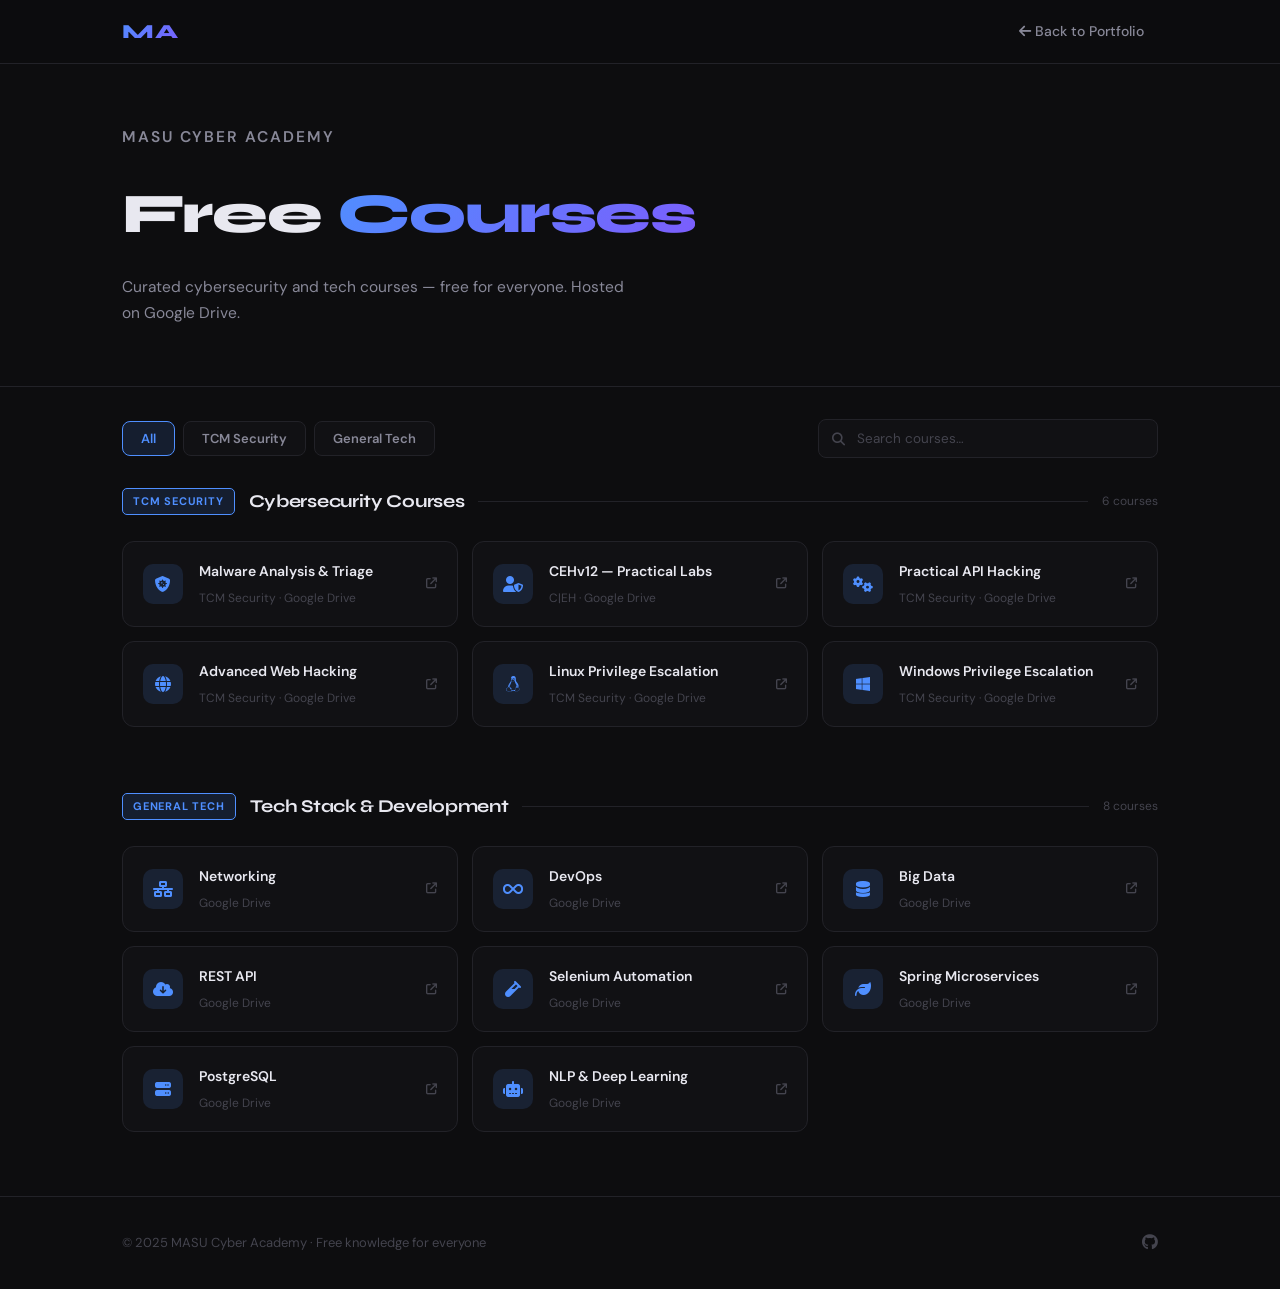
==== courses.html @ e482097e "redesign: professional dark minimal" ====
<!DOCTYPE html>
<html lang="en">

<head>
  <meta charset="UTF-8">
  <meta name="viewport" content="width=device-width, initial-scale=1.0">
  <title>Courses — Matyas Abraham</title>
  <meta name="description" content="Free cybersecurity and tech courses curated by MASU Cyber Academy. Malware analysis, privilege escalation, web hacking, networking, and more.">
  <link href="https://fonts.googleapis.com/css2?family=Syne:wght@400;600;700;800&family=DM+Sans:wght@400;500;600&display=swap" rel="stylesheet">
  <link rel="stylesheet" href="https://cdnjs.cloudflare.com/ajax/libs/font-awesome/6.5.0/css/all.min.css">
  <link rel="stylesheet" href="css/style.css?v=3">
  <style>
    /* ── Courses page extras ── */
    .courses-hero {
      padding: calc(var(--nav-h) + 60px) 0 60px;
      border-bottom: 1px solid var(--border);
    }

    .courses-hero h1 {
      font-family: 'Syne', sans-serif;
      font-size: clamp(32px, 5vw, 56px);
      font-weight: 800;
      letter-spacing: -1.5px;
      color: var(--text);
      margin-bottom: 12px;
    }

    .courses-hero h1 span {
      background: linear-gradient(135deg, var(--accent), var(--accent2));
      -webkit-background-clip: text;
      -webkit-text-fill-color: transparent;
    }

    .courses-hero p {
      font-size: 15.5px;
      color: var(--text-dim);
      max-width: 520px;
    }

    /* ── Filter + Search bar ── */
    .courses-toolbar {
      display: flex;
      align-items: center;
      gap: 16px;
      padding: 32px 0 28px;
      flex-wrap: wrap;
    }

    .filter-tabs {
      display: flex;
      gap: 8px;
    }

    .filter-tabs button {
      font-family: 'DM Sans', sans-serif;
      font-size: 13px;
      font-weight: 600;
      color: var(--text-dim);
      background: var(--bg2);
      border: 1px solid var(--border);
      border-radius: 8px;
      padding: 8px 18px;
      cursor: pointer;
      transition: color 0.2s, border-color 0.2s, background 0.2s;
    }

    .filter-tabs button:hover { color: var(--text); border-color: var(--border2); }
    .filter-tabs button.active {
      color: var(--accent);
      border-color: var(--accent);
      background: var(--accent-dim);
    }

    .search-wrap {
      position: relative;
      flex: 1;
      max-width: 340px;
      margin-left: auto;
    }

    .search-wrap i {
      position: absolute;
      left: 14px;
      top: 50%;
      transform: translateY(-50%);
      color: var(--text-faint);
      font-size: 13px;
    }

    .search-wrap input {
      width: 100%;
      background: var(--bg2);
      border: 1px solid var(--border);
      border-radius: 8px;
      padding: 10px 14px 10px 38px;
      font-size: 13.5px;
      font-family: 'DM Sans', sans-serif;
      color: var(--text);
      transition: border-color 0.2s;
    }

    .search-wrap input::placeholder { color: var(--text-faint); }
    .search-wrap input:focus { outline: none; border-color: var(--accent); }

    .search-count {
      position: absolute;
      right: 12px;
      top: 50%;
      transform: translateY(-50%);
      font-size: 11px;
      color: var(--text-faint);
    }

    /* ── Course section ── */
    .course-section {
      margin-bottom: 64px;
    }

    .course-section-header {
      display: flex;
      align-items: center;
      gap: 14px;
      margin-bottom: 24px;
    }

    .course-section-header .badge {
      font-size: 11px;
      font-weight: 700;
      color: var(--accent);
      background: var(--accent-dim);
      border: 1px solid var(--accent);
      padding: 3px 10px;
      border-radius: 5px;
      text-transform: uppercase;
      letter-spacing: 0.8px;
      flex-shrink: 0;
    }

    .course-section-header h2 {
      font-family: 'Syne', sans-serif;
      font-size: 18px;
      font-weight: 700;
      color: var(--text);
      letter-spacing: -0.3px;
    }

    .course-section-header .divider {
      flex: 1;
      height: 1px;
      background: var(--border);
    }

    .course-section-header .count {
      font-size: 12px;
      color: var(--text-faint);
      flex-shrink: 0;
    }

    /* ── Course grid ── */
    .course-grid {
      display: grid;
      grid-template-columns: repeat(auto-fill, minmax(280px, 1fr));
      gap: 14px;
    }

    .course-card {
      display: flex;
      align-items: center;
      gap: 16px;
      background: var(--bg2);
      border: 1px solid var(--border);
      border-radius: var(--radius);
      padding: 18px 20px;
      transition: border-color 0.2s, transform 0.2s, box-shadow 0.2s;
      cursor: pointer;
    }

    .course-card:hover {
      border-color: var(--border2);
      transform: translateY(-2px);
      box-shadow: 0 12px 28px rgba(0,0,0,0.3);
    }

    .course-card.hidden { display: none; }

    .cc-icon {
      width: 40px;
      height: 40px;
      background: var(--accent-dim);
      border-radius: 10px;
      display: flex;
      align-items: center;
      justify-content: center;
      font-size: 16px;
      color: var(--accent);
      flex-shrink: 0;
    }

    .cc-info {
      flex: 1;
      min-width: 0;
    }

    .cc-info .cc-title {
      display: block;
      font-size: 14px;
      font-weight: 600;
      color: var(--text);
      margin-bottom: 4px;
      white-space: nowrap;
      overflow: hidden;
      text-overflow: ellipsis;
    }

    .cc-info .cc-meta {
      display: block;
      font-size: 12px;
      color: var(--text-faint);
    }

    .cc-arrow {
      font-size: 11px;
      color: var(--text-faint);
      flex-shrink: 0;
      transition: color 0.2s, transform 0.2s;
    }

    .course-card:hover .cc-arrow {
      color: var(--accent);
      transform: translate(2px, -2px);
    }

    /* ── No results ── */
    .no-results {
      text-align: center;
      padding: 80px 0;
      color: var(--text-faint);
    }

    .no-results i { font-size: 32px; margin-bottom: 16px; display: block; }
    .no-results p { font-size: 15px; }

    @media (max-width: 600px) {
      .courses-toolbar { flex-direction: column; align-items: stretch; }
      .search-wrap { max-width: 100%; margin-left: 0; }
      .course-grid { grid-template-columns: 1fr; }
    }
  </style>
</head>

<body>

  <!-- NAV -->
  <nav id="navbar">
    <div class="nav-inner">
      <a href="index.html" class="nav-logo">MA</a>
      <div class="nav-links">
        <a href="index.html"><i class="fas fa-arrow-left"></i> Back to Portfolio</a>
      </div>
      <button class="nav-toggle" id="navToggle" aria-label="Toggle menu">
        <i class="fas fa-bars"></i>
      </button>
    </div>
  </nav>

  <!-- HERO -->
  <div class="courses-hero">
    <div class="container">
      <p class="section-label">MASU Cyber Academy</p>
      <h1>Free <span>Courses</span></h1>
      <p>Curated cybersecurity and tech courses — free for everyone. Hosted on Google Drive.</p>
    </div>
  </div>

  <!-- TOOLBAR -->
  <div class="container">
    <div class="courses-toolbar">
      <div class="filter-tabs">
        <button class="active" data-filter="all">All</button>
        <button data-filter="tcm">TCM Security</button>
        <button data-filter="general">General Tech</button>
      </div>
      <div class="search-wrap">
        <i class="fas fa-search"></i>
        <input type="text" id="courseSearch" placeholder="Search courses…" autocomplete="off">
        <span class="search-count" id="search-count"></span>
      </div>
    </div>
  </div>

  <!-- COURSES -->
  <main class="container" id="courses-main">

    <!-- TCM SECURITY -->
    <section class="course-section" data-section="tcm">
      <div class="course-section-header">
        <span class="badge">TCM Security</span>
        <h2>Cybersecurity Courses</h2>
        <div class="divider"></div>
        <span class="count">6 courses</span>
      </div>
      <div class="course-grid">

        <a href="https://drive.google.com/drive/folders/1D1_nqmhbCg082WvqJL3mKM_rqiOf-T-C"
          class="course-card" data-name="malware analysis triage tcm" target="_blank" rel="noopener">
          <div class="cc-icon"><i class="fas fa-shield-virus"></i></div>
          <div class="cc-info">
            <span class="cc-title">Malware Analysis & Triage</span>
            <span class="cc-meta">TCM Security · Google Drive</span>
          </div>
          <i class="fas fa-arrow-up-right-from-square cc-arrow"></i>
        </a>

        <a href="https://drive.google.com/drive/u/0/mobile/folders/1bpv8NGkD4JyvR2BKHv5yeI5cOG9KAkRH"
          class="course-card" data-name="ceh certified ethical hacker practical labs" target="_blank" rel="noopener">
          <div class="cc-icon"><i class="fas fa-user-shield"></i></div>
          <div class="cc-info">
            <span class="cc-title">CEHv12 — Practical Labs</span>
            <span class="cc-meta">C|EH · Google Drive</span>
          </div>
          <i class="fas fa-arrow-up-right-from-square cc-arrow"></i>
        </a>

        <a href="https://drive.google.com/drive/u/0/mobile/folders/1ghcMWrnp1f9d5K2uFfnX3XYIkwN8nH_Y"
          class="course-card" data-name="api hacking practical tcm" target="_blank" rel="noopener">
          <div class="cc-icon"><i class="fas fa-gears"></i></div>
          <div class="cc-info">
            <span class="cc-title">Practical API Hacking</span>
            <span class="cc-meta">TCM Security · Google Drive</span>
          </div>
          <i class="fas fa-arrow-up-right-from-square cc-arrow"></i>
        </a>

        <a href="https://drive.google.com/drive/u/0/mobile/folders/1WP612lTEeST8OozhD9Wakz9XwCYpezPc"
          class="course-card" data-name="web hacking advanced tcm burp suite" target="_blank" rel="noopener">
          <div class="cc-icon"><i class="fas fa-globe"></i></div>
          <div class="cc-info">
            <span class="cc-title">Advanced Web Hacking</span>
            <span class="cc-meta">TCM Security · Google Drive</span>
          </div>
          <i class="fas fa-arrow-up-right-from-square cc-arrow"></i>
        </a>

        <a href="https://drive.google.com/drive/u/0/mobile/folders/19XoTMjl7rolIwT4QdJ6sUnfs8Mn9Gg6p"
          class="course-card" data-name="linux privilege escalation privesc tcm" target="_blank" rel="noopener">
          <div class="cc-icon"><i class="fab fa-linux"></i></div>
          <div class="cc-info">
            <span class="cc-title">Linux Privilege Escalation</span>
            <span class="cc-meta">TCM Security · Google Drive</span>
          </div>
          <i class="fas fa-arrow-up-right-from-square cc-arrow"></i>
        </a>

        <a href="https://drive.google.com/drive/u/0/mobile/folders/1bB34nOV74dkhDVYvhFgdgKjaHoTa0RPz"
          class="course-card" data-name="windows privilege escalation privesc tcm" target="_blank" rel="noopener">
          <div class="cc-icon"><i class="fab fa-windows"></i></div>
          <div class="cc-info">
            <span class="cc-title">Windows Privilege Escalation</span>
            <span class="cc-meta">TCM Security · Google Drive</span>
          </div>
          <i class="fas fa-arrow-up-right-from-square cc-arrow"></i>
        </a>

      </div>
    </section>

    <!-- GENERAL TECH -->
    <section class="course-section" data-section="general">
      <div class="course-section-header">
        <span class="badge">General Tech</span>
        <h2>Tech Stack & Development</h2>
        <div class="divider"></div>
        <span class="count">8 courses</span>
      </div>
      <div class="course-grid">

        <a href="https://drive.google.com/folderview?id=15JEoEUqzmJ6q06TjJeJr0bgK5UMXD2CG"
          class="course-card" data-name="networking cisco tcp ip" target="_blank" rel="noopener">
          <div class="cc-icon"><i class="fas fa-network-wired"></i></div>
          <div class="cc-info">
            <span class="cc-title">Networking</span>
            <span class="cc-meta">Google Drive</span>
          </div>
          <i class="fas fa-arrow-up-right-from-square cc-arrow"></i>
        </a>

        <a href="https://drive.google.com/folderview?id=1NutVlzffKdfaNxa07evP86xq16z3cJEp"
          class="course-card" data-name="devops docker kubernetes cicd pipeline" target="_blank" rel="noopener">
          <div class="cc-icon"><i class="fas fa-infinity"></i></div>
          <div class="cc-info">
            <span class="cc-title">DevOps</span>
            <span class="cc-meta">Google Drive</span>
          </div>
          <i class="fas fa-arrow-up-right-from-square cc-arrow"></i>
        </a>

        <a href="https://drive.google.com/folderview?id=1q4xdAL9vr1_qDEzEOF52oSBU8Q902ex-"
          class="course-card" data-name="big data hadoop spark analytics" target="_blank" rel="noopener">
          <div class="cc-icon"><i class="fas fa-database"></i></div>
          <div class="cc-info">
            <span class="cc-title">Big Data</span>
            <span class="cc-meta">Google Drive</span>
          </div>
          <i class="fas fa-arrow-up-right-from-square cc-arrow"></i>
        </a>

        <a href="https://drive.google.com/folderview?id=1GSM4Ws9FLrQm5vFIbKoZLSAaqBQ3VGu9"
          class="course-card" data-name="rest api http json backend" target="_blank" rel="noopener">
          <div class="cc-icon"><i class="fas fa-cloud-arrow-down"></i></div>
          <div class="cc-info">
            <span class="cc-title">REST API</span>
            <span class="cc-meta">Google Drive</span>
          </div>
          <i class="fas fa-arrow-up-right-from-square cc-arrow"></i>
        </a>

        <a href="https://drive.google.com/folderview?id=1OAN-zlN0ONEQCgsoKZJYkQsRM6H6MkM_"
          class="course-card" data-name="selenium automation testing browser" target="_blank" rel="noopener">
          <div class="cc-icon"><i class="fas fa-vial"></i></div>
          <div class="cc-info">
            <span class="cc-title">Selenium Automation</span>
            <span class="cc-meta">Google Drive</span>
          </div>
          <i class="fas fa-arrow-up-right-from-square cc-arrow"></i>
        </a>

        <a href="https://drive.google.com/folderview?id=1-Teu-m-2jHdQ2H0ROvCDo0QDC_BLmNY1"
          class="course-card" data-name="spring microservices java backend" target="_blank" rel="noopener">
          <div class="cc-icon"><i class="fas fa-leaf"></i></div>
          <div class="cc-info">
            <span class="cc-title">Spring Microservices</span>
            <span class="cc-meta">Google Drive</span>
          </div>
          <i class="fas fa-arrow-up-right-from-square cc-arrow"></i>
        </a>

        <a href="https://drive.google.com/folderview?id=18VSbzV8mhPMDCCftqZ3Qm29JaAVfqYkC"
          class="course-card" data-name="postgresql database sql" target="_blank" rel="noopener">
          <div class="cc-icon"><i class="fas fa-server"></i></div>
          <div class="cc-info">
            <span class="cc-title">PostgreSQL</span>
            <span class="cc-meta">Google Drive</span>
          </div>
          <i class="fas fa-arrow-up-right-from-square cc-arrow"></i>
        </a>

        <a href="https://drive.google.com/folderview?id=1CfS2BA74wtmBJIIsyUFaNU1X9uMlF-Dk"
          class="course-card" data-name="nlp deep learning ai machine learning" target="_blank" rel="noopener">
          <div class="cc-icon"><i class="fas fa-robot"></i></div>
          <div class="cc-info">
            <span class="cc-title">NLP & Deep Learning</span>
            <span class="cc-meta">Google Drive</span>
          </div>
          <i class="fas fa-arrow-up-right-from-square cc-arrow"></i>
        </a>

      </div>
    </section>

    <div id="no-results" class="no-results" style="display:none;">
      <i class="fas fa-circle-xmark"></i>
      <p>No courses found for "<span id="no-results-term"></span>"</p>
    </div>

  </main>

  <!-- FOOTER -->
  <footer>
    <div class="container footer-inner">
      <p>© 2025 MASU Cyber Academy · Free knowledge for everyone</p>
      <div class="footer-links">
        <a href="https://github.com/Maty156" target="_blank" rel="noopener" aria-label="GitHub"><i class="fab fa-github"></i></a>
      </div>
    </div>
  </footer>

  <script>
    // Navbar scroll shadow
    const navbar = document.getElementById('navbar');
    window.addEventListener('scroll', () => {
      navbar.style.boxShadow = window.scrollY > 20 ? '0 8px 32px rgba(0,0,0,0.4)' : 'none';
    });

    // Mobile nav toggle
    const navToggle = document.getElementById('navToggle');
    const navLinks = document.querySelector('.nav-links');
    if (navToggle) {
      navToggle.addEventListener('click', () => navLinks.classList.toggle('open'));
    }

    // Filter tabs
    const filterBtns = document.querySelectorAll('.filter-tabs button');
    filterBtns.forEach(btn => {
      btn.addEventListener('click', () => {
        filterBtns.forEach(b => b.classList.remove('active'));
        btn.classList.add('active');
        applyFilters();
      });
    });

    // Search
    document.getElementById('courseSearch').addEventListener('input', applyFilters);

    function applyFilters() {
      const query = document.getElementById('courseSearch').value.toLowerCase().trim();
      const activeFilter = document.querySelector('.filter-tabs button.active').dataset.filter;

      const sections = document.querySelectorAll('.course-section');
      let totalVisible = 0;

      sections.forEach(section => {
        const sectionType = section.dataset.section;
        const showSection = activeFilter === 'all' || activeFilter === sectionType;

        if (!showSection) {
          section.style.display = 'none';
          return;
        }

        section.style.display = '';
        const cards = section.querySelectorAll('.course-card');
        let sectionVisible = 0;

        cards.forEach(card => {
          const name = card.dataset.name || '';
          const title = card.querySelector('.cc-title')?.textContent.toLowerCase() || '';
          const matches = !query || name.includes(query) || title.includes(query);
          card.classList.toggle('hidden', !matches);
          if (matches) sectionVisible++;
        });

        section.style.display = sectionVisible === 0 && query ? 'none' : '';
        totalVisible += sectionVisible;
      });

      const countEl = document.getElementById('search-count');
      const noResults = document.getElementById('no-results');
      const noResultsTerm = document.getElementById('no-results-term');

      if (query) {
        countEl.textContent = totalVisible > 0 ? `${totalVisible} found` : '';
        noResults.style.display = totalVisible === 0 ? 'block' : 'none';
        noResultsTerm.textContent = query;
      } else {
        countEl.textContent = '';
        noResults.style.display = 'none';
      }
    }
  </script>

</body>
</html>
---- css/style.css ----
/* =============================================
   MATYAS ABRAHAM — Professional Portfolio
   Dark minimal, INSA-ready
   ============================================= */

*, *::before, *::after { box-sizing: border-box; margin: 0; padding: 0; }

:root {
  --bg:        #0d0d0f;
  --bg2:       #111114;
  --bg3:       #18181c;
  --border:    #222228;
  --border2:   #2e2e38;
  --text:      #e8e8f0;
  --text-dim:  #888898;
  --text-faint:#44444e;
  --accent:    #4f8fff;
  --accent2:   #7c5cfc;
  --accent-dim:#4f8fff22;
  --green:     #3ecf8e;
  --radius:    12px;
  --radius-lg: 20px;
  --nav-h:     64px;
}

html { scroll-behavior: smooth; font-size: 16px; }

body {
  background: var(--bg);
  color: var(--text);
  font-family: 'DM Sans', sans-serif;
  line-height: 1.7;
  overflow-x: hidden;
}

a { color: inherit; text-decoration: none; }

/* =============================================
   SCROLLBAR
   ============================================= */
::-webkit-scrollbar { width: 6px; }
::-webkit-scrollbar-track { background: var(--bg); }
::-webkit-scrollbar-thumb { background: var(--border2); border-radius: 3px; }

/* =============================================
   NAV
   ============================================= */
#navbar {
  position: fixed;
  top: 0; left: 0; right: 0;
  height: var(--nav-h);
  z-index: 100;
  background: rgba(13,13,15,0.85);
  backdrop-filter: blur(16px);
  border-bottom: 1px solid var(--border);
  transition: border-color 0.3s;
}

.nav-inner {
  max-width: 1100px;
  margin: 0 auto;
  height: 100%;
  padding: 0 32px;
  display: flex;
  align-items: center;
  gap: 40px;
}

.nav-logo {
  font-family: 'Syne', sans-serif;
  font-weight: 800;
  font-size: 20px;
  background: linear-gradient(135deg, var(--accent), var(--accent2));
  -webkit-background-clip: text;
  -webkit-text-fill-color: transparent;
  letter-spacing: 1px;
  flex-shrink: 0;
}

.nav-links {
  display: flex;
  align-items: center;
  gap: 8px;
  margin-left: auto;
}

.nav-links a {
  font-size: 14px;
  font-weight: 500;
  color: var(--text-dim);
  padding: 8px 14px;
  border-radius: 8px;
  transition: color 0.2s, background 0.2s;
}

.nav-links a:hover { color: var(--text); background: var(--bg3); }

.nav-links a.nav-cta {
  color: var(--accent);
  border: 1px solid var(--accent);
  padding: 7px 18px;
}

.nav-links a.nav-cta:hover { background: var(--accent-dim); }

.nav-toggle {
  display: none;
  background: none;
  border: none;
  color: var(--text);
  font-size: 18px;
  cursor: pointer;
  margin-left: auto;
}

/* =============================================
   BUTTONS
   ============================================= */
.btn-primary {
  display: inline-flex;
  align-items: center;
  gap: 8px;
  background: linear-gradient(135deg, var(--accent), var(--accent2));
  color: #fff;
  font-size: 15px;
  font-weight: 600;
  padding: 13px 28px;
  border-radius: 10px;
  border: none;
  cursor: pointer;
  transition: opacity 0.2s, transform 0.15s;
}

.btn-primary:hover { opacity: 0.9; transform: translateY(-1px); }

.btn-ghost {
  display: inline-flex;
  align-items: center;
  gap: 8px;
  background: transparent;
  color: var(--text-dim);
  font-size: 15px;
  font-weight: 500;
  padding: 12px 24px;
  border-radius: 10px;
  border: 1px solid var(--border2);
  cursor: pointer;
  transition: color 0.2s, border-color 0.2s, background 0.2s;
}

.btn-ghost:hover { color: var(--text); border-color: var(--text-faint); background: var(--bg3); }

/* =============================================
   HERO
   ============================================= */
#hero {
  min-height: 100vh;
  padding-top: var(--nav-h);
  display: grid;
  grid-template-columns: 1fr 1fr;
  align-items: center;
  gap: 60px;
  max-width: 1100px;
  margin: 0 auto;
  padding-left: 32px;
  padding-right: 32px;
}

.hero-eyebrow {
  display: flex;
  align-items: center;
  gap: 10px;
  font-size: 13px;
  font-weight: 500;
  color: var(--text-dim);
  letter-spacing: 0.5px;
  margin-bottom: 20px;
}

.dot {
  width: 8px; height: 8px;
  background: var(--green);
  border-radius: 50%;
  box-shadow: 0 0 10px var(--green);
  animation: pulse 2s infinite;
}

@keyframes pulse {
  0%, 100% { opacity: 1; }
  50% { opacity: 0.4; }
}

.hero-name {
  font-family: 'Syne', sans-serif;
  font-weight: 800;
  font-size: clamp(48px, 6vw, 80px);
  line-height: 1.05;
  letter-spacing: -2px;
  color: var(--text);
  margin-bottom: 16px;
}

.hero-name span {
  background: linear-gradient(135deg, var(--accent), var(--accent2));
  -webkit-background-clip: text;
  -webkit-text-fill-color: transparent;
}

.hero-tagline {
  font-size: 15px;
  font-weight: 500;
  color: var(--text-dim);
  letter-spacing: 0.3px;
  margin-bottom: 20px;
}

.hero-desc {
  font-size: 16px;
  color: var(--text-dim);
  line-height: 1.8;
  max-width: 480px;
  margin-bottom: 36px;
}

.hero-desc strong { color: var(--text); font-weight: 600; }

.hero-actions {
  display: flex;
  gap: 14px;
  flex-wrap: wrap;
  margin-bottom: 52px;
}

.hero-stats {
  display: flex;
  gap: 40px;
}

.hstat span {
  display: block;
  font-family: 'Syne', sans-serif;
  font-size: 28px;
  font-weight: 800;
  color: var(--text);
  line-height: 1;
  margin-bottom: 4px;
}

.hstat p {
  font-size: 12px;
  font-weight: 500;
  color: var(--text-faint);
  text-transform: uppercase;
  letter-spacing: 0.8px;
}

/* Code Window */
.hero-visual { position: relative; }

.code-window {
  background: var(--bg2);
  border: 1px solid var(--border);
  border-radius: var(--radius-lg);
  overflow: hidden;
  box-shadow: 0 40px 80px rgba(0,0,0,0.5), 0 0 0 1px var(--border);
}

.cw-bar {
  display: flex;
  align-items: center;
  gap: 12px;
  padding: 14px 18px;
  background: var(--bg3);
  border-bottom: 1px solid var(--border);
}

.cw-dots { display: flex; gap: 7px; }

.cw-dots span {
  width: 12px; height: 12px; border-radius: 50%;
}

.cw-dots span:nth-child(1) { background: #ff5f57; }
.cw-dots span:nth-child(2) { background: #ffbd2e; }
.cw-dots span:nth-child(3) { background: #28ca41; }

.cw-title {
  font-family: 'DM Sans', monospace;
  font-size: 12px;
  color: var(--text-faint);
  margin-left: 4px;
}

.cw-body {
  padding: 24px;
  font-family: 'DM Sans', monospace;
  font-size: 13.5px;
  line-height: 2;
  color: var(--text-dim);
  min-height: 240px;
}

.cw-body .cmd { color: var(--accent); }
.cw-body .out { color: var(--green); }
.cw-body .dim { color: var(--text-faint); }
.cw-body .cursor-blink {
  display: inline-block;
  width: 2px; height: 14px;
  background: var(--accent);
  animation: blink 1s infinite;
  vertical-align: middle;
  margin-left: 2px;
}

@keyframes blink { 0%,50%{ opacity:1 } 51%,100%{ opacity:0 } }

/* =============================================
   SECTIONS
   ============================================= */
.section {
  padding: 100px 0;
  border-top: 1px solid var(--border);
}

.container {
  max-width: 1100px;
  margin: 0 auto;
  padding: 0 32px;
}

.section-label {
  font-size: 12px;
  font-weight: 600;
  color: var(--accent);
  text-transform: uppercase;
  letter-spacing: 2px;
  margin-bottom: 16px;
}

.section h2 {
  font-family: 'Syne', sans-serif;
  font-size: clamp(28px, 4vw, 42px);
  font-weight: 800;
  letter-spacing: -1px;
  line-height: 1.15;
  color: var(--text);
  margin-bottom: 48px;
}

/* Reveal animation */
.reveal {
  opacity: 0;
  transform: translateY(32px);
  transition: opacity 0.7s ease, transform 0.7s ease;
}

.reveal.visible {
  opacity: 1;
  transform: translateY(0);
}

/* =============================================
   ABOUT
   ============================================= */
.about-grid {
  display: grid;
  grid-template-columns: 1fr 1fr;
  gap: 60px;
  align-items: start;
}

.about-text h2 { margin-bottom: 24px; }

.about-text p {
  color: var(--text-dim);
  margin-bottom: 18px;
  font-size: 15.5px;
}

.about-text strong { color: var(--text); font-weight: 600; }

.about-cards {
  display: grid;
  grid-template-columns: 1fr 1fr;
  gap: 16px;
}

.acard {
  background: var(--bg2);
  border: 1px solid var(--border);
  border-radius: var(--radius);
  padding: 20px;
  transition: border-color 0.2s, transform 0.2s;
}

.acard:hover { border-color: var(--border2); transform: translateY(-2px); }

.acard i {
  font-size: 20px;
  color: var(--accent);
  margin-bottom: 12px;
  display: block;
}

.acard h4 {
  font-family: 'Syne', sans-serif;
  font-size: 14px;
  font-weight: 700;
  color: var(--text);
  margin-bottom: 8px;
}

.acard p {
  font-size: 13px;
  color: var(--text-dim);
  line-height: 1.6;
}

/* =============================================
   SKILLS
   ============================================= */
.skills-grid {
  display: grid;
  grid-template-columns: repeat(3, 1fr);
  gap: 40px;
  margin-bottom: 40px;
}

.skill-group h4 {
  font-family: 'Syne', sans-serif;
  font-size: 13px;
  font-weight: 700;
  text-transform: uppercase;
  letter-spacing: 1.5px;
  color: var(--text-faint);
  margin-bottom: 24px;
}

.skill-bar {
  display: flex;
  align-items: center;
  gap: 12px;
  margin-bottom: 18px;
}

.skill-bar span {
  font-size: 13.5px;
  color: var(--text-dim);
  width: 150px;
  flex-shrink: 0;
}

.skill-bar .bar {
  flex: 1;
  height: 4px;
  background: var(--bg3);
  border-radius: 2px;
  overflow: hidden;
}

.skill-bar .bar div {
  height: 100%;
  background: linear-gradient(90deg, var(--accent), var(--accent2));
  border-radius: 2px;
  transform: scaleX(0);
  transform-origin: left;
  transition: transform 1s ease 0.3s;
}

.reveal.visible .skill-bar .bar div {
  transform: scaleX(1);
}

.skill-bar em {
  font-style: normal;
  font-size: 12px;
  color: var(--text-faint);
  width: 32px;
  text-align: right;
}

.tools-row {
  display: flex;
  flex-wrap: wrap;
  gap: 10px;
  padding-top: 32px;
  border-top: 1px solid var(--border);
}

.tools-row span {
  font-size: 13px;
  font-weight: 500;
  color: var(--text-dim);
  background: var(--bg2);
  border: 1px solid var(--border);
  padding: 6px 14px;
  border-radius: 6px;
  transition: color 0.2s, border-color 0.2s;
}

.tools-row span:hover { color: var(--text); border-color: var(--border2); }

/* =============================================
   PROJECTS
   ============================================= */
.projects-grid {
  display: grid;
  grid-template-columns: repeat(3, 1fr);
  gap: 20px;
  margin-bottom: 32px;
}

.project-card {
  display: flex;
  flex-direction: column;
  background: var(--bg2);
  border: 1px solid var(--border);
  border-radius: var(--radius-lg);
  padding: 28px;
  transition: border-color 0.25s, transform 0.25s, box-shadow 0.25s;
  cursor: pointer;
}

.project-card:hover {
  border-color: var(--border2);
  transform: translateY(-4px);
  box-shadow: 0 20px 40px rgba(0,0,0,0.4);
}

.project-card.featured {
  border-color: var(--accent-dim);
  position: relative;
  overflow: hidden;
}

.project-card.featured::before {
  content: '';
  position: absolute;
  top: 0; left: 0; right: 0;
  height: 2px;
  background: linear-gradient(90deg, var(--accent), var(--accent2));
}

.pc-top {
  display: flex;
  align-items: center;
  justify-content: space-between;
  margin-bottom: 20px;
}

.pc-icon {
  width: 42px; height: 42px;
  background: var(--accent-dim);
  border-radius: 10px;
  display: flex;
  align-items: center;
  justify-content: center;
  font-size: 18px;
  color: var(--accent);
}

.pc-tag {
  font-size: 11px;
  font-weight: 600;
  color: var(--text-faint);
  text-transform: uppercase;
  letter-spacing: 0.8px;
}

.project-card h3 {
  font-family: 'Syne', sans-serif;
  font-size: 17px;
  font-weight: 700;
  color: var(--text);
  margin-bottom: 10px;
}

.project-card p {
  font-size: 13.5px;
  color: var(--text-dim);
  line-height: 1.7;
  flex: 1;
  margin-bottom: 20px;
}

.pc-tags {
  display: flex;
  flex-wrap: wrap;
  gap: 6px;
  margin-bottom: 20px;
}

.pc-tags span {
  font-size: 11px;
  font-weight: 600;
  color: var(--accent);
  background: var(--accent-dim);
  padding: 4px 10px;
  border-radius: 4px;
}

.pc-footer {
  display: flex;
  align-items: center;
  justify-content: space-between;
  font-size: 12px;
  color: var(--text-faint);
  border-top: 1px solid var(--border);
  padding-top: 16px;
}

.pc-footer i.fa-arrow-up-right-from-square { font-size: 11px; }

.projects-more {
  display: flex;
  justify-content: center;
}

/* =============================================
   CONTACT
   ============================================= */
.contact-grid {
  display: grid;
  grid-template-columns: 1fr 1fr;
  gap: 80px;
  align-items: start;
}

.contact-text h2 { margin-bottom: 16px; }

.contact-text > p {
  font-size: 15.5px;
  color: var(--text-dim);
  margin-bottom: 36px;
  line-height: 1.8;
}

.contact-info {
  display: flex;
  flex-direction: column;
  gap: 16px;
}

.contact-info div {
  display: flex;
  align-items: center;
  gap: 12px;
  font-size: 14px;
  color: var(--text-dim);
}

.contact-info i {
  width: 16px;
  color: var(--accent);
}

.contact-info a {
  color: var(--text-dim);
  transition: color 0.2s;
}

.contact-info a:hover { color: var(--accent); }

/* Form */
.contact-form {
  display: flex;
  flex-direction: column;
  gap: 20px;
}

.field {
  display: flex;
  flex-direction: column;
  gap: 8px;
}

.field label {
  font-size: 13px;
  font-weight: 600;
  color: var(--text-dim);
  text-transform: uppercase;
  letter-spacing: 0.8px;
}

.field input,
.field textarea {
  background: var(--bg2);
  border: 1px solid var(--border);
  border-radius: 8px;
  padding: 13px 16px;
  font-size: 14.5px;
  font-family: 'DM Sans', sans-serif;
  color: var(--text);
  transition: border-color 0.2s;
  resize: vertical;
}

.field input::placeholder,
.field textarea::placeholder { color: var(--text-faint); }

.field input:focus,
.field textarea:focus {
  outline: none;
  border-color: var(--accent);
}

#form-status {
  font-size: 13px;
  color: var(--green);
  min-height: 18px;
}

/* =============================================
   FOOTER
   ============================================= */
footer {
  border-top: 1px solid var(--border);
  padding: 32px 0;
}

.footer-inner {
  display: flex;
  align-items: center;
  justify-content: space-between;
}

footer p {
  font-size: 13px;
  color: var(--text-faint);
}

.footer-links {
  display: flex;
  gap: 20px;
}

.footer-links a {
  font-size: 16px;
  color: var(--text-faint);
  transition: color 0.2s;
}

.footer-links a:hover { color: var(--text); }

/* =============================================
   RESPONSIVE
   ============================================= */
@media (max-width: 900px) {
  #hero {
    grid-template-columns: 1fr;
    padding-top: calc(var(--nav-h) + 40px);
    padding-bottom: 60px;
    gap: 40px;
  }

  .hero-visual { order: -1; }
  .hero-name { font-size: 48px; }

  .about-grid,
  .contact-grid { grid-template-columns: 1fr; gap: 40px; }

  .skills-grid { grid-template-columns: 1fr; gap: 32px; }

  .projects-grid { grid-template-columns: 1fr; }

  .about-cards { grid-template-columns: 1fr 1fr; }
}

@media (max-width: 600px) {
  .nav-links { display: none; }
  .nav-toggle { display: block; }

  .nav-links.open {
    display: flex;
    flex-direction: column;
    position: fixed;
    top: var(--nav-h);
    left: 0; right: 0;
    background: var(--bg2);
    border-bottom: 1px solid var(--border);
    padding: 16px;
    gap: 4px;
  }

  .hero-stats { gap: 24px; }
  .about-cards { grid-template-columns: 1fr; }
  .skill-bar span { width: 120px; font-size: 12px; }
  .footer-inner { flex-direction: column; gap: 16px; text-align: center; }
}
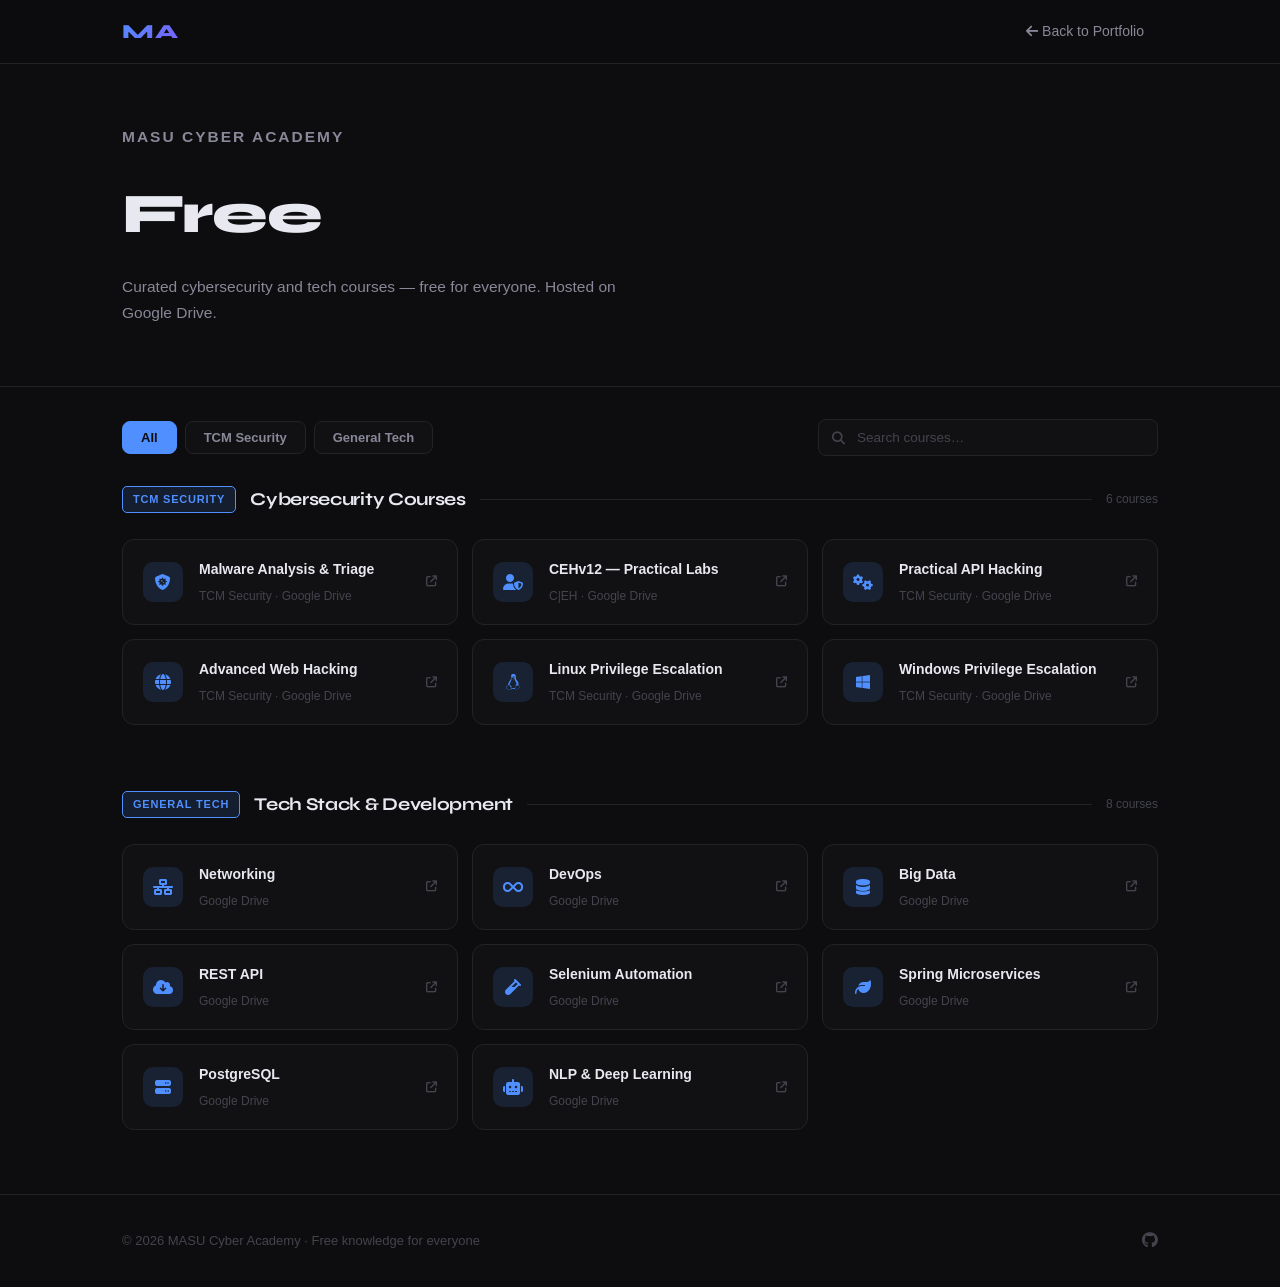
==== commit 06512a83: "new ui for all" ====
--- a/courses.html
+++ b/courses.html
@@ -6,9 +6,11 @@
   <meta name="viewport" content="width=device-width, initial-scale=1.0">
   <title>Courses — Matyas Abraham</title>
   <meta name="description" content="Free cybersecurity and tech courses curated by MASU Cyber Academy. Malware analysis, privilege escalation, web hacking, networking, and more.">
-  <link href="https://fonts.googleapis.com/css2?family=Syne:wght@400;600;700;800&family=DM+Sans:wght@400;500;600&display=swap" rel="stylesheet">
-  <link rel="stylesheet" href="https://cdnjs.cloudflare.com/ajax/libs/font-awesome/6.5.0/css/all.min.css">
-  <link rel="stylesheet" href="css/style.css?v=3">
+  <link rel="preconnect" href="https://fonts.googleapis.com">
+  <link rel="preconnect" href="https://fonts.gstatic.com" crossorigin>
+  <link href="https://fonts.googleapis.com/css2?family=Outfit:wght@300;400;500;600;700&family=Syne:wght@600;700;800&display=swap" rel="stylesheet">
+  <link rel="stylesheet" href="https://cdnjs.cloudflare.com/ajax/libs/font-awesome/6.5.1/css/all.min.css">
+  <link rel="stylesheet" href="css/style.css">
   <style>
     /* ── Courses page extras ── */
     .courses-hero {
@@ -26,8 +28,9 @@
     }
 
     .courses-hero h1 span {
-      background: linear-gradient(135deg, var(--accent), var(--accent2));
+      background: linear-gradient(135deg, var(--accent), var(--accent-2));
       -webkit-background-clip: text;
+      background-clip: text;
       -webkit-text-fill-color: transparent;
     }
 
@@ -66,9 +69,9 @@
 
     .filter-tabs button:hover { color: var(--text); border-color: var(--border2); }
     .filter-tabs button.active {
-      color: var(--accent);
+      color: var(--bg);
       border-color: var(--accent);
-      background: var(--accent-dim);
+      background: var(--accent);
     }
 
     .search-wrap {
@@ -249,6 +252,8 @@
 </head>
 
 <body>
+  <div class="cursor-dot"></div>
+  <div class="cursor-outline"></div>
 
   <!-- NAV -->
   <nav id="navbar">
@@ -467,7 +472,7 @@
   <!-- FOOTER -->
   <footer>
     <div class="container footer-inner">
-      <p>© 2025 MASU Cyber Academy · Free knowledge for everyone</p>
+      <p>© 2026 MASU Cyber Academy · Free knowledge for everyone</p>
       <div class="footer-links">
         <a href="https://github.com/Maty156" target="_blank" rel="noopener" aria-label="GitHub"><i class="fab fa-github"></i></a>
       </div>
@@ -475,17 +480,52 @@
   </footer>
 
   <script>
-    // Navbar scroll shadow
+    // --- CUSTOM CURSOR ---
+    const cursorDot = document.querySelector(".cursor-dot");
+    const cursorOutline = document.querySelector(".cursor-outline");
+
+    window.addEventListener("mousemove", (e) => {
+      const posX = e.clientX;
+      const posY = e.clientY;
+      cursorDot.style.left = `${posX}px`;
+      cursorDot.style.top = `${posY}px`;
+      cursorOutline.animate({
+        left: `${posX}px`,
+        top: `${posY}px`
+      }, { duration: 500, fill: "forwards" });
+    });
+
+    const interactables = document.querySelectorAll("a, button, input");
+    interactables.forEach(el => {
+      el.addEventListener("mouseenter", () => {
+        cursorOutline.style.transform = "translate(-50%, -50%) scale(1.5)";
+        cursorOutline.style.backgroundColor = "rgba(0, 242, 255, 0.1)";
+      });
+      el.addEventListener("mouseleave", () => {
+        cursorOutline.style.transform = "translate(-50%, -50%) scale(1)";
+        cursorOutline.style.backgroundColor = "transparent";
+      });
+    });
+
+    // Navbar scroll
     const navbar = document.getElementById('navbar');
     window.addEventListener('scroll', () => {
-      navbar.style.boxShadow = window.scrollY > 20 ? '0 8px 32px rgba(0,0,0,0.4)' : 'none';
+      if (window.scrollY > 20) {
+        navbar.classList.add('scrolled');
+      } else {
+        navbar.classList.remove('scrolled');
+      }
     });
 
-    // Mobile nav toggle
+    // Mobile nav
     const navToggle = document.getElementById('navToggle');
     const navLinks = document.querySelector('.nav-links');
     if (navToggle) {
-      navToggle.addEventListener('click', () => navLinks.classList.toggle('open'));
+      navToggle.addEventListener('click', () => {
+        navLinks.classList.toggle('open');
+        navToggle.querySelector('i').classList.toggle('fa-bars');
+        navToggle.querySelector('i').classList.toggle('fa-xmark');
+      });
     }
 
     // Filter tabs
@@ -499,7 +539,10 @@
     });
 
     // Search
-    document.getElementById('courseSearch').addEventListener('input', applyFilters);
+    const searchInput = document.getElementById('courseSearch');
+    if (searchInput) {
+      searchInput.addEventListener('input', applyFilters);
+    }
 
     function applyFilters() {
       const query = document.getElementById('courseSearch').value.toLowerCase().trim();
--- a/css/style.css
+++ b/css/style.css
@@ -1,7 +1,7 @@
 /* =============================================
-   MATYAS ABRAHAM — Professional Portfolio
-   Dark minimal, INSA-ready
-   ============================================= */
+ *   MATYAS ABRAHAM — Professional Portfolio
+ *   Dark minimal, INSA-ready
+ *   ============================================= */
 
 *, *::before, *::after { box-sizing: border-box; margin: 0; padding: 0; }
 
@@ -36,24 +36,24 @@
 a { color: inherit; text-decoration: none; }
 
 /* =============================================
-   SCROLLBAR
-   ============================================= */
+ *   SCROLLBAR
+ *   ============================================= */
 ::-webkit-scrollbar { width: 6px; }
 ::-webkit-scrollbar-track { background: var(--bg); }
 ::-webkit-scrollbar-thumb { background: var(--border2); border-radius: 3px; }
 
 /* =============================================
-   NAV
-   ============================================= */
+ *   NAV
+ *   ============================================= */
 #navbar {
-  position: fixed;
-  top: 0; left: 0; right: 0;
-  height: var(--nav-h);
-  z-index: 100;
-  background: rgba(13,13,15,0.85);
-  backdrop-filter: blur(16px);
-  border-bottom: 1px solid var(--border);
-  transition: border-color 0.3s;
+position: fixed;
+top: 0; left: 0; right: 0;
+height: var(--nav-h);
+z-index: 100;
+background: rgba(13,13,15,0.85);
+backdrop-filter: blur(16px);
+border-bottom: 1px solid var(--border);
+transition: border-color 0.3s;
 }
 
 .nav-inner {
@@ -114,8 +114,8 @@
 }
 
 /* =============================================
-   BUTTONS
-   ============================================= */
+ *   BUTTONS
+ *   ============================================= */
 .btn-primary {
   display: inline-flex;
   align-items: center;
@@ -151,19 +151,19 @@
 .btn-ghost:hover { color: var(--text); border-color: var(--text-faint); background: var(--bg3); }
 
 /* =============================================
-   HERO
-   ============================================= */
+ *   HERO
+ *   ============================================= */
 #hero {
-  min-height: 100vh;
-  padding-top: var(--nav-h);
-  display: grid;
-  grid-template-columns: 1fr 1fr;
-  align-items: center;
-  gap: 60px;
-  max-width: 1100px;
-  margin: 0 auto;
-  padding-left: 32px;
-  padding-right: 32px;
+min-height: 100vh;
+padding-top: var(--nav-h);
+display: grid;
+grid-template-columns: 1fr 1fr;
+align-items: center;
+gap: 60px;
+max-width: 1100px;
+margin: 0 auto;
+padding-left: 32px;
+padding-right: 32px;
 }
 
 .hero-eyebrow {
@@ -315,8 +315,8 @@
 @keyframes blink { 0%,50%{ opacity:1 } 51%,100%{ opacity:0 } }
 
 /* =============================================
-   SECTIONS
-   ============================================= */
+ *   SECTIONS
+ *   ============================================= */
 .section {
   padding: 100px 0;
   border-top: 1px solid var(--border);
@@ -360,8 +360,8 @@
 }
 
 /* =============================================
-   ABOUT
-   ============================================= */
+ *   ABOUT
+ *   ============================================= */
 .about-grid {
   display: grid;
   grid-template-columns: 1fr 1fr;
@@ -417,8 +417,8 @@
 }
 
 /* =============================================
-   SKILLS
-   ============================================= */
+ *   SKILLS
+ *   ============================================= */
 .skills-grid {
   display: grid;
   grid-template-columns: repeat(3, 1fr);
@@ -501,8 +501,8 @@
 .tools-row span:hover { color: var(--text); border-color: var(--border2); }
 
 /* =============================================
-   PROJECTS
-   ============================================= */
+ *   PROJECTS
+ *   ============================================= */
 .projects-grid {
   display: grid;
   grid-template-columns: repeat(3, 1fr);
@@ -617,8 +617,8 @@
 }
 
 /* =============================================
-   CONTACT
-   ============================================= */
+ *   CONTACT
+ *   ============================================= */
 .contact-grid {
   display: grid;
   grid-template-columns: 1fr 1fr;
@@ -705,14 +705,14 @@
 }
 
 #form-status {
-  font-size: 13px;
-  color: var(--green);
-  min-height: 18px;
-}
-
-/* =============================================
-   FOOTER
-   ============================================= */
+font-size: 13px;
+color: var(--green);
+min-height: 18px;
+}
+
+/* =============================================
+ *   FOOTER
+ *   ============================================= */
 footer {
   border-top: 1px solid var(--border);
   padding: 32px 0;
@@ -743,14 +743,14 @@
 .footer-links a:hover { color: var(--text); }
 
 /* =============================================
-   RESPONSIVE
-   ============================================= */
+ *   RESPONSIVE
+ *   ============================================= */
 @media (max-width: 900px) {
   #hero {
-    grid-template-columns: 1fr;
-    padding-top: calc(var(--nav-h) + 40px);
-    padding-bottom: 60px;
-    gap: 40px;
+  grid-template-columns: 1fr;
+  padding-top: calc(var(--nav-h) + 40px);
+  padding-bottom: 60px;
+  gap: 40px;
   }
 
   .hero-visual { order: -1; }
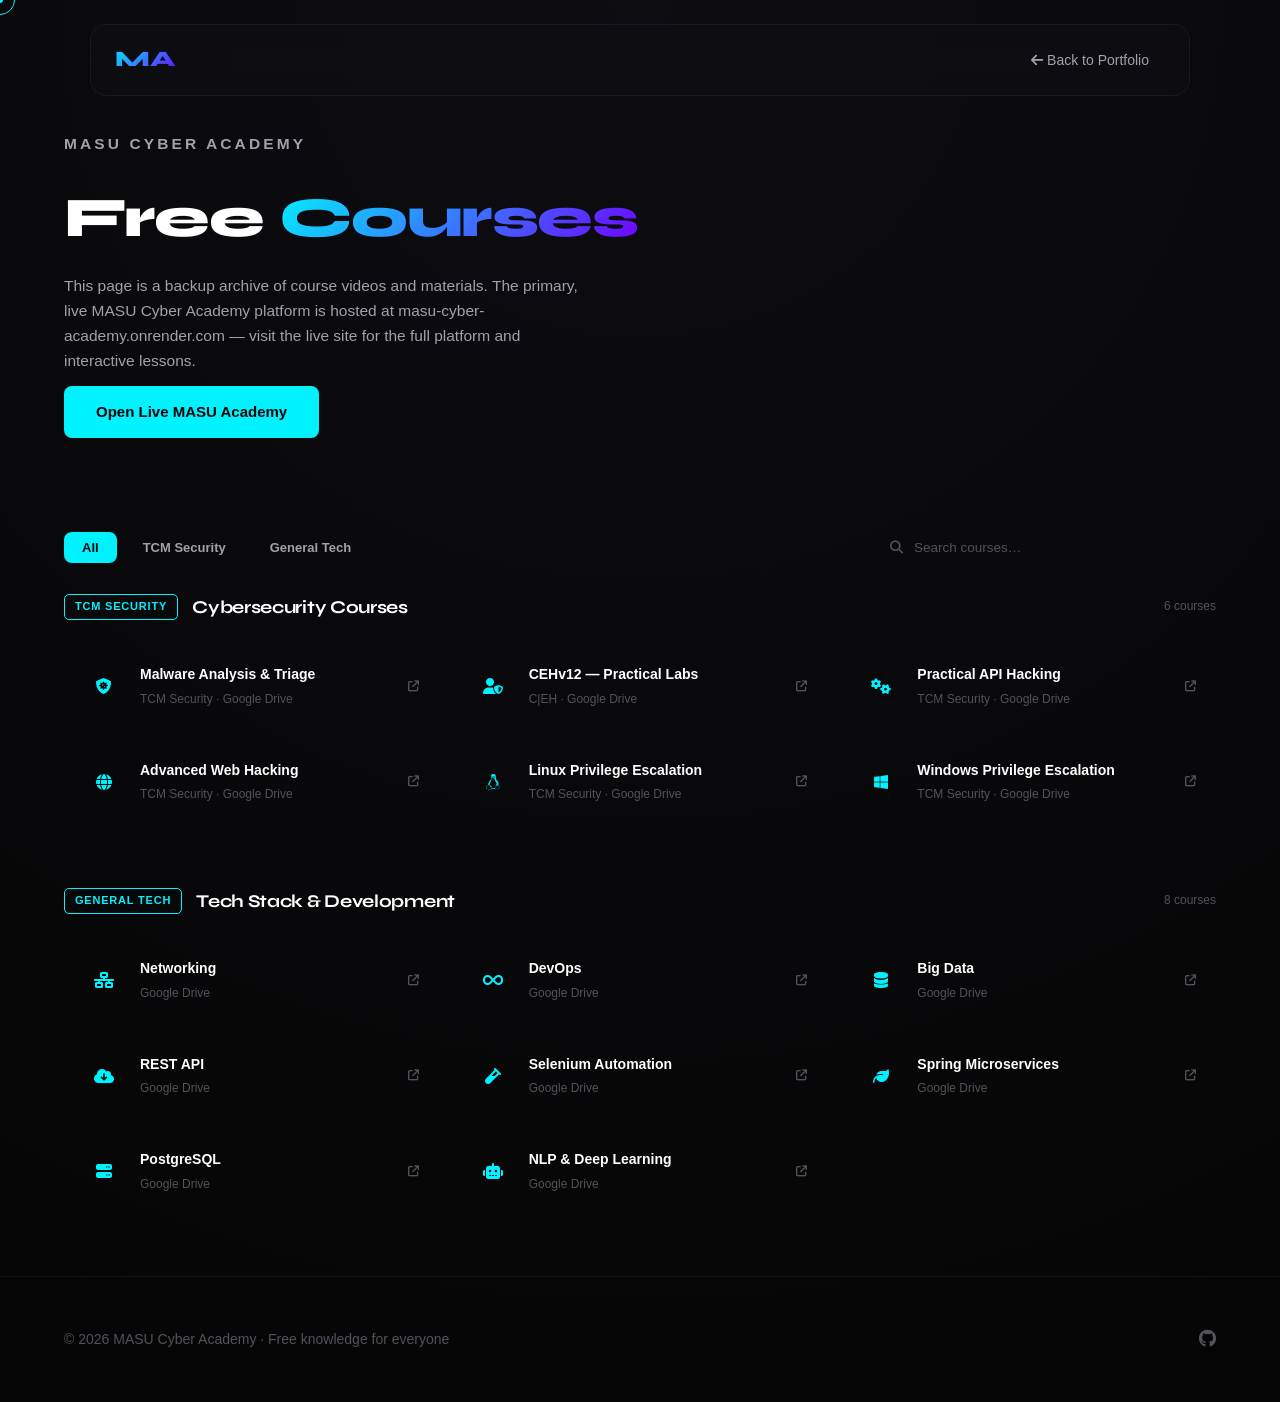
==== commit eb85942a: "docs: link project card and courses hero to live MASU Cyber Academy (onrender) and note this page is" ====
--- a/courses.html
+++ b/courses.html
@@ -273,7 +273,8 @@
     <div class="container">
       <p class="section-label">MASU Cyber Academy</p>
       <h1>Free <span>Courses</span></h1>
-      <p>Curated cybersecurity and tech courses — free for everyone. Hosted on Google Drive.</p>
+      <p>This page is a backup archive of course videos and materials. The primary, live MASU Cyber Academy platform is hosted at <a href="https://masu-cyber-academy.onrender.com/" target="_blank" rel="noopener">masu-cyber-academy.onrender.com</a> — visit the live site for the full platform and interactive lessons.</p>
+      <p style="margin-top:12px;"><a href="https://masu-cyber-academy.onrender.com/" class="btn-primary" target="_blank" rel="noopener">Open Live MASU Academy</a></p>
     </div>
   </div>
 
--- a/css/style.css
+++ b/css/style.css
@@ -3,114 +3,245 @@
  *   Dark minimal, INSA-ready
  *   ============================================= */
 
+:root {
+  --bg:          #050505;
+  --bg-gradient: radial-gradient(circle at 50% 0%, #0d0d12 0%, #050505 100%);
+  --surface:     rgba(15, 15, 20, 0.6);
+  --surface-br:  rgba(255, 255, 255, 0.05);
+  --surface-hover: rgba(255, 255, 255, 0.08);
+  
+  --accent:      #00f2ff;
+  --accent-2:    #7000ff;
+  --accent-glow: rgba(0, 242, 255, 0.3);
+  
+  --text:        #ffffff;
+  --text-dim:    #a1a1aa;
+  --text-faint:  #52525b;
+  
+  --radius-sm:   8px;
+  --radius-md:   16px;
+  --radius-lg:   24px;
+  
+  --nav-h:       72px;
+  --transition:  cubic-bezier(0.4, 0, 0.2, 1);
+}
+
 *, *::before, *::after { box-sizing: border-box; margin: 0; padding: 0; }
 
-:root {
-  --bg:        #0d0d0f;
-  --bg2:       #111114;
-  --bg3:       #18181c;
-  --border:    #222228;
-  --border2:   #2e2e38;
-  --text:      #e8e8f0;
-  --text-dim:  #888898;
-  --text-faint:#44444e;
-  --accent:    #4f8fff;
-  --accent2:   #7c5cfc;
-  --accent-dim:#4f8fff22;
-  --green:     #3ecf8e;
-  --radius:    12px;
-  --radius-lg: 20px;
-  --nav-h:     64px;
-}
-
-html { scroll-behavior: smooth; font-size: 16px; }
+html { scroll-behavior: smooth; font-size: 16px; background: var(--bg); }
 
 body {
   background: var(--bg);
-  color: var(--text);
-  font-family: 'DM Sans', sans-serif;
-  line-height: 1.7;
+  background-image: var(--bg-gradient);
+  color: var(--text);
+  font-family: 'Outfit', sans-serif;
+  line-height: 1.6;
   overflow-x: hidden;
+  -webkit-font-smoothing: antialiased;
+}
+
+/* Custom Cursor */
+.cursor-dot, .cursor-outline {
+  pointer-events: none;
+  position: fixed;
+  top: 0; left: 0;
+  transform: translate(-50%, -50%);
+  border-radius: 50%;
+  z-index: 9999;
+  transition: opacity 0.3s ease;
+}
+
+.cursor-dot {
+  width: 6px; height: 6px;
+  background-color: var(--accent);
+}
+
+.cursor-outline {
+  width: 30px; height: 30px;
+  border: 1px solid var(--accent);
+  transition: all 0.2s var(--transition);
 }
 
 a { color: inherit; text-decoration: none; }
 
-/* =============================================
- *   SCROLLBAR
- *   ============================================= */
-::-webkit-scrollbar { width: 6px; }
+/* Scrollbar */
+::-webkit-scrollbar { width: 4px; }
 ::-webkit-scrollbar-track { background: var(--bg); }
-::-webkit-scrollbar-thumb { background: var(--border2); border-radius: 3px; }
+::-webkit-scrollbar-thumb { 
+  background: linear-gradient(var(--accent), var(--accent-2)); 
+  border-radius: 10px; 
+}
 
 /* =============================================
  *   NAV
  *   ============================================= */
 #navbar {
-position: fixed;
-top: 0; left: 0; right: 0;
-height: var(--nav-h);
-z-index: 100;
-background: rgba(13,13,15,0.85);
-backdrop-filter: blur(16px);
-border-bottom: 1px solid var(--border);
-transition: border-color 0.3s;
+  position: fixed;
+  top: 24px; left: 50%;
+  transform: translateX(-50%);
+  width: calc(100% - 48px);
+  max-width: 1100px;
+  height: var(--nav-h);
+  z-index: 1000;
+  background: var(--surface);
+  backdrop-filter: blur(12px);
+  -webkit-backdrop-filter: blur(12px);
+  border: 1px solid var(--surface-br);
+  border-radius: var(--radius-md);
+  transition: all 0.4s var(--transition);
+}
+
+#navbar.scrolled {
+  top: 12px;
+  width: calc(100% - 24px);
+  background: rgba(10, 10, 15, 0.8);
 }
 
 .nav-inner {
-  max-width: 1100px;
-  margin: 0 auto;
+  display: flex;
+  align-items: center;
+  justify-content: space-between;
   height: 100%;
-  padding: 0 32px;
-  display: flex;
-  align-items: center;
-  gap: 40px;
+  padding: 0 24px;
 }
 
 .nav-logo {
   font-family: 'Syne', sans-serif;
   font-weight: 800;
-  font-size: 20px;
-  background: linear-gradient(135deg, var(--accent), var(--accent2));
+  font-size: 22px;
+  background: linear-gradient(135deg, var(--accent), var(--accent-2));
   -webkit-background-clip: text;
+  background-clip: text; /* Fixed compatibility lint */
   -webkit-text-fill-color: transparent;
-  letter-spacing: 1px;
-  flex-shrink: 0;
+  letter-spacing: -0.5px;
 }
 
 .nav-links {
   display: flex;
   align-items: center;
   gap: 8px;
-  margin-left: auto;
 }
 
 .nav-links a {
   font-size: 14px;
   font-weight: 500;
   color: var(--text-dim);
-  padding: 8px 14px;
-  border-radius: 8px;
-  transition: color 0.2s, background 0.2s;
-}
-
-.nav-links a:hover { color: var(--text); background: var(--bg3); }
+  padding: 8px 16px;
+  border-radius: var(--radius-sm);
+  transition: all 0.3s var(--transition);
+}
+
+.nav-links a:hover, .nav-links a.active {
+  color: var(--text);
+  background: var(--surface-hover);
+}
 
 .nav-links a.nav-cta {
-  color: var(--accent);
-  border: 1px solid var(--accent);
-  padding: 7px 18px;
-}
-
-.nav-links a.nav-cta:hover { background: var(--accent-dim); }
+  background: var(--accent);
+  color: var(--bg);
+  font-weight: 600;
+  margin-left: 8px;
+}
+
+.nav-links a.nav-cta:hover {
+  background: #00d8e6;
+  box-shadow: 0 0 20px var(--accent-glow);
+}
 
 .nav-toggle {
   display: none;
   background: none;
   border: none;
   color: var(--text);
-  font-size: 18px;
+  font-size: 20px;
   cursor: pointer;
-  margin-left: auto;
+}
+
+/* Smooth mobile nav transitions */
+.nav-links {
+  transition: transform 260ms var(--transition), opacity 200ms ease;
+  transform-origin: top right;
+}
+
+/* Mobile navigation and touch-device tweaks */
+@media (hover: none) and (pointer: coarse) {
+  .cursor-dot,
+  .cursor-outline { display: none; }
+}
+
+/* Responsive rules (mobile-first adjustments) */
+@media (max-width: 900px) {
+  #navbar {
+    left: 0;
+    transform: none;
+    width: 100%;
+    max-width: none;
+    border-radius: 0;
+    top: 0;
+    margin: 0;
+    padding: 0 12px;
+  }
+
+  .nav-inner { padding: 0 12px; }
+
+  .nav-toggle { display: block; }
+
+  .nav-links {
+    display: none;
+    position: absolute;
+    top: calc(var(--nav-h) + 12px);
+    right: 16px;
+    flex-direction: column;
+    background: var(--surface);
+    border-radius: 12px;
+    padding: 8px;
+    gap: 0;
+    min-width: 200px;
+    border: 1px solid var(--surface-br);
+    box-shadow: 0 12px 30px rgba(0,0,0,0.5);
+    z-index: 1100;
+  }
+
+  .nav-links.open { display: flex; }
+
+  .nav-links a { padding: 10px 14px; display: block; }
+
+  /* Hero layout stacks on smaller screens */
+  #hero {
+    padding-top: calc(var(--nav-h) + 30px);
+    grid-template-columns: 1fr;
+    gap: 24px;
+    min-height: auto;
+    padding-bottom: 48px;
+  }
+
+  .hero-actions { flex-direction: column; align-items: stretch; }
+  .hero-stats { gap: 16px; flex-wrap: wrap; }
+  .hero-desc { max-width: 100%; }
+  .code-window { max-width: 100%; }
+
+  /* Grids to fewer columns */
+  .projects-grid { grid-template-columns: repeat(2, 1fr); }
+  .about-grid { grid-template-columns: 1fr; gap: 32px; }
+  .about-cards { grid-template-columns: 1fr 1fr; }
+  .skills-grid { grid-template-columns: 1fr; gap: 32px; }
+  .contact-grid { grid-template-columns: 1fr; gap: 28px; }
+
+  .projects-grid .project-card { padding: 20px; }
+  .container { padding: 0 16px; }
+}
+
+@media (max-width: 600px) {
+  .projects-grid { grid-template-columns: 1fr; }
+  .about-cards { grid-template-columns: 1fr; }
+  .hero-name { font-size: clamp(40px, 10vw, 72px); }
+  .nav-links { right: 12px; left: 12px; top: calc(var(--nav-h) + 8px); }
+  .nav-links a { padding: 10px 12px; }
+  .btn-primary { padding: 12px 18px; }
+  .btn-ghost { padding: 10px 14px; }
+  .cw-body { padding: 16px; min-height: 180px; font-size: 12px; }
+  .section { padding: 60px 0; }
+  .section h2 { margin-bottom: 32px; }
 }
 
 /* =============================================
@@ -119,239 +250,304 @@
 .btn-primary {
   display: inline-flex;
   align-items: center;
-  gap: 8px;
-  background: linear-gradient(135deg, var(--accent), var(--accent2));
-  color: #fff;
+  gap: 10px;
+  background: var(--accent);
+  color: var(--bg);
   font-size: 15px;
   font-weight: 600;
-  padding: 13px 28px;
-  border-radius: 10px;
+  padding: 14px 32px;
+  border-radius: var(--radius-sm);
   border: none;
   cursor: pointer;
-  transition: opacity 0.2s, transform 0.15s;
-}
-
-.btn-primary:hover { opacity: 0.9; transform: translateY(-1px); }
+  transition: all 0.3s var(--transition);
+}
+
+.btn-primary:hover {
+  background: #00d8e6;
+  transform: translateY(-2px);
+  box-shadow: 0 8px 24px var(--accent-glow);
+}
 
 .btn-ghost {
   display: inline-flex;
   align-items: center;
-  gap: 8px;
+  gap: 10px;
   background: transparent;
-  color: var(--text-dim);
+  color: var(--text);
   font-size: 15px;
   font-weight: 500;
-  padding: 12px 24px;
-  border-radius: 10px;
-  border: 1px solid var(--border2);
+  padding: 13px 28px;
+  border-radius: var(--radius-sm);
+  border: 1px solid var(--surface-br);
   cursor: pointer;
-  transition: color 0.2s, border-color 0.2s, background 0.2s;
-}
-
-.btn-ghost:hover { color: var(--text); border-color: var(--text-faint); background: var(--bg3); }
+  transition: all 0.3s var(--transition);
+}
+
+.btn-ghost:hover {
+  background: var(--surface-hover);
+  border-color: var(--text-faint);
+}
+
+/* Ripple effect base styles */
+.ripple {
+  position: absolute;
+  border-radius: 50%;
+  transform: scale(0);
+  pointer-events: none;
+  animation: ripple 600ms ease-out;
+  background: rgba(0,242,255,0.12);
+}
+
+@keyframes ripple {
+  to { transform: scale(4); opacity: 0; }
+}
+
+/* Ensure clickable elements are positioned for ripple */
+.btn-primary, .btn-ghost, .nav-toggle, .copy-btn {
+  position: relative; overflow: hidden;
+}
 
 /* =============================================
  *   HERO
  *   ============================================= */
 #hero {
-min-height: 100vh;
-padding-top: var(--nav-h);
-display: grid;
-grid-template-columns: 1fr 1fr;
-align-items: center;
-gap: 60px;
-max-width: 1100px;
-margin: 0 auto;
-padding-left: 32px;
-padding-right: 32px;
+  min-height: 100vh;
+  padding-top: calc(var(--nav-h) + 60px);
+  padding-bottom: 80px;
+  display: grid;
+  grid-template-columns: 1.2fr 1fr;
+  align-items: center;
+  gap: 40px;
+  max-width: 1200px;
+  margin: 0 auto;
+  padding-left: 24px;
+  padding-right: 24px;
 }
 
 .hero-eyebrow {
-  display: flex;
+  display: inline-flex;
   align-items: center;
   gap: 10px;
-  font-size: 13px;
+  padding: 6px 16px;
+  background: var(--surface);
+  border: 1px solid var(--surface-br);
+  border-radius: 100px;
+  font-size: 12px;
   font-weight: 500;
-  color: var(--text-dim);
-  letter-spacing: 0.5px;
-  margin-bottom: 20px;
+  color: var(--accent);
+  letter-spacing: 0.1em;
+  text-transform: uppercase;
+  margin-bottom: 24px;
 }
 
 .dot {
-  width: 8px; height: 8px;
-  background: var(--green);
+  width: 6px; height: 6px;
+  background: var(--accent);
   border-radius: 50%;
-  box-shadow: 0 0 10px var(--green);
+  box-shadow: 0 0 10px var(--accent);
   animation: pulse 2s infinite;
 }
 
 @keyframes pulse {
-  0%, 100% { opacity: 1; }
-  50% { opacity: 0.4; }
+  0%, 100% { opacity: 1; transform: scale(1); }
+  50% { opacity: 0.5; transform: scale(1.2); }
 }
 
 .hero-name {
   font-family: 'Syne', sans-serif;
   font-weight: 800;
-  font-size: clamp(48px, 6vw, 80px);
-  line-height: 1.05;
-  letter-spacing: -2px;
-  color: var(--text);
-  margin-bottom: 16px;
+  font-size: clamp(56px, 8vw, 92px);
+  line-height: 0.9;
+  letter-spacing: -0.04em;
+  color: var(--text);
+  margin-bottom: 24px;
 }
 
 .hero-name span {
-  background: linear-gradient(135deg, var(--accent), var(--accent2));
+  display: block;
+  background: linear-gradient(135deg, var(--accent), var(--accent-2));
   -webkit-background-clip: text;
+  background-clip: text; /* Fixed compatibility lint */
   -webkit-text-fill-color: transparent;
 }
 
+/* Animated neon gradient for hero name */
+.hero-name span {
+  background-size: 200% 200%;
+  animation: hero-gradient 6s ease-in-out infinite;
+  text-shadow: 0 6px 20px rgba(0,242,255,0.06), 0 2px 6px rgba(112,0,255,0.04);
+}
+
+@keyframes hero-gradient {
+  0% { background-position: 0% 50%; filter: drop-shadow(0 0 6px rgba(0,242,255,0.06)); }
+  50% { background-position: 100% 50%; filter: drop-shadow(0 0 12px rgba(112,0,255,0.08)); }
+  100% { background-position: 0% 50%; }
+}
+
 .hero-tagline {
-  font-size: 15px;
+  font-size: 18px;
   font-weight: 500;
   color: var(--text-dim);
-  letter-spacing: 0.3px;
-  margin-bottom: 20px;
+  margin-bottom: 24px;
 }
 
 .hero-desc {
-  font-size: 16px;
-  color: var(--text-dim);
-  line-height: 1.8;
-  max-width: 480px;
-  margin-bottom: 36px;
+  font-size: 17px;
+  color: var(--text-dim);
+  line-height: 1.7;
+  max-width: 520px;
+  margin-bottom: 40px;
 }
 
 .hero-desc strong { color: var(--text); font-weight: 600; }
 
 .hero-actions {
   display: flex;
-  gap: 14px;
-  flex-wrap: wrap;
-  margin-bottom: 52px;
+  gap: 16px;
+  margin-bottom: 64px;
 }
 
 .hero-stats {
   display: flex;
-  gap: 40px;
+  gap: 48px;
 }
 
 .hstat span {
   display: block;
   font-family: 'Syne', sans-serif;
-  font-size: 28px;
+  font-size: 32px;
   font-weight: 800;
   color: var(--text);
   line-height: 1;
-  margin-bottom: 4px;
+  margin-bottom: 8px;
 }
 
 .hstat p {
-  font-size: 12px;
+  font-size: 11px;
+  font-weight: 600;
+  color: var(--text-faint);
+  text-transform: uppercase;
+  letter-spacing: 0.1em;
+}
+
+/* Code Window */
+.hero-visual {
+  position: relative;
+  display: flex;
+  justify-content: center;
+}
+
+.code-window {
+  width: 100%;
+  max-width: 500px;
+  background: #0a0a0f;
+  border: 1px solid var(--surface-br);
+  border-radius: var(--radius-md);
+  overflow: hidden;
+  box-shadow: 0 40px 80px rgba(0,0,0,0.6), 0 0 0 1px var(--surface-br);
+}
+
+.cw-bar {
+  display: flex;
+  align-items: center;
+  gap: 12px;
+  padding: 12px 16px;
+  background: var(--surface);
+  border-bottom: 1px solid var(--surface-br);
+}
+
+.cw-dots { display: flex; gap: 6px; }
+.cw-dots span { width: 10px; height: 10px; border-radius: 50%; opacity: 0.8; }
+.cw-dots span:nth-child(1) { background: #ff5f57; }
+.cw-dots span:nth-child(2) { background: #ffbd2e; }
+.cw-dots span:nth-child(3) { background: #28ca41; }
+
+.cw-title {
+  font-family: 'Outfit', sans-serif;
+  font-size: 11px;
   font-weight: 500;
   color: var(--text-faint);
   text-transform: uppercase;
-  letter-spacing: 0.8px;
-}
-
-/* Code Window */
-.hero-visual { position: relative; }
-
-.code-window {
-  background: var(--bg2);
-  border: 1px solid var(--border);
-  border-radius: var(--radius-lg);
-  overflow: hidden;
-  box-shadow: 0 40px 80px rgba(0,0,0,0.5), 0 0 0 1px var(--border);
-}
-
-.cw-bar {
-  display: flex;
-  align-items: center;
-  gap: 12px;
-  padding: 14px 18px;
-  background: var(--bg3);
-  border-bottom: 1px solid var(--border);
-}
-
-.cw-dots { display: flex; gap: 7px; }
-
-.cw-dots span {
-  width: 12px; height: 12px; border-radius: 50%;
-}
-
-.cw-dots span:nth-child(1) { background: #ff5f57; }
-.cw-dots span:nth-child(2) { background: #ffbd2e; }
-.cw-dots span:nth-child(3) { background: #28ca41; }
-
-.cw-title {
-  font-family: 'DM Sans', monospace;
-  font-size: 12px;
-  color: var(--text-faint);
+  letter-spacing: 0.05em;
   margin-left: 4px;
 }
 
 .cw-body {
   padding: 24px;
-  font-family: 'DM Sans', monospace;
-  font-size: 13.5px;
-  line-height: 2;
-  color: var(--text-dim);
-  min-height: 240px;
-}
+  font-family: 'Monaco', 'Consolas', 'Liberation Mono', monospace;
+  font-size: 13px;
+  line-height: 1.8;
+  color: var(--text-dim);
+  min-height: 260px;
+}
+
+/* Copy button for terminal */
+.cw-bar .copy-btn {
+  margin-left: auto;
+  background: transparent;
+  color: var(--text-dim);
+  border: 1px solid var(--surface-br);
+  padding: 6px 10px;
+  border-radius: 8px;
+  font-size: 13px;
+  cursor: pointer;
+}
+
+.cw-bar .copy-btn:hover { background: var(--surface-hover); color: var(--text); }
 
 .cw-body .cmd { color: var(--accent); }
-.cw-body .out { color: var(--green); }
+.cw-body .out { color: #a582ff; }
 .cw-body .dim { color: var(--text-faint); }
 .cw-body .cursor-blink {
   display: inline-block;
-  width: 2px; height: 14px;
+  width: 6px; height: 14px;
   background: var(--accent);
   animation: blink 1s infinite;
   vertical-align: middle;
-  margin-left: 2px;
-}
-
-@keyframes blink { 0%,50%{ opacity:1 } 51%,100%{ opacity:0 } }
+  margin-left: 4px;
+}
+
+@keyframes blink { 0%, 100% { opacity: 1; } 50% { opacity: 0; } }
 
 /* =============================================
  *   SECTIONS
  *   ============================================= */
 .section {
-  padding: 100px 0;
-  border-top: 1px solid var(--border);
+  padding: 120px 0;
+  border-top: 1px solid var(--surface-br);
 }
 
 .container {
-  max-width: 1100px;
+  max-width: 1200px;
   margin: 0 auto;
-  padding: 0 32px;
+  padding: 0 24px;
 }
 
 .section-label {
-  font-size: 12px;
+  font-size: 11px;
   font-weight: 600;
   color: var(--accent);
   text-transform: uppercase;
-  letter-spacing: 2px;
+  letter-spacing: 0.2em;
   margin-bottom: 16px;
+  display: block;
 }
 
 .section h2 {
   font-family: 'Syne', sans-serif;
-  font-size: clamp(28px, 4vw, 42px);
+  font-size: clamp(32px, 5vw, 52px);
   font-weight: 800;
-  letter-spacing: -1px;
-  line-height: 1.15;
-  color: var(--text);
-  margin-bottom: 48px;
+  letter-spacing: -0.02em;
+  line-height: 1.1;
+  color: var(--text);
+  margin-bottom: 64px;
 }
 
 /* Reveal animation */
 .reveal {
   opacity: 0;
-  transform: translateY(32px);
-  transition: opacity 0.7s ease, transform 0.7s ease;
+  transform: translateY(40px);
+  transition: all 0.8s var(--transition);
 }
 
 .reveal.visible {
@@ -365,16 +561,16 @@
 .about-grid {
   display: grid;
   grid-template-columns: 1fr 1fr;
-  gap: 60px;
+  gap: 80px;
   align-items: start;
 }
 
-.about-text h2 { margin-bottom: 24px; }
+.about-text h2 { margin-bottom: 32px; }
 
 .about-text p {
   color: var(--text-dim);
-  margin-bottom: 18px;
-  font-size: 15.5px;
+  margin-bottom: 24px;
+  font-size: 17px;
 }
 
 .about-text strong { color: var(--text); font-weight: 600; }
@@ -382,123 +578,268 @@
 .about-cards {
   display: grid;
   grid-template-columns: 1fr 1fr;
-  gap: 16px;
+  gap: 20px;
 }
 
 .acard {
-  background: var(--bg2);
-  border: 1px solid var(--border);
-  border-radius: var(--radius);
-  padding: 20px;
-  transition: border-color 0.2s, transform 0.2s;
-}
-
-.acard:hover { border-color: var(--border2); transform: translateY(-2px); }
+  background: var(--surface);
+  border: 1px solid var(--surface-br);
+  border-radius: var(--radius-md);
+  padding: 32px;
+  transition: all 0.4s var(--transition);
+}
+
+.acard:hover { 
+  border-color: var(--accent); 
+  transform: translateY(-8px);
+  box-shadow: 0 20px 40px rgba(0,0,0,0.4);
+}
 
 .acard i {
-  font-size: 20px;
+  font-size: 24px;
   color: var(--accent);
-  margin-bottom: 12px;
+  margin-bottom: 16px;
   display: block;
 }
 
 .acard h4 {
   font-family: 'Syne', sans-serif;
+  font-size: 16px;
+  font-weight: 700;
+  color: var(--text);
+  margin-bottom: 12px;
+}
+
+.acard p {
   font-size: 14px;
-  font-weight: 700;
-  color: var(--text);
-  margin-bottom: 8px;
-}
-
-.acard p {
-  font-size: 13px;
   color: var(--text-dim);
   line-height: 1.6;
 }
 
 /* =============================================
- *   SKILLS
- *   ============================================= */
-.skills-grid {
+ *   SKILLS — Pill Grid
+ *   ============================================= */
+.skills-pills-grid {
   display: grid;
   grid-template-columns: repeat(3, 1fr);
-  gap: 40px;
-  margin-bottom: 40px;
-}
-
-.skill-group h4 {
+  gap: 32px;
+}
+
+.spill-group {
+  background: var(--surface);
+  border: 1px solid var(--surface-br);
+  border-radius: var(--radius-lg);
+  padding: 32px;
+  transition: border-color 0.3s var(--transition);
+}
+
+.spill-group:hover { border-color: rgba(0, 242, 255, 0.25); }
+
+.spill-group-header {
+  display: flex;
+  align-items: center;
+  gap: 14px;
+  margin-bottom: 24px;
+}
+
+.spill-group-header i {
+  width: 40px; height: 40px;
+  background: rgba(0, 242, 255, 0.08);
+  border: 1px solid rgba(0, 242, 255, 0.15);
+  border-radius: 10px;
+  display: flex;
+  align-items: center;
+  justify-content: center;
+  font-size: 17px;
+  color: var(--accent);
+  flex-shrink: 0;
+}
+
+.spill-group-header h4 {
   font-family: 'Syne', sans-serif;
+  font-size: 15px;
+  font-weight: 700;
+  color: var(--text);
+}
+
+.spill-tags {
+  display: flex;
+  flex-wrap: wrap;
+  gap: 8px;
+}
+
+.spill-tags span {
+  font-size: 12px;
+  font-weight: 500;
+  color: var(--text-dim);
+  background: var(--surface-hover);
+  border: 1px solid var(--surface-br);
+  padding: 6px 14px;
+  border-radius: 100px;
+  transition: all 0.25s var(--transition);
+  cursor: default;
+}
+
+.spill-tags span:hover {
+  color: var(--accent);
+  border-color: var(--accent);
+  background: rgba(0, 242, 255, 0.06);
+}
+
+/* =============================================
+ *   JOURNEY / TIMELINE
+ *   ============================================= */
+.timeline {
+  position: relative;
+  padding-left: 32px;
+  margin-top: 64px;
+}
+
+.timeline::before {
+  content: '';
+  position: absolute;
+  left: 0;
+  top: 8px;
+  bottom: 0;
+  width: 1px;
+  background: linear-gradient(to bottom, var(--accent), var(--accent-2), transparent);
+}
+
+.tl-item {
+  position: relative;
+  padding-bottom: 56px;
+  padding-left: 32px;
+}
+
+.tl-item:last-child { padding-bottom: 0; }
+
+.tl-marker {
+  position: absolute;
+  left: -6px;
+  top: 6px;
+  width: 13px; height: 13px;
+  background: var(--bg);
+  border: 2px solid var(--accent);
+  border-radius: 50%;
+  box-shadow: 0 0 12px var(--accent-glow);
+  transition: all 0.3s var(--transition);
+}
+
+.tl-item:hover .tl-marker {
+  background: var(--accent);
+  transform: scale(1.3);
+}
+
+.tl-date {
+  font-size: 11px;
+  font-weight: 700;
+  color: var(--accent);
+  text-transform: uppercase;
+  letter-spacing: 0.12em;
+  display: block;
+  margin-bottom: 10px;
+}
+
+.tl-content h4 {
+  font-family: 'Syne', sans-serif;
+  font-size: 20px;
+  font-weight: 700;
+  color: var(--text);
+  margin-bottom: 12px;
+}
+
+.tl-content p {
+  font-size: 15px;
+  color: var(--text-dim);
+  line-height: 1.7;
+  max-width: 680px;
+}
+
+.tl-badge {
+  display: inline-flex;
+  align-items: center;
+  gap: 6px;
+  font-size: 10px;
+  font-weight: 700;
+  color: var(--accent);
+  background: rgba(0, 242, 255, 0.08);
+  border: 1px solid rgba(0, 242, 255, 0.25);
+  padding: 4px 12px;
+  border-radius: 100px;
+  text-transform: uppercase;
+  letter-spacing: 0.1em;
+  margin-top: 14px;
+}
+
+.tl-badge::before {
+  content: '';
+  width: 5px; height: 5px;
+  background: var(--accent);
+  border-radius: 50%;
+  animation: pulse 2s infinite;
+}
+
+/* =============================================
+ *   EASTER EGG — KONAMI
+ *   ============================================= */
+#easter-egg {
+  display: none;
+  position: fixed;
+  inset: 0;
+  background: rgba(0,0,0,0.92);
+  z-index: 9998;
+  align-items: center;
+  justify-content: center;
+  backdrop-filter: blur(8px);
+}
+
+#easter-egg.active { display: flex; }
+
+.egg-box {
+  background: #0a0a0f;
+  border: 1px solid var(--accent);
+  border-radius: var(--radius-lg);
+  padding: 40px 48px;
+  max-width: 540px;
+  width: 90%;
+  box-shadow: 0 0 60px var(--accent-glow);
+  text-align: center;
+}
+
+.egg-box pre {
+  font-family: 'Monaco', 'Consolas', monospace;
+  font-size: 11px;
+  color: var(--accent);
+  line-height: 1.5;
+  margin-bottom: 24px;
+  white-space: pre;
+}
+
+.egg-box h3 {
+  font-family: 'Syne', sans-serif;
+  font-size: 22px;
+  color: var(--text);
+  margin-bottom: 12px;
+}
+
+.egg-box p {
+  font-size: 14px;
+  color: var(--text-dim);
+  margin-bottom: 28px;
+  line-height: 1.6;
+}
+
+.egg-close {
+  background: var(--accent);
+  color: var(--bg);
+  border: none;
+  padding: 10px 28px;
+  border-radius: var(--radius-sm);
   font-size: 13px;
-  font-weight: 700;
-  text-transform: uppercase;
-  letter-spacing: 1.5px;
-  color: var(--text-faint);
-  margin-bottom: 24px;
-}
-
-.skill-bar {
-  display: flex;
-  align-items: center;
-  gap: 12px;
-  margin-bottom: 18px;
-}
-
-.skill-bar span {
-  font-size: 13.5px;
-  color: var(--text-dim);
-  width: 150px;
-  flex-shrink: 0;
-}
-
-.skill-bar .bar {
-  flex: 1;
-  height: 4px;
-  background: var(--bg3);
-  border-radius: 2px;
-  overflow: hidden;
-}
-
-.skill-bar .bar div {
-  height: 100%;
-  background: linear-gradient(90deg, var(--accent), var(--accent2));
-  border-radius: 2px;
-  transform: scaleX(0);
-  transform-origin: left;
-  transition: transform 1s ease 0.3s;
-}
-
-.reveal.visible .skill-bar .bar div {
-  transform: scaleX(1);
-}
-
-.skill-bar em {
-  font-style: normal;
-  font-size: 12px;
-  color: var(--text-faint);
-  width: 32px;
-  text-align: right;
-}
-
-.tools-row {
-  display: flex;
-  flex-wrap: wrap;
-  gap: 10px;
-  padding-top: 32px;
-  border-top: 1px solid var(--border);
-}
-
-.tools-row span {
-  font-size: 13px;
-  font-weight: 500;
-  color: var(--text-dim);
-  background: var(--bg2);
-  border: 1px solid var(--border);
-  padding: 6px 14px;
-  border-radius: 6px;
-  transition: color 0.2s, border-color 0.2s;
-}
-
-.tools-row span:hover { color: var(--text); border-color: var(--border2); }
+  font-weight: 600;
+  cursor: pointer;
+  font-family: 'Outfit', sans-serif;
+}
 
 /* =============================================
  *   PROJECTS
@@ -506,31 +847,27 @@
 .projects-grid {
   display: grid;
   grid-template-columns: repeat(3, 1fr);
-  gap: 20px;
-  margin-bottom: 32px;
+  gap: 24px;
+  margin-bottom: 48px;
 }
 
 .project-card {
   display: flex;
   flex-direction: column;
-  background: var(--bg2);
-  border: 1px solid var(--border);
+  background: var(--surface);
+  border: 1px solid var(--surface-br);
   border-radius: var(--radius-lg);
-  padding: 28px;
-  transition: border-color 0.25s, transform 0.25s, box-shadow 0.25s;
+  padding: 32px;
+  transition: all 0.4s var(--transition);
   cursor: pointer;
-}
-
-.project-card:hover {
-  border-color: var(--border2);
-  transform: translateY(-4px);
-  box-shadow: 0 20px 40px rgba(0,0,0,0.4);
-}
-
-.project-card.featured {
-  border-color: var(--accent-dim);
   position: relative;
   overflow: hidden;
+}
+
+.project-card:hover {
+  border-color: var(--accent);
+  transform: translateY(-10px);
+  box-shadow: 0 30px 60px rgba(0,0,0,0.5);
 }
 
 .project-card.featured::before {
@@ -538,65 +875,66 @@
   position: absolute;
   top: 0; left: 0; right: 0;
   height: 2px;
-  background: linear-gradient(90deg, var(--accent), var(--accent2));
+  background: linear-gradient(90deg, var(--accent), var(--accent-2));
 }
 
 .pc-top {
   display: flex;
   align-items: center;
   justify-content: space-between;
-  margin-bottom: 20px;
+  margin-bottom: 24px;
 }
 
 .pc-icon {
-  width: 42px; height: 42px;
-  background: var(--accent-dim);
-  border-radius: 10px;
+  width: 48px; height: 48px;
+  background: var(--surface-hover);
+  border-radius: 12px;
   display: flex;
   align-items: center;
   justify-content: center;
-  font-size: 18px;
+  font-size: 20px;
   color: var(--accent);
+  border: 1px solid var(--surface-br);
 }
 
 .pc-tag {
-  font-size: 11px;
-  font-weight: 600;
+  font-size: 10px;
+  font-weight: 700;
   color: var(--text-faint);
   text-transform: uppercase;
-  letter-spacing: 0.8px;
+  letter-spacing: 0.1em;
 }
 
 .project-card h3 {
   font-family: 'Syne', sans-serif;
-  font-size: 17px;
+  font-size: 20px;
   font-weight: 700;
   color: var(--text);
-  margin-bottom: 10px;
+  margin-bottom: 12px;
 }
 
 .project-card p {
-  font-size: 13.5px;
-  color: var(--text-dim);
-  line-height: 1.7;
+  font-size: 14px;
+  color: var(--text-dim);
+  line-height: 1.6;
   flex: 1;
-  margin-bottom: 20px;
+  margin-bottom: 24px;
 }
 
 .pc-tags {
   display: flex;
   flex-wrap: wrap;
-  gap: 6px;
-  margin-bottom: 20px;
+  gap: 8px;
+  margin-bottom: 32px;
 }
 
 .pc-tags span {
   font-size: 11px;
   font-weight: 600;
   color: var(--accent);
-  background: var(--accent-dim);
-  padding: 4px 10px;
-  border-radius: 4px;
+  background: rgba(0, 242, 255, 0.1);
+  padding: 4px 12px;
+  border-radius: 100px;
 }
 
 .pc-footer {
@@ -605,16 +943,11 @@
   justify-content: space-between;
   font-size: 12px;
   color: var(--text-faint);
-  border-top: 1px solid var(--border);
-  padding-top: 16px;
-}
-
-.pc-footer i.fa-arrow-up-right-from-square { font-size: 11px; }
-
-.projects-more {
-  display: flex;
-  justify-content: center;
-}
+  border-top: 1px solid var(--surface-br);
+  padding-top: 24px;
+}
+
+.pc-footer i.fa-arrow-up-right-from-square { font-size: 11px; color: var(--accent); }
 
 /* =============================================
  *   CONTACT
@@ -622,41 +955,42 @@
 .contact-grid {
   display: grid;
   grid-template-columns: 1fr 1fr;
-  gap: 80px;
+  gap: 100px;
   align-items: start;
 }
 
-.contact-text h2 { margin-bottom: 16px; }
+.contact-text h2 { margin-bottom: 24px; }
 
 .contact-text > p {
-  font-size: 15.5px;
-  color: var(--text-dim);
-  margin-bottom: 36px;
-  line-height: 1.8;
+  font-size: 17px;
+  color: var(--text-dim);
+  margin-bottom: 48px;
+  line-height: 1.7;
 }
 
 .contact-info {
   display: flex;
   flex-direction: column;
+  gap: 20px;
+}
+
+.contact-info div {
+  display: flex;
+  align-items: center;
   gap: 16px;
-}
-
-.contact-info div {
-  display: flex;
-  align-items: center;
-  gap: 12px;
-  font-size: 14px;
+  font-size: 15px;
   color: var(--text-dim);
 }
 
 .contact-info i {
-  width: 16px;
+  width: 20px;
   color: var(--accent);
+  font-size: 18px;
 }
 
 .contact-info a {
   color: var(--text-dim);
-  transition: color 0.2s;
+  transition: all 0.3s var(--transition);
 }
 
 .contact-info a:hover { color: var(--accent); }
@@ -665,33 +999,37 @@
 .contact-form {
   display: flex;
   flex-direction: column;
-  gap: 20px;
+  gap: 24px;
+  background: var(--surface);
+  padding: 40px;
+  border-radius: var(--radius-lg);
+  border: 1px solid var(--surface-br);
 }
 
 .field {
   display: flex;
   flex-direction: column;
-  gap: 8px;
+  gap: 10px;
 }
 
 .field label {
-  font-size: 13px;
+  font-size: 12px;
   font-weight: 600;
   color: var(--text-dim);
   text-transform: uppercase;
-  letter-spacing: 0.8px;
+  letter-spacing: 0.1em;
 }
 
 .field input,
 .field textarea {
-  background: var(--bg2);
-  border: 1px solid var(--border);
-  border-radius: 8px;
-  padding: 13px 16px;
-  font-size: 14.5px;
-  font-family: 'DM Sans', sans-serif;
-  color: var(--text);
-  transition: border-color 0.2s;
+  background: var(--surface-hover);
+  border: 1px solid var(--surface-br);
+  border-radius: var(--radius-sm);
+  padding: 14px 20px;
+  font-size: 15px;
+  font-family: 'Outfit', sans-serif;
+  color: var(--text);
+  transition: all 0.3s var(--transition);
   resize: vertical;
 }
 
@@ -702,20 +1040,22 @@
 .field textarea:focus {
   outline: none;
   border-color: var(--accent);
+  background: var(--surface);
+  box-shadow: 0 0 15px rgba(0, 242, 255, 0.1);
 }
 
 #form-status {
-font-size: 13px;
-color: var(--green);
-min-height: 18px;
+  font-size: 14px;
+  color: #00ffaa;
+  min-height: 20px;
 }
 
 /* =============================================
  *   FOOTER
  *   ============================================= */
 footer {
-  border-top: 1px solid var(--border);
-  padding: 32px 0;
+  border-top: 1px solid var(--surface-br);
+  padding: 48px 0;
 }
 
 .footer-inner {
@@ -725,48 +1065,52 @@
 }
 
 footer p {
-  font-size: 13px;
+  font-size: 14px;
   color: var(--text-faint);
 }
 
 .footer-links {
   display: flex;
-  gap: 20px;
+  gap: 24px;
 }
 
 .footer-links a {
-  font-size: 16px;
+  font-size: 18px;
   color: var(--text-faint);
-  transition: color 0.2s;
-}
-
-.footer-links a:hover { color: var(--text); }
+  transition: all 0.3s var(--transition);
+}
+
+.footer-links a:hover { color: var(--accent); transform: translateY(-2px); }
 
 /* =============================================
  *   RESPONSIVE
  *   ============================================= */
-@media (max-width: 900px) {
+@media (max-width: 1024px) {
   #hero {
-  grid-template-columns: 1fr;
-  padding-top: calc(var(--nav-h) + 40px);
-  padding-bottom: 60px;
-  gap: 40px;
+    grid-template-columns: 1fr;
+    text-align: center;
+    padding-top: calc(var(--nav-h) + 80px);
+    gap: 60px;
   }
-
+  
   .hero-visual { order: -1; }
-  .hero-name { font-size: 48px; }
-
-  .about-grid,
-  .contact-grid { grid-template-columns: 1fr; gap: 40px; }
-
-  .skills-grid { grid-template-columns: 1fr; gap: 32px; }
-
-  .projects-grid { grid-template-columns: 1fr; }
-
-  .about-cards { grid-template-columns: 1fr 1fr; }
-}
-
-@media (max-width: 600px) {
+  .hero-desc { margin-left: auto; margin-right: auto; }
+  .hero-actions { justify-content: center; }
+  .hero-stats { justify-content: center; }
+  
+  .about-grid, .contact-grid { grid-template-columns: 1fr; gap: 60px; }
+  .projects-grid { grid-template-columns: 1fr 1fr; }
+  .skills-pills-grid { grid-template-columns: 1fr; gap: 20px; }
+}
+
+@media (max-width: 768px) {
+  #navbar {
+    top: 0;
+    width: 100%;
+    border-radius: 0;
+    border-left: none; border-right: none; border-top: none;
+  }
+  
   .nav-links { display: none; }
   .nav-toggle { display: block; }
 
@@ -776,14 +1120,60 @@
     position: fixed;
     top: var(--nav-h);
     left: 0; right: 0;
-    background: var(--bg2);
-    border-bottom: 1px solid var(--border);
-    padding: 16px;
-    gap: 4px;
+    background: #0a0a0f;
+    border-bottom: 1px solid var(--surface-br);
+    padding: 24px;
+    gap: 12px;
+    z-index: 1001;
   }
-
-  .hero-stats { gap: 24px; }
+  
+  .projects-grid { grid-template-columns: 1fr; }
   .about-cards { grid-template-columns: 1fr; }
-  .skill-bar span { width: 120px; font-size: 12px; }
-  .footer-inner { flex-direction: column; gap: 16px; text-align: center; }
-}
+  .skills-pills-grid { grid-template-columns: 1fr; gap: 16px; }
+  .timeline { padding-left: 20px; }
+  .tl-item { padding-left: 24px; }
+  
+  .contact-form { padding: 24px; }
+  .footer-inner { flex-direction: column; gap: 24px; text-align: center; }
+}
+
+/* Phone-specific: hide terminal and show nav links in a row */
+@media (max-width: 600px) {
+  /* Remove the terminal/code window on small phones and small tablets */
+  .hero-visual, .code-window { display: none; }
+
+  /* Nav: keep hamburger for most small screens, but when there isn't space allow the
+     nav links to scroll horizontally instead of overflowing or wrapping awkwardly. */
+  .nav-links {
+    display: flex !important;
+    position: static !important;
+    top: auto !important;
+    left: auto !important;
+    right: auto !important;
+    background: transparent !important;
+    border: none !important;
+    box-shadow: none !important;
+    padding: 6px 8px !important;
+    gap: 12px !important;
+    justify-content: center;
+    align-items: center;
+    width: 100%;
+    white-space: nowrap;
+    overflow-x: auto;
+    -webkit-overflow-scrolling: touch;
+  }
+
+  /* If the mobile menu is explicitly opened, force row layout */
+  .nav-links.open { display: flex !important; flex-direction: row !important; }
+
+  .nav-links a { display: inline-block; padding: 8px 10px; }
+
+  /* Hide hamburger only on the very smallest devices where horizontal nav fits better */
+  @media (max-width: 420px) {
+    .nav-toggle { display: none !important; }
+  }
+
+  /* Make tag groups wrap more nicely */
+  .spill-tags, .pc-tags { display: flex; flex-wrap: wrap; gap: 8px; }
+  .spill-tags span, .pc-tags span { white-space: normal; }
+}
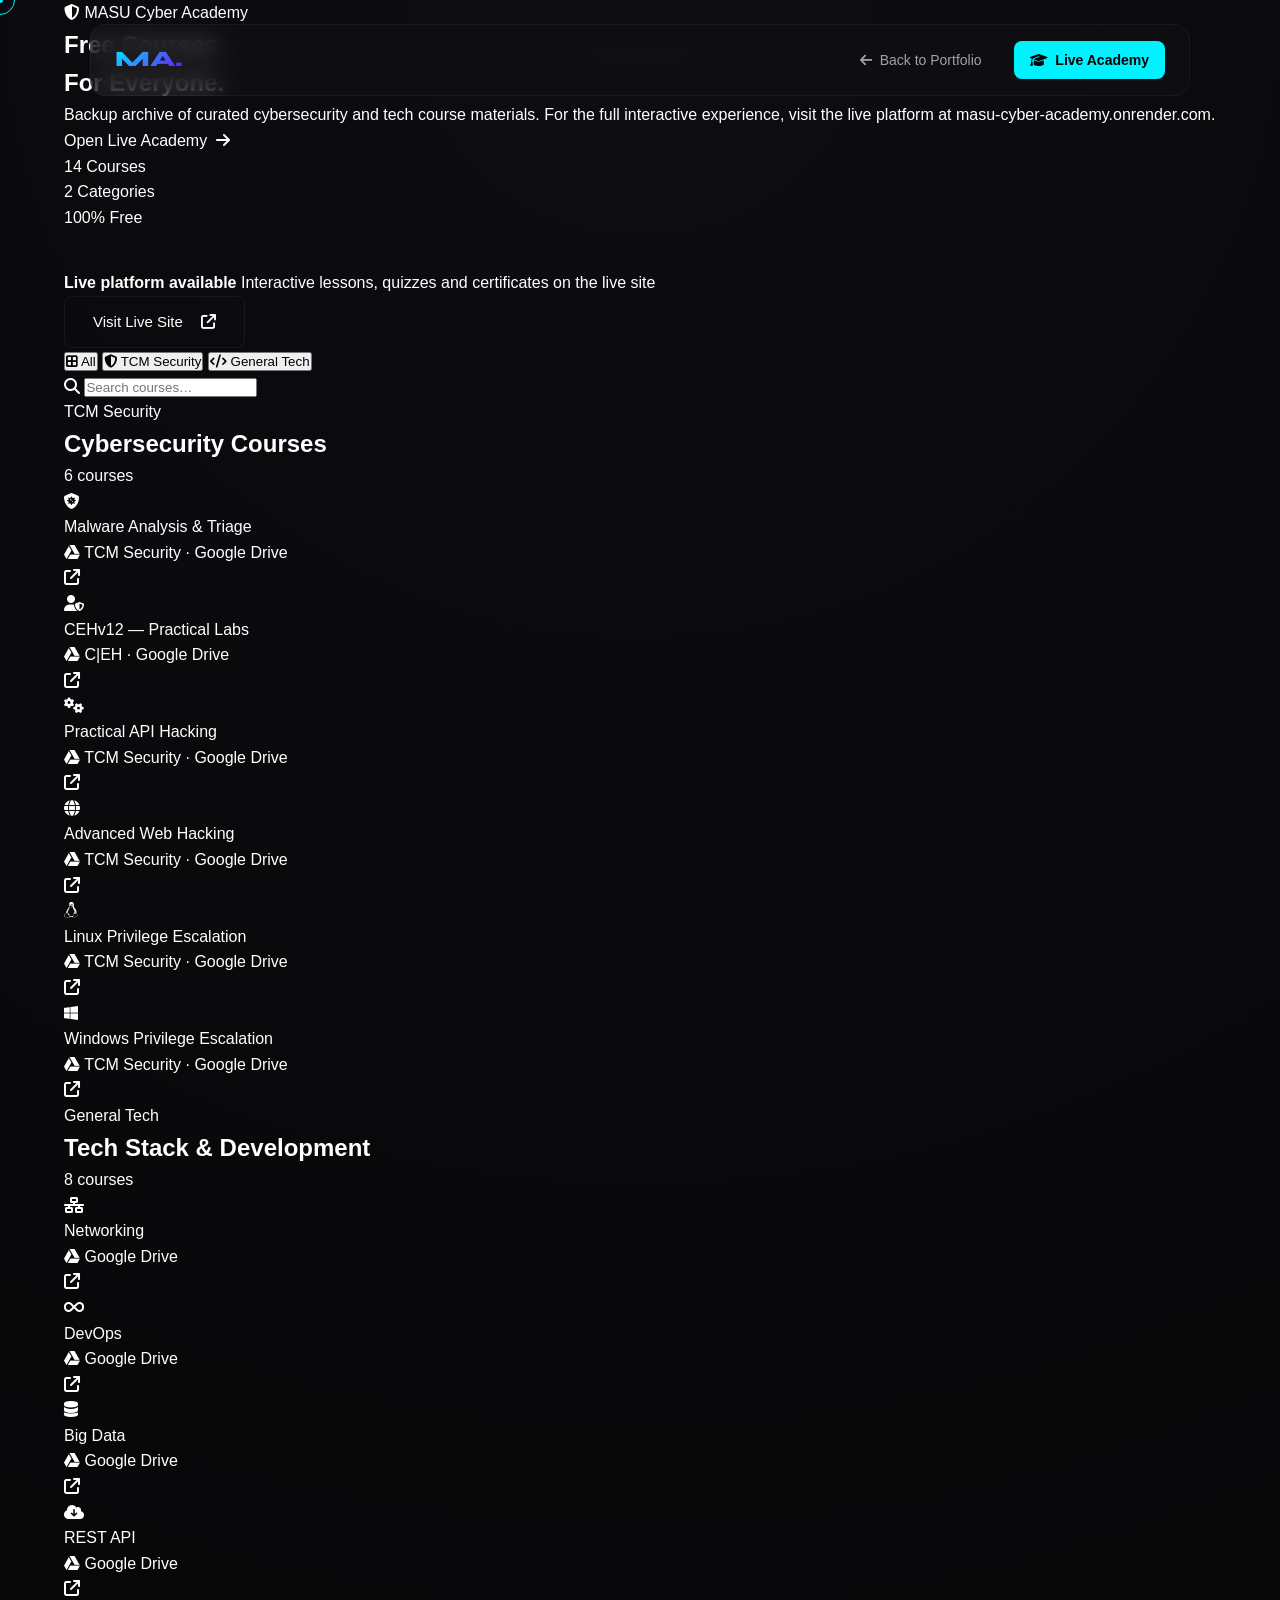
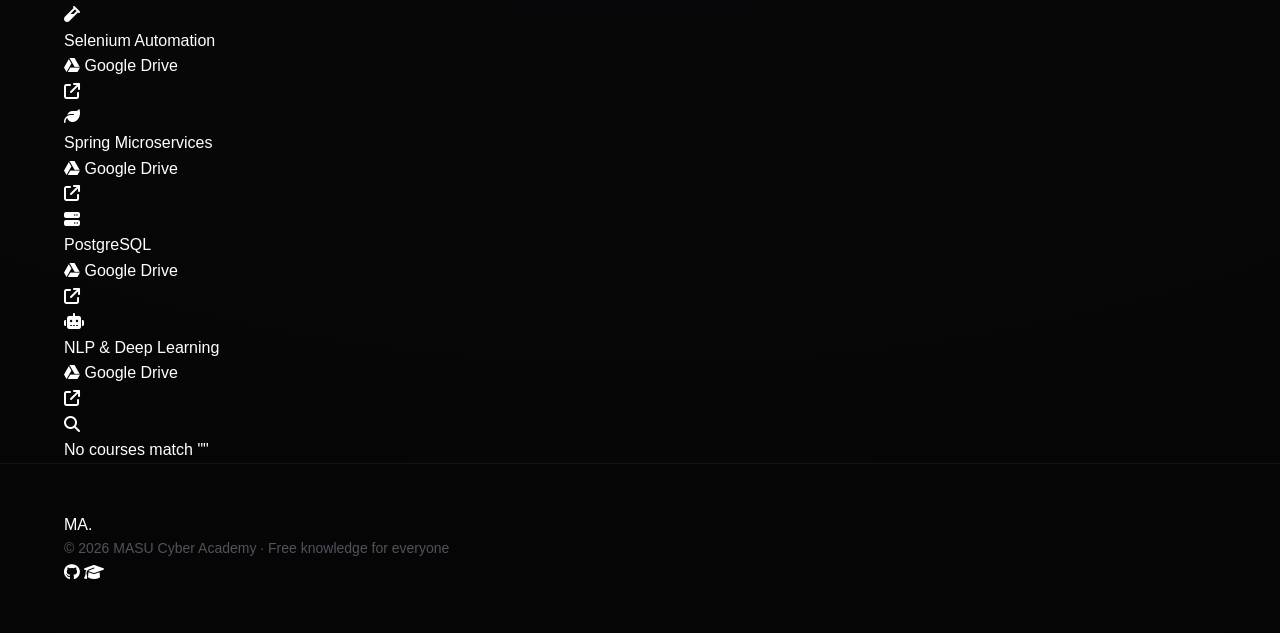
==== commit 92b14571: "updated course.html that connected to css/style.css" ====
--- a/courses.html
+++ b/courses.html
@@ -1,536 +1,362 @@
 <!DOCTYPE html>
 <html lang="en">
-
 <head>
   <meta charset="UTF-8">
   <meta name="viewport" content="width=device-width, initial-scale=1.0">
-  <title>Courses — Matyas Abraham</title>
+  <title>Courses — MASU Cyber Academy</title>
   <meta name="description" content="Free cybersecurity and tech courses curated by MASU Cyber Academy. Malware analysis, privilege escalation, web hacking, networking, and more.">
+
+  <!-- Open Graph / Facebook -->
+  <meta property="og:type" content="website">
+  <meta property="og:url" content="https://maty156.github.io/courses.html">
+  <meta property="og:title" content="Courses — MASU Cyber Academy">
+  <meta property="og:description" content="Free cybersecurity and tech courses. Malware analysis, privilege escalation, web hacking, and more.">
+  <meta property="og:image" content="https://maty156.github.io/meta-image.png">
+
+  <!-- Twitter -->
+  <meta property="twitter:card" content="summary_large_image">
+  <meta property="twitter:url" content="https://maty156.github.io/courses.html">
+  <meta property="twitter:title" content="Courses — MASU Cyber Academy">
+  <meta property="twitter:description" content="Free cybersecurity and tech courses. Malware analysis, privilege escalation, web hacking, and more.">
+  <meta property="twitter:image" content="https://maty156.github.io/meta-image.png">
+
   <link rel="preconnect" href="https://fonts.googleapis.com">
   <link rel="preconnect" href="https://fonts.gstatic.com" crossorigin>
-  <link href="https://fonts.googleapis.com/css2?family=Outfit:wght@300;400;500;600;700&family=Syne:wght@600;700;800&display=swap" rel="stylesheet">
+  <link href="https://fonts.googleapis.com/css2?family=Inter:wght@300;400;500;600;700&family=Syne:wght@700;800&family=JetBrains+Mono:wght@400;500;700&display=swap" rel="stylesheet">
   <link rel="stylesheet" href="https://cdnjs.cloudflare.com/ajax/libs/font-awesome/6.5.1/css/all.min.css">
   <link rel="stylesheet" href="css/style.css">
-  <style>
-    /* ── Courses page extras ── */
-    .courses-hero {
-      padding: calc(var(--nav-h) + 60px) 0 60px;
-      border-bottom: 1px solid var(--border);
-    }
-
-    .courses-hero h1 {
-      font-family: 'Syne', sans-serif;
-      font-size: clamp(32px, 5vw, 56px);
-      font-weight: 800;
-      letter-spacing: -1.5px;
-      color: var(--text);
-      margin-bottom: 12px;
-    }
-
-    .courses-hero h1 span {
-      background: linear-gradient(135deg, var(--accent), var(--accent-2));
-      -webkit-background-clip: text;
-      background-clip: text;
-      -webkit-text-fill-color: transparent;
-    }
-
-    .courses-hero p {
-      font-size: 15.5px;
-      color: var(--text-dim);
-      max-width: 520px;
-    }
-
-    /* ── Filter + Search bar ── */
-    .courses-toolbar {
-      display: flex;
-      align-items: center;
-      gap: 16px;
-      padding: 32px 0 28px;
-      flex-wrap: wrap;
-    }
-
-    .filter-tabs {
-      display: flex;
-      gap: 8px;
-    }
-
-    .filter-tabs button {
-      font-family: 'DM Sans', sans-serif;
-      font-size: 13px;
-      font-weight: 600;
-      color: var(--text-dim);
-      background: var(--bg2);
-      border: 1px solid var(--border);
-      border-radius: 8px;
-      padding: 8px 18px;
-      cursor: pointer;
-      transition: color 0.2s, border-color 0.2s, background 0.2s;
-    }
-
-    .filter-tabs button:hover { color: var(--text); border-color: var(--border2); }
-    .filter-tabs button.active {
-      color: var(--bg);
-      border-color: var(--accent);
-      background: var(--accent);
-    }
-
-    .search-wrap {
-      position: relative;
-      flex: 1;
-      max-width: 340px;
-      margin-left: auto;
-    }
-
-    .search-wrap i {
-      position: absolute;
-      left: 14px;
-      top: 50%;
-      transform: translateY(-50%);
-      color: var(--text-faint);
-      font-size: 13px;
-    }
-
-    .search-wrap input {
-      width: 100%;
-      background: var(--bg2);
-      border: 1px solid var(--border);
-      border-radius: 8px;
-      padding: 10px 14px 10px 38px;
-      font-size: 13.5px;
-      font-family: 'DM Sans', sans-serif;
-      color: var(--text);
-      transition: border-color 0.2s;
-    }
-
-    .search-wrap input::placeholder { color: var(--text-faint); }
-    .search-wrap input:focus { outline: none; border-color: var(--accent); }
-
-    .search-count {
-      position: absolute;
-      right: 12px;
-      top: 50%;
-      transform: translateY(-50%);
-      font-size: 11px;
-      color: var(--text-faint);
-    }
-
-    /* ── Course section ── */
-    .course-section {
-      margin-bottom: 64px;
-    }
-
-    .course-section-header {
-      display: flex;
-      align-items: center;
-      gap: 14px;
-      margin-bottom: 24px;
-    }
-
-    .course-section-header .badge {
-      font-size: 11px;
-      font-weight: 700;
-      color: var(--accent);
-      background: var(--accent-dim);
-      border: 1px solid var(--accent);
-      padding: 3px 10px;
-      border-radius: 5px;
-      text-transform: uppercase;
-      letter-spacing: 0.8px;
-      flex-shrink: 0;
-    }
-
-    .course-section-header h2 {
-      font-family: 'Syne', sans-serif;
-      font-size: 18px;
-      font-weight: 700;
-      color: var(--text);
-      letter-spacing: -0.3px;
-    }
-
-    .course-section-header .divider {
-      flex: 1;
-      height: 1px;
-      background: var(--border);
-    }
-
-    .course-section-header .count {
-      font-size: 12px;
-      color: var(--text-faint);
-      flex-shrink: 0;
-    }
-
-    /* ── Course grid ── */
-    .course-grid {
-      display: grid;
-      grid-template-columns: repeat(auto-fill, minmax(280px, 1fr));
-      gap: 14px;
-    }
-
-    .course-card {
-      display: flex;
-      align-items: center;
-      gap: 16px;
-      background: var(--bg2);
-      border: 1px solid var(--border);
-      border-radius: var(--radius);
-      padding: 18px 20px;
-      transition: border-color 0.2s, transform 0.2s, box-shadow 0.2s;
-      cursor: pointer;
-    }
-
-    .course-card:hover {
-      border-color: var(--border2);
-      transform: translateY(-2px);
-      box-shadow: 0 12px 28px rgba(0,0,0,0.3);
-    }
-
-    .course-card.hidden { display: none; }
-
-    .cc-icon {
-      width: 40px;
-      height: 40px;
-      background: var(--accent-dim);
-      border-radius: 10px;
-      display: flex;
-      align-items: center;
-      justify-content: center;
-      font-size: 16px;
-      color: var(--accent);
-      flex-shrink: 0;
-    }
-
-    .cc-info {
-      flex: 1;
-      min-width: 0;
-    }
-
-    .cc-info .cc-title {
-      display: block;
-      font-size: 14px;
-      font-weight: 600;
-      color: var(--text);
-      margin-bottom: 4px;
-      white-space: nowrap;
-      overflow: hidden;
-      text-overflow: ellipsis;
-    }
-
-    .cc-info .cc-meta {
-      display: block;
-      font-size: 12px;
-      color: var(--text-faint);
-    }
-
-    .cc-arrow {
-      font-size: 11px;
-      color: var(--text-faint);
-      flex-shrink: 0;
-      transition: color 0.2s, transform 0.2s;
-    }
-
-    .course-card:hover .cc-arrow {
-      color: var(--accent);
-      transform: translate(2px, -2px);
-    }
-
-    /* ── No results ── */
-    .no-results {
-      text-align: center;
-      padding: 80px 0;
-      color: var(--text-faint);
-    }
-
-    .no-results i { font-size: 32px; margin-bottom: 16px; display: block; }
-    .no-results p { font-size: 15px; }
-
-    @media (max-width: 600px) {
-      .courses-toolbar { flex-direction: column; align-items: stretch; }
-      .search-wrap { max-width: 100%; margin-left: 0; }
-      .course-grid { grid-template-columns: 1fr; }
-    }
-  </style>
+  <link rel="stylesheet" href="css/courses.css">
 </head>
-
 <body>
+
+  <!-- CURSOR -->
   <div class="cursor-dot"></div>
   <div class="cursor-outline"></div>
 
   <!-- NAV -->
   <nav id="navbar">
     <div class="nav-inner">
-      <a href="index.html" class="nav-logo">MA</a>
+      <a href="index.html" class="nav-logo">MA<span class="nav-logo-dot">.</span></a>
       <div class="nav-links">
-        <a href="index.html"><i class="fas fa-arrow-left"></i> Back to Portfolio</a>
-      </div>
-      <button class="nav-toggle" id="navToggle" aria-label="Toggle menu">
-        <i class="fas fa-bars"></i>
-      </button>
+        <a href="index.html"><i class="fas fa-arrow-left"></i> &nbsp;Back to Portfolio</a>
+        <a href="https://masu-cyber-academy.onrender.com/" target="_blank" rel="noopener" class="nav-cta">
+          <i class="fas fa-graduation-cap"></i> &nbsp;Live Academy
+        </a>
+      </div>
+      <button class="nav-toggle" id="navToggle" aria-label="Toggle navigation menu"><i class="fas fa-bars"></i></button>
     </div>
   </nav>
 
   <!-- HERO -->
-  <div class="courses-hero">
+  <section class="ch-hero">
+    <div class="ch-hero-bg">
+      <div class="ch-orb ch-orb-1"></div>
+      <div class="ch-orb ch-orb-2"></div>
+      <div class="ch-grid"></div>
+    </div>
+    <div class="container ch-hero-inner">
+      <div>
+        <div class="ch-eyebrow"><i class="fas fa-shield-halved"></i> MASU Cyber Academy</div>
+        <h1>Free <span>Courses</span><br>For Everyone.</h1>
+        <p>
+          Backup archive of curated cybersecurity and tech course materials.
+          For the full interactive experience, visit the live platform at
+          <a href="https://masu-cyber-academy.onrender.com/" target="_blank" rel="noopener">masu-cyber-academy.onrender.com</a>.
+        </p>
+        <div class="ch-hero-cta">
+          <a href="https://masu-cyber-academy.onrender.com/" target="_blank" rel="noopener" class="btn-grad">
+            Open Live Academy &nbsp;<i class="fas fa-arrow-right"></i>
+          </a>
+        </div>
+      </div>
+      <div class="ch-stats">
+        <div class="ch-stat">
+          <span class="ch-stat-num">14</span>
+          <span class="ch-stat-label">Courses</span>
+        </div>
+        <div class="ch-stat">
+          <span class="ch-stat-num">2</span>
+          <span class="ch-stat-label">Categories</span>
+        </div>
+        <div class="ch-stat">
+          <span class="ch-stat-num">100%</span>
+          <span class="ch-stat-label">Free</span>
+        </div>
+      </div>
+    </div>
+  </section>
+
+  <!-- MAIN -->
+  <main>
     <div class="container">
-      <p class="section-label">MASU Cyber Academy</p>
-      <h1>Free <span>Courses</span></h1>
-      <p>This page is a backup archive of course videos and materials. The primary, live MASU Cyber Academy platform is hosted at <a href="https://masu-cyber-academy.onrender.com/" target="_blank" rel="noopener">masu-cyber-academy.onrender.com</a> — visit the live site for the full platform and interactive lessons.</p>
-      <p style="margin-top:12px;"><a href="https://masu-cyber-academy.onrender.com/" class="btn-primary" target="_blank" rel="noopener">Open Live MASU Academy</a></p>
-    </div>
-  </div>
-
-  <!-- TOOLBAR -->
-  <div class="container">
-    <div class="courses-toolbar">
-      <div class="filter-tabs">
-        <button class="active" data-filter="all">All</button>
-        <button data-filter="tcm">TCM Security</button>
-        <button data-filter="general">General Tech</button>
-      </div>
-      <div class="search-wrap">
-        <i class="fas fa-search"></i>
-        <input type="text" id="courseSearch" placeholder="Search courses…" autocomplete="off">
-        <span class="search-count" id="search-count"></span>
-      </div>
-    </div>
-  </div>
-
-  <!-- COURSES -->
-  <main class="container" id="courses-main">
-
-    <!-- TCM SECURITY -->
-    <section class="course-section" data-section="tcm">
-      <div class="course-section-header">
-        <span class="badge">TCM Security</span>
-        <h2>Cybersecurity Courses</h2>
-        <div class="divider"></div>
-        <span class="count">6 courses</span>
-      </div>
-      <div class="course-grid">
-
-        <a href="https://drive.google.com/drive/folders/1D1_nqmhbCg082WvqJL3mKM_rqiOf-T-C"
-          class="course-card" data-name="malware analysis triage tcm" target="_blank" rel="noopener">
-          <div class="cc-icon"><i class="fas fa-shield-virus"></i></div>
-          <div class="cc-info">
-            <span class="cc-title">Malware Analysis & Triage</span>
-            <span class="cc-meta">TCM Security · Google Drive</span>
+
+      <!-- LIVE BANNER -->
+      <div class="ch-live-banner" style="margin-top:40px;">
+        <div class="ch-live-left">
+          <div class="ch-live-dot"></div>
+          <div class="ch-live-text">
+            <strong>Live platform available</strong>
+            <span>Interactive lessons, quizzes and certificates on the live site</span>
           </div>
-          <i class="fas fa-arrow-up-right-from-square cc-arrow"></i>
+        </div>
+        <a href="https://masu-cyber-academy.onrender.com/" target="_blank" rel="noopener" class="btn-ghost" style="flex-shrink:0;">
+          Visit Live Site &nbsp;<i class="fas fa-arrow-up-right-from-square"></i>
         </a>
-
-        <a href="https://drive.google.com/drive/u/0/mobile/folders/1bpv8NGkD4JyvR2BKHv5yeI5cOG9KAkRH"
-          class="course-card" data-name="ceh certified ethical hacker practical labs" target="_blank" rel="noopener">
-          <div class="cc-icon"><i class="fas fa-user-shield"></i></div>
-          <div class="cc-info">
-            <span class="cc-title">CEHv12 — Practical Labs</span>
-            <span class="cc-meta">C|EH · Google Drive</span>
-          </div>
-          <i class="fas fa-arrow-up-right-from-square cc-arrow"></i>
-        </a>
-
-        <a href="https://drive.google.com/drive/u/0/mobile/folders/1ghcMWrnp1f9d5K2uFfnX3XYIkwN8nH_Y"
-          class="course-card" data-name="api hacking practical tcm" target="_blank" rel="noopener">
-          <div class="cc-icon"><i class="fas fa-gears"></i></div>
-          <div class="cc-info">
-            <span class="cc-title">Practical API Hacking</span>
-            <span class="cc-meta">TCM Security · Google Drive</span>
-          </div>
-          <i class="fas fa-arrow-up-right-from-square cc-arrow"></i>
-        </a>
-
-        <a href="https://drive.google.com/drive/u/0/mobile/folders/1WP612lTEeST8OozhD9Wakz9XwCYpezPc"
-          class="course-card" data-name="web hacking advanced tcm burp suite" target="_blank" rel="noopener">
-          <div class="cc-icon"><i class="fas fa-globe"></i></div>
-          <div class="cc-info">
-            <span class="cc-title">Advanced Web Hacking</span>
-            <span class="cc-meta">TCM Security · Google Drive</span>
-          </div>
-          <i class="fas fa-arrow-up-right-from-square cc-arrow"></i>
-        </a>
-
-        <a href="https://drive.google.com/drive/u/0/mobile/folders/19XoTMjl7rolIwT4QdJ6sUnfs8Mn9Gg6p"
-          class="course-card" data-name="linux privilege escalation privesc tcm" target="_blank" rel="noopener">
-          <div class="cc-icon"><i class="fab fa-linux"></i></div>
-          <div class="cc-info">
-            <span class="cc-title">Linux Privilege Escalation</span>
-            <span class="cc-meta">TCM Security · Google Drive</span>
-          </div>
-          <i class="fas fa-arrow-up-right-from-square cc-arrow"></i>
-        </a>
-
-        <a href="https://drive.google.com/drive/u/0/mobile/folders/1bB34nOV74dkhDVYvhFgdgKjaHoTa0RPz"
-          class="course-card" data-name="windows privilege escalation privesc tcm" target="_blank" rel="noopener">
-          <div class="cc-icon"><i class="fab fa-windows"></i></div>
-          <div class="cc-info">
-            <span class="cc-title">Windows Privilege Escalation</span>
-            <span class="cc-meta">TCM Security · Google Drive</span>
-          </div>
-          <i class="fas fa-arrow-up-right-from-square cc-arrow"></i>
-        </a>
-
-      </div>
-    </section>
-
-    <!-- GENERAL TECH -->
-    <section class="course-section" data-section="general">
-      <div class="course-section-header">
-        <span class="badge">General Tech</span>
-        <h2>Tech Stack & Development</h2>
-        <div class="divider"></div>
-        <span class="count">8 courses</span>
-      </div>
-      <div class="course-grid">
-
-        <a href="https://drive.google.com/folderview?id=15JEoEUqzmJ6q06TjJeJr0bgK5UMXD2CG"
-          class="course-card" data-name="networking cisco tcp ip" target="_blank" rel="noopener">
-          <div class="cc-icon"><i class="fas fa-network-wired"></i></div>
-          <div class="cc-info">
-            <span class="cc-title">Networking</span>
-            <span class="cc-meta">Google Drive</span>
-          </div>
-          <i class="fas fa-arrow-up-right-from-square cc-arrow"></i>
-        </a>
-
-        <a href="https://drive.google.com/folderview?id=1NutVlzffKdfaNxa07evP86xq16z3cJEp"
-          class="course-card" data-name="devops docker kubernetes cicd pipeline" target="_blank" rel="noopener">
-          <div class="cc-icon"><i class="fas fa-infinity"></i></div>
-          <div class="cc-info">
-            <span class="cc-title">DevOps</span>
-            <span class="cc-meta">Google Drive</span>
-          </div>
-          <i class="fas fa-arrow-up-right-from-square cc-arrow"></i>
-        </a>
-
-        <a href="https://drive.google.com/folderview?id=1q4xdAL9vr1_qDEzEOF52oSBU8Q902ex-"
-          class="course-card" data-name="big data hadoop spark analytics" target="_blank" rel="noopener">
-          <div class="cc-icon"><i class="fas fa-database"></i></div>
-          <div class="cc-info">
-            <span class="cc-title">Big Data</span>
-            <span class="cc-meta">Google Drive</span>
-          </div>
-          <i class="fas fa-arrow-up-right-from-square cc-arrow"></i>
-        </a>
-
-        <a href="https://drive.google.com/folderview?id=1GSM4Ws9FLrQm5vFIbKoZLSAaqBQ3VGu9"
-          class="course-card" data-name="rest api http json backend" target="_blank" rel="noopener">
-          <div class="cc-icon"><i class="fas fa-cloud-arrow-down"></i></div>
-          <div class="cc-info">
-            <span class="cc-title">REST API</span>
-            <span class="cc-meta">Google Drive</span>
-          </div>
-          <i class="fas fa-arrow-up-right-from-square cc-arrow"></i>
-        </a>
-
-        <a href="https://drive.google.com/folderview?id=1OAN-zlN0ONEQCgsoKZJYkQsRM6H6MkM_"
-          class="course-card" data-name="selenium automation testing browser" target="_blank" rel="noopener">
-          <div class="cc-icon"><i class="fas fa-vial"></i></div>
-          <div class="cc-info">
-            <span class="cc-title">Selenium Automation</span>
-            <span class="cc-meta">Google Drive</span>
-          </div>
-          <i class="fas fa-arrow-up-right-from-square cc-arrow"></i>
-        </a>
-
-        <a href="https://drive.google.com/folderview?id=1-Teu-m-2jHdQ2H0ROvCDo0QDC_BLmNY1"
-          class="course-card" data-name="spring microservices java backend" target="_blank" rel="noopener">
-          <div class="cc-icon"><i class="fas fa-leaf"></i></div>
-          <div class="cc-info">
-            <span class="cc-title">Spring Microservices</span>
-            <span class="cc-meta">Google Drive</span>
-          </div>
-          <i class="fas fa-arrow-up-right-from-square cc-arrow"></i>
-        </a>
-
-        <a href="https://drive.google.com/folderview?id=18VSbzV8mhPMDCCftqZ3Qm29JaAVfqYkC"
-          class="course-card" data-name="postgresql database sql" target="_blank" rel="noopener">
-          <div class="cc-icon"><i class="fas fa-server"></i></div>
-          <div class="cc-info">
-            <span class="cc-title">PostgreSQL</span>
-            <span class="cc-meta">Google Drive</span>
-          </div>
-          <i class="fas fa-arrow-up-right-from-square cc-arrow"></i>
-        </a>
-
-        <a href="https://drive.google.com/folderview?id=1CfS2BA74wtmBJIIsyUFaNU1X9uMlF-Dk"
-          class="course-card" data-name="nlp deep learning ai machine learning" target="_blank" rel="noopener">
-          <div class="cc-icon"><i class="fas fa-robot"></i></div>
-          <div class="cc-info">
-            <span class="cc-title">NLP & Deep Learning</span>
-            <span class="cc-meta">Google Drive</span>
-          </div>
-          <i class="fas fa-arrow-up-right-from-square cc-arrow"></i>
-        </a>
-
-      </div>
-    </section>
-
-    <div id="no-results" class="no-results" style="display:none;">
-      <i class="fas fa-circle-xmark"></i>
-      <p>No courses found for "<span id="no-results-term"></span>"</p>
-    </div>
-
+      </div>
+
+      <!-- TOOLBAR -->
+      <div class="ch-toolbar">
+        <div class="ch-filters">
+          <button class="ch-filter-btn active" data-filter="all">
+            <i class="fas fa-border-all"></i> All
+          </button>
+          <button class="ch-filter-btn" data-filter="tcm">
+            <i class="fas fa-shield-halved"></i> TCM Security
+          </button>
+          <button class="ch-filter-btn" data-filter="gen">
+            <i class="fas fa-code"></i> General Tech
+          </button>
+        </div>
+        <div class="ch-search">
+          <i class="fas fa-search"></i>
+          <input type="text" id="courseSearch" placeholder="Search courses…" autocomplete="off" spellcheck="false">
+          <span class="ch-search-count" id="searchCount"></span>
+        </div>
+      </div>
+
+      <!-- TCM SECURITY -->
+      <section class="ch-section" id="sec-tcm">
+        <div class="ch-section-head">
+          <span class="ch-section-badge tcm">TCM Security</span>
+          <h2>Cybersecurity Courses</h2>
+          <div class="ch-section-div"></div>
+          <span class="ch-section-count">6 courses</span>
+        </div>
+        <div class="ch-grid-cards">
+
+          <a href="https://drive.google.com/drive/folders/1D1_nqmhbCg082WvqJL3mKM_rqiOf-T-C"
+             class="cc" data-cat="tcm" data-name="malware analysis triage tcm" target="_blank" rel="noopener">
+            <div class="cc-icon tcm"><i class="fas fa-shield-virus"></i></div>
+            <div class="cc-body">
+              <span class="cc-title">Malware Analysis &amp; Triage</span>
+              <div class="cc-meta"><i class="fab fa-google-drive"></i> TCM Security · Google Drive</div>
+            </div>
+            <i class="fas fa-arrow-up-right-from-square cc-arrow"></i>
+          </a>
+
+          <a href="https://drive.google.com/drive/u/0/mobile/folders/1bpv8NGkD4JyvR2BKHv5yeI5cOG9KAkRH"
+             class="cc" data-cat="tcm" data-name="ceh certified ethical hacker practical labs" target="_blank" rel="noopener">
+            <div class="cc-icon tcm"><i class="fas fa-user-shield"></i></div>
+            <div class="cc-body">
+              <span class="cc-title">CEHv12 — Practical Labs</span>
+              <div class="cc-meta"><i class="fab fa-google-drive"></i> C|EH · Google Drive</div>
+            </div>
+            <i class="fas fa-arrow-up-right-from-square cc-arrow"></i>
+          </a>
+
+          <a href="https://drive.google.com/drive/u/0/mobile/folders/1ghcMWrnp1f9d5K2uFfnX3XYIkwN8nH_Y"
+             class="cc" data-cat="tcm" data-name="api hacking practical tcm" target="_blank" rel="noopener">
+            <div class="cc-icon tcm"><i class="fas fa-gears"></i></div>
+            <div class="cc-body">
+              <span class="cc-title">Practical API Hacking</span>
+              <div class="cc-meta"><i class="fab fa-google-drive"></i> TCM Security · Google Drive</div>
+            </div>
+            <i class="fas fa-arrow-up-right-from-square cc-arrow"></i>
+          </a>
+
+          <a href="https://drive.google.com/drive/u/0/mobile/folders/1WP612lTEeST8OozhD9Wakz9XwCYpezPc"
+             class="cc" data-cat="tcm" data-name="web hacking advanced tcm burp suite" target="_blank" rel="noopener">
+            <div class="cc-icon tcm"><i class="fas fa-globe"></i></div>
+            <div class="cc-body">
+              <span class="cc-title">Advanced Web Hacking</span>
+              <div class="cc-meta"><i class="fab fa-google-drive"></i> TCM Security · Google Drive</div>
+            </div>
+            <i class="fas fa-arrow-up-right-from-square cc-arrow"></i>
+          </a>
+
+          <a href="https://drive.google.com/drive/u/0/mobile/folders/19XoTMjl7rolIwT4QdJ6sUnfs8Mn9Gg6p"
+             class="cc" data-cat="tcm" data-name="linux privilege escalation privesc tcm" target="_blank" rel="noopener">
+            <div class="cc-icon tcm"><i class="fab fa-linux"></i></div>
+            <div class="cc-body">
+              <span class="cc-title">Linux Privilege Escalation</span>
+              <div class="cc-meta"><i class="fab fa-google-drive"></i> TCM Security · Google Drive</div>
+            </div>
+            <i class="fas fa-arrow-up-right-from-square cc-arrow"></i>
+          </a>
+
+          <a href="https://drive.google.com/drive/u/0/mobile/folders/1bB34nOV74dkhDVYvhFgdgKjaHoTa0RPz"
+             class="cc" data-cat="tcm" data-name="windows privilege escalation privesc tcm" target="_blank" rel="noopener">
+            <div class="cc-icon tcm"><i class="fab fa-windows"></i></div>
+            <div class="cc-body">
+              <span class="cc-title">Windows Privilege Escalation</span>
+              <div class="cc-meta"><i class="fab fa-google-drive"></i> TCM Security · Google Drive</div>
+            </div>
+            <i class="fas fa-arrow-up-right-from-square cc-arrow"></i>
+          </a>
+
+        </div>
+      </section>
+
+      <!-- GENERAL TECH -->
+      <section class="ch-section" id="sec-gen">
+        <div class="ch-section-head">
+          <span class="ch-section-badge gen">General Tech</span>
+          <h2>Tech Stack &amp; Development</h2>
+          <div class="ch-section-div"></div>
+          <span class="ch-section-count">8 courses</span>
+        </div>
+        <div class="ch-grid-cards">
+
+          <a href="https://drive.google.com/folderview?id=15JEoEUqzmJ6q06TjJeJr0bgK5UMXD2CG"
+             class="cc" data-cat="gen" data-name="networking cisco tcp ip" target="_blank" rel="noopener">
+            <div class="cc-icon gen"><i class="fas fa-network-wired"></i></div>
+            <div class="cc-body">
+              <span class="cc-title">Networking</span>
+              <div class="cc-meta"><i class="fab fa-google-drive"></i> Google Drive</div>
+            </div>
+            <i class="fas fa-arrow-up-right-from-square cc-arrow"></i>
+          </a>
+
+          <a href="https://drive.google.com/folderview?id=1NutVlzffKdfaNxa07evP86xq16z3cJEp"
+             class="cc" data-cat="gen" data-name="devops docker kubernetes cicd pipeline" target="_blank" rel="noopener">
+            <div class="cc-icon gen"><i class="fas fa-infinity"></i></div>
+            <div class="cc-body">
+              <span class="cc-title">DevOps</span>
+              <div class="cc-meta"><i class="fab fa-google-drive"></i> Google Drive</div>
+            </div>
+            <i class="fas fa-arrow-up-right-from-square cc-arrow"></i>
+          </a>
+
+          <a href="https://drive.google.com/folderview?id=1q4xdAL9vr1_qDEzEOF52oSBU8Q902ex-"
+             class="cc" data-cat="gen" data-name="big data hadoop spark analytics" target="_blank" rel="noopener">
+            <div class="cc-icon gen"><i class="fas fa-database"></i></div>
+            <div class="cc-body">
+              <span class="cc-title">Big Data</span>
+              <div class="cc-meta"><i class="fab fa-google-drive"></i> Google Drive</div>
+            </div>
+            <i class="fas fa-arrow-up-right-from-square cc-arrow"></i>
+          </a>
+
+          <a href="https://drive.google.com/folderview?id=1GSM4Ws9FLrQm5vFIbKoZLSAaqBQ3VGu9"
+             class="cc" data-cat="gen" data-name="rest api http json backend" target="_blank" rel="noopener">
+            <div class="cc-icon gen"><i class="fas fa-cloud-arrow-down"></i></div>
+            <div class="cc-body">
+              <span class="cc-title">REST API</span>
+              <div class="cc-meta"><i class="fab fa-google-drive"></i> Google Drive</div>
+            </div>
+            <i class="fas fa-arrow-up-right-from-square cc-arrow"></i>
+          </a>
+
+          <a href="https://drive.google.com/folderview?id=1OAN-zlN0ONEQCgsoKZJYkQsRM6H6MkM_"
+             class="cc" data-cat="gen" data-name="selenium automation testing browser" target="_blank" rel="noopener">
+            <div class="cc-icon gen"><i class="fas fa-vial"></i></div>
+            <div class="cc-body">
+              <span class="cc-title">Selenium Automation</span>
+              <div class="cc-meta"><i class="fab fa-google-drive"></i> Google Drive</div>
+            </div>
+            <i class="fas fa-arrow-up-right-from-square cc-arrow"></i>
+          </a>
+
+          <a href="https://drive.google.com/folderview?id=1-Teu-m-2jHdQ2H0ROvCDo0QDC_BLmNY1"
+             class="cc" data-cat="gen" data-name="spring microservices java backend" target="_blank" rel="noopener">
+            <div class="cc-icon gen"><i class="fas fa-leaf"></i></div>
+            <div class="cc-body">
+              <span class="cc-title">Spring Microservices</span>
+              <div class="cc-meta"><i class="fab fa-google-drive"></i> Google Drive</div>
+            </div>
+            <i class="fas fa-arrow-up-right-from-square cc-arrow"></i>
+          </a>
+
+          <a href="https://drive.google.com/folderview?id=18VSbzV8mhPMDCCftqZ3Qm29JaAVfqYkC"
+             class="cc" data-cat="gen" data-name="postgresql database sql" target="_blank" rel="noopener">
+            <div class="cc-icon gen"><i class="fas fa-server"></i></div>
+            <div class="cc-body">
+              <span class="cc-title">PostgreSQL</span>
+              <div class="cc-meta"><i class="fab fa-google-drive"></i> Google Drive</div>
+            </div>
+            <i class="fas fa-arrow-up-right-from-square cc-arrow"></i>
+          </a>
+
+          <a href="https://drive.google.com/folderview?id=1CfS2BA74wtmBJIIsyUFaNU1X9uMlF-Dk"
+             class="cc" data-cat="gen" data-name="nlp deep learning ai machine learning" target="_blank" rel="noopener">
+            <div class="cc-icon gen"><i class="fas fa-robot"></i></div>
+            <div class="cc-body">
+              <span class="cc-title">NLP &amp; Deep Learning</span>
+              <div class="cc-meta"><i class="fab fa-google-drive"></i> Google Drive</div>
+            </div>
+            <i class="fas fa-arrow-up-right-from-square cc-arrow"></i>
+          </a>
+
+        </div>
+      </section>
+
+      <!-- NO RESULTS -->
+      <div class="ch-no-results" id="noResults">
+        <i class="fas fa-magnifying-glass"></i>
+        <p>No courses match "<span id="noResultsTerm"></span>"</p>
+      </div>
+
+    </div>
   </main>
 
   <!-- FOOTER -->
   <footer>
-    <div class="container footer-inner">
-      <p>© 2026 MASU Cyber Academy · Free knowledge for everyone</p>
-      <div class="footer-links">
-        <a href="https://github.com/Maty156" target="_blank" rel="noopener" aria-label="GitHub"><i class="fab fa-github"></i></a>
+    <div class="container foot-inner">
+      <div class="foot-logo">MA<span>.</span></div>
+      <p class="foot-copy">© 2026 MASU Cyber Academy · Free knowledge for everyone</p>
+      <div class="foot-socials">
+        <a href="https://github.com/Maty156" target="_blank" aria-label="GitHub"><i class="fab fa-github"></i></a>
+        <a href="https://masu-cyber-academy.onrender.com/" target="_blank" aria-label="Academy"><i class="fas fa-graduation-cap"></i></a>
       </div>
     </div>
   </footer>
 
+  <script src="js/script.js"></script>
   <script>
-    // --- CUSTOM CURSOR ---
-    const cursorDot = document.querySelector(".cursor-dot");
-    const cursorOutline = document.querySelector(".cursor-outline");
-
-    window.addEventListener("mousemove", (e) => {
-      const posX = e.clientX;
-      const posY = e.clientY;
-      cursorDot.style.left = `${posX}px`;
-      cursorDot.style.top = `${posY}px`;
-      cursorOutline.animate({
-        left: `${posX}px`,
-        top: `${posY}px`
-      }, { duration: 500, fill: "forwards" });
-    });
-
-    const interactables = document.querySelectorAll("a, button, input");
-    interactables.forEach(el => {
-      el.addEventListener("mouseenter", () => {
-        cursorOutline.style.transform = "translate(-50%, -50%) scale(1.5)";
-        cursorOutline.style.backgroundColor = "rgba(0, 242, 255, 0.1)";
+    /* ── Filter + Search ── */
+    const filterBtns  = document.querySelectorAll('.ch-filter-btn');
+    const searchInput = document.getElementById('courseSearch');
+    const searchCount = document.getElementById('searchCount');
+    const noResults   = document.getElementById('noResults');
+    const noResultsTerm = document.getElementById('noResultsTerm');
+
+    function applyFilters() {
+      const q      = searchInput.value.trim().toLowerCase();
+      const active = document.querySelector('.ch-filter-btn.active').dataset.filter;
+      const cards  = document.querySelectorAll('.cc');
+      const secs   = { tcm: document.getElementById('sec-tcm'), gen: document.getElementById('sec-gen') };
+
+      let total = 0;
+
+      cards.forEach(card => {
+        const cat    = card.dataset.cat;
+        const name   = (card.dataset.name + ' ' + card.querySelector('.cc-title').textContent).toLowerCase();
+        const catOk  = active === 'all' || active === cat;
+        const searchOk = !q || name.includes(q);
+        const show   = catOk && searchOk;
+        card.classList.toggle('hidden', !show);
+        if (show) total++;
       });
-      el.addEventListener("mouseleave", () => {
-        cursorOutline.style.transform = "translate(-50%, -50%) scale(1)";
-        cursorOutline.style.backgroundColor = "transparent";
+
+      // Show/hide sections based on visible cards
+      Object.entries(secs).forEach(([key, sec]) => {
+        if (!sec) return;
+        const visible = active === 'all' || active === key;
+        const hasCards = sec.querySelectorAll('.cc:not(.hidden)').length > 0;
+        sec.style.display = (visible && hasCards) ? '' : 'none';
       });
-    });
-
-    // Navbar scroll
-    const navbar = document.getElementById('navbar');
-    window.addEventListener('scroll', () => {
-      if (window.scrollY > 20) {
-        navbar.classList.add('scrolled');
+
+      // Count + no results
+      if (q) {
+        searchCount.textContent = total > 0 ? `${total} found` : '';
+        noResults.style.display = total === 0 ? 'block' : 'none';
+        noResultsTerm.textContent = q;
       } else {
-        navbar.classList.remove('scrolled');
+        searchCount.textContent = '';
+        noResults.style.display = 'none';
       }
-    });
-
-    // Mobile nav
-    const navToggle = document.getElementById('navToggle');
-    const navLinks = document.querySelector('.nav-links');
-    if (navToggle) {
-      navToggle.addEventListener('click', () => {
-        navLinks.classList.toggle('open');
-        navToggle.querySelector('i').classList.toggle('fa-bars');
-        navToggle.querySelector('i').classList.toggle('fa-xmark');
-      });
     }
 
-    // Filter tabs
-    const filterBtns = document.querySelectorAll('.filter-tabs button');
     filterBtns.forEach(btn => {
       btn.addEventListener('click', () => {
         filterBtns.forEach(b => b.classList.remove('active'));
@@ -539,58 +365,8 @@
       });
     });
 
-    // Search
-    const searchInput = document.getElementById('courseSearch');
-    if (searchInput) {
-      searchInput.addEventListener('input', applyFilters);
-    }
-
-    function applyFilters() {
-      const query = document.getElementById('courseSearch').value.toLowerCase().trim();
-      const activeFilter = document.querySelector('.filter-tabs button.active').dataset.filter;
-
-      const sections = document.querySelectorAll('.course-section');
-      let totalVisible = 0;
-
-      sections.forEach(section => {
-        const sectionType = section.dataset.section;
-        const showSection = activeFilter === 'all' || activeFilter === sectionType;
-
-        if (!showSection) {
-          section.style.display = 'none';
-          return;
-        }
-
-        section.style.display = '';
-        const cards = section.querySelectorAll('.course-card');
-        let sectionVisible = 0;
-
-        cards.forEach(card => {
-          const name = card.dataset.name || '';
-          const title = card.querySelector('.cc-title')?.textContent.toLowerCase() || '';
-          const matches = !query || name.includes(query) || title.includes(query);
-          card.classList.toggle('hidden', !matches);
-          if (matches) sectionVisible++;
-        });
-
-        section.style.display = sectionVisible === 0 && query ? 'none' : '';
-        totalVisible += sectionVisible;
-      });
-
-      const countEl = document.getElementById('search-count');
-      const noResults = document.getElementById('no-results');
-      const noResultsTerm = document.getElementById('no-results-term');
-
-      if (query) {
-        countEl.textContent = totalVisible > 0 ? `${totalVisible} found` : '';
-        noResults.style.display = totalVisible === 0 ? 'block' : 'none';
-        noResultsTerm.textContent = query;
-      } else {
-        countEl.textContent = '';
-        noResults.style.display = 'none';
-      }
-    }
+    searchInput.addEventListener('input', applyFilters);
   </script>
-
+  <script defer src="https://cloud.umami.is/script.js" data-website-id="2507e87b-8f45-49d3-807f-f985c57cd6ad"></script>
 </body>
 </html>
--- a/css/style.css
+++ b/css/style.css
@@ -843,111 +843,191 @@
 
 /* =============================================
  *   PROJECTS
- *   ============================================= */
+ * ============================================= */
+
 .projects-grid {
   display: grid;
-  grid-template-columns: repeat(3, 1fr);
-  gap: 24px;
+  grid-template-columns: repeat(2, 1fr);
+  gap: 20px;
   margin-bottom: 48px;
-}
-
+  align-items: start;
+}
+
+/* Featured spans full width */
+.project-card.featured {
+  grid-column: 1 / -1;
+}
+
+/* ── Every card is a simple column ── */
 .project-card {
   display: flex;
   flex-direction: column;
-  background: var(--surface);
-  border: 1px solid var(--surface-br);
-  border-radius: var(--radius-lg);
-  padding: 32px;
-  transition: all 0.4s var(--transition);
-  cursor: pointer;
+  background: #0f1117;
+  border: 1px solid rgba(255,255,255,0.08);
+  border-radius: 16px;
+  padding: 28px;
+  text-decoration: none;
+  color: inherit;
+  transition: border-color 0.25s ease, transform 0.25s ease, box-shadow 0.25s ease;
   position: relative;
   overflow: hidden;
 }
 
 .project-card:hover {
-  border-color: var(--accent);
-  transform: translateY(-10px);
-  box-shadow: 0 30px 60px rgba(0,0,0,0.5);
-}
-
+  border-color: rgba(0, 242, 255, 0.5);
+  transform: translateY(-4px);
+  box-shadow: 0 20px 40px rgba(0,0,0,0.5);
+}
+
+/* Featured accent bar */
 .project-card.featured::before {
   content: '';
   position: absolute;
   top: 0; left: 0; right: 0;
   height: 2px;
-  background: linear-gradient(90deg, var(--accent), var(--accent-2));
-}
-
+  background: linear-gradient(90deg, #00f2ff, #7000ff);
+}
+
+/* Archive card muted */
+.project-card.archive {
+  opacity: 0.6;
+}
+
+/* ── Card top row: icon + badge ── */
 .pc-top {
   display: flex;
   align-items: center;
   justify-content: space-between;
-  margin-bottom: 24px;
-}
-
-.pc-icon {
-  width: 48px; height: 48px;
-  background: var(--surface-hover);
+  margin-bottom: 16px;
+}
+
+.pc-icon,
+.pc-icon-large {
+  display: flex;
+  align-items: center;
+  justify-content: center;
   border-radius: 12px;
-  display: flex;
-  align-items: center;
-  justify-content: center;
-  font-size: 20px;
-  color: var(--accent);
-  border: 1px solid var(--surface-br);
-}
+  background: rgba(255,255,255,0.05);
+  border: 1px solid rgba(255,255,255,0.08);
+  color: #00f2ff;
+  flex-shrink: 0;
+}
+.pc-icon       { width: 42px; height: 42px; font-size: 17px; }
+.pc-icon-large { width: 48px; height: 48px; font-size: 20px; }
 
 .pc-tag {
   font-size: 10px;
   font-weight: 700;
-  color: var(--text-faint);
+  letter-spacing: 0.1em;
   text-transform: uppercase;
-  letter-spacing: 0.1em;
-}
-
+  color: rgba(255,255,255,0.35);
+}
+
+/* Live badge */
+.pc-ribbon {
+  display: inline-flex;
+  align-items: center;
+  gap: 6px;
+  background: linear-gradient(90deg, #00f2ff, #7000ff);
+  color: #000;
+  font-size: 10px;
+  font-weight: 800;
+  padding: 3px 10px;
+  border-radius: 999px;
+  text-transform: uppercase;
+  letter-spacing: 0.05em;
+}
+.pc-ribbon::before {
+  content: '';
+  width: 5px; height: 5px;
+  background: #000;
+  border-radius: 50%;
+  animation: pulse 1.8s infinite;
+}
+
+/* ── Title ── */
 .project-card h3 {
   font-family: 'Syne', sans-serif;
-  font-size: 20px;
+  font-size: 18px;
   font-weight: 700;
-  color: var(--text);
-  margin-bottom: 12px;
-}
-
-.project-card p {
+  color: #fff;
+  margin: 0 0 10px;
+  line-height: 1.3;
+}
+.project-card.featured h3 { font-size: 21px; }
+
+/* ── Description ── */
+.project-card > p {
   font-size: 14px;
-  color: var(--text-dim);
-  line-height: 1.6;
+  color: rgba(255,255,255,0.55);
+  line-height: 1.65;
+  margin: 0 0 16px;
   flex: 1;
-  margin-bottom: 24px;
-}
-
+}
+
+/* ── Tech tags ── */
 .pc-tags {
   display: flex;
   flex-wrap: wrap;
-  gap: 8px;
-  margin-bottom: 32px;
-}
-
+  gap: 6px;
+  margin-bottom: 16px;
+}
 .pc-tags span {
   font-size: 11px;
   font-weight: 600;
-  color: var(--accent);
-  background: rgba(0, 242, 255, 0.1);
-  padding: 4px 12px;
-  border-radius: 100px;
-}
-
+  color: #00f2ff;
+  background: rgba(0,242,255,0.08);
+  border: 1px solid rgba(0,242,255,0.2);
+  padding: 3px 10px;
+  border-radius: 999px;
+  white-space: nowrap;
+}
+
+/* ── CTA button ── */
+.pc-actions {
+  margin-bottom: 0;
+}
+.pc-cta {
+  display: inline-block;
+  background: linear-gradient(90deg, #00f2ff, #7000ff);
+  color: #000;
+  font-weight: 700;
+  font-size: 13px;
+  padding: 9px 20px;
+  border-radius: 10px;
+  text-decoration: none;
+  white-space: nowrap;
+  transition: opacity 0.2s ease;
+}
+.pc-cta:hover { opacity: 0.85; }
+
+/* ── Footer ── */
 .pc-footer {
   display: flex;
   align-items: center;
   justify-content: space-between;
-  font-size: 12px;
-  color: var(--text-faint);
-  border-top: 1px solid var(--surface-br);
-  padding-top: 24px;
-}
-
-.pc-footer i.fa-arrow-up-right-from-square { font-size: 11px; color: var(--accent); }
+  gap: 10px;
+  margin-top: 20px;
+  padding-top: 14px;
+  border-top: 1px solid rgba(255,255,255,0.07);
+  font-size: 11px;
+  color: rgba(255,255,255,0.3);
+}
+.pc-footer i.fa-arrow-up-right-from-square {
+  font-size: 11px;
+  color: #00f2ff;
+  flex-shrink: 0;
+}
+
+/* ── Responsive ── */
+@media (max-width: 700px) {
+  .projects-grid {
+    grid-template-columns: 1fr;
+  }
+  .project-card.featured {
+    grid-column: auto;
+  }
+}
 
 /* =============================================
  *   CONTACT
@@ -1100,6 +1180,7 @@
   
   .about-grid, .contact-grid { grid-template-columns: 1fr; gap: 60px; }
   .projects-grid { grid-template-columns: 1fr 1fr; }
+  .projects-grid .project-card.featured { grid-column: 1 / -1; }
   .skills-pills-grid { grid-template-columns: 1fr; gap: 20px; }
 }
 
@@ -1138,8 +1219,8 @@
 }
 
 /* Phone-specific: hide terminal and show nav links in a row */
-@media (max-width: 600px) {
-  /* Remove the terminal/code window on small phones and small tablets */
+@media (max-width: 768px) {
+  /* Remove the terminal/code window on small phones and smaller tablets */
   .hero-visual, .code-window { display: none; }
 
   /* Nav: keep hamburger for most small screens, but when there isn't space allow the
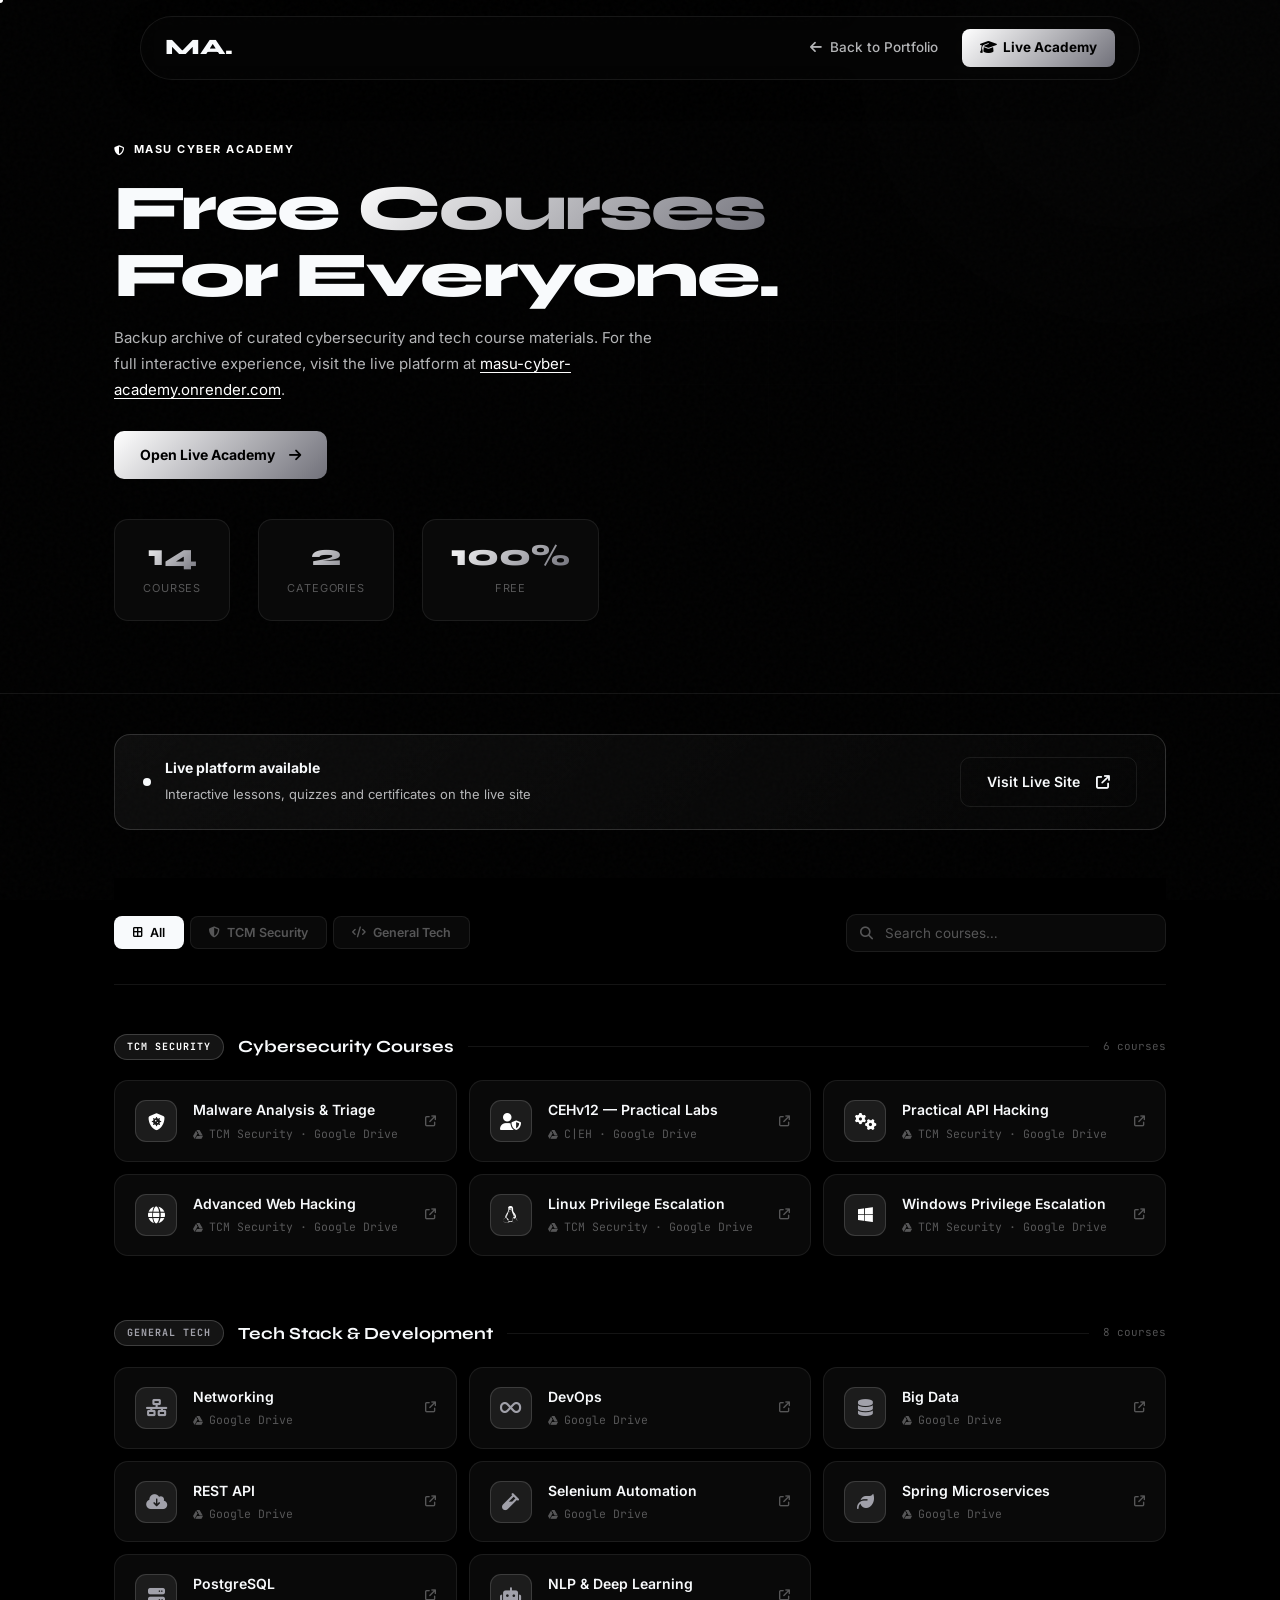
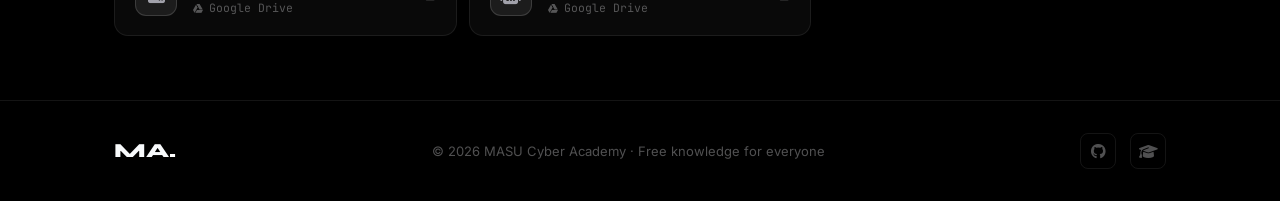
==== commit c59a839b: "add icon for the web page" ====
--- a/courses.html
+++ b/courses.html
@@ -5,6 +5,15 @@
   <meta name="viewport" content="width=device-width, initial-scale=1.0">
   <title>Courses — MASU Cyber Academy</title>
   <meta name="description" content="Free cybersecurity and tech courses curated by MASU Cyber Academy. Malware analysis, privilege escalation, web hacking, networking, and more.">
+
+  <!-- Favicon / App Icons -->
+  <link rel="icon" type="image/x-icon" href="favicon.ico">
+  <link rel="icon" type="image/png" sizes="16x16" href="img/icons/favicon-16x16.png">
+  <link rel="icon" type="image/png" sizes="32x32" href="img/icons/favicon-32x32.png">
+  <link rel="icon" type="image/png" sizes="48x48" href="img/icons/favicon-48x48.png">
+  <link rel="apple-touch-icon" sizes="180x180" href="img/icons/apple-touch-icon.png">
+  <link rel="manifest" href="site.webmanifest">
+  <meta name="theme-color" content="#000000">
 
   <!-- Open Graph / Facebook -->
   <meta property="og:type" content="website">
--- a/css/style.css
+++ b/css/style.css
@@ -1,1260 +1,1906 @@
-/* =============================================
- *   MATYAS ABRAHAM — Professional Portfolio
- *   Dark minimal, INSA-ready
- *   ============================================= */
+/* ================================================
+   MATYAS ABRAHAM — Portfolio v2 (Full Redesign)
+   ================================================ */
+
+*,
+*::before,
+*::after {
+  box-sizing: border-box;
+  margin: 0;
+  padding: 0;
+}
 
 :root {
-  --bg:          #050505;
-  --bg-gradient: radial-gradient(circle at 50% 0%, #0d0d12 0%, #050505 100%);
-  --surface:     rgba(15, 15, 20, 0.6);
-  --surface-br:  rgba(255, 255, 255, 0.05);
-  --surface-hover: rgba(255, 255, 255, 0.08);
-  
-  --accent:      #00f2ff;
-  --accent-2:    #7000ff;
-  --accent-glow: rgba(0, 242, 255, 0.3);
-  
-  --text:        #ffffff;
-  --text-dim:    #a1a1aa;
-  --text-faint:  #52525b;
-  
-  --radius-sm:   8px;
-  --radius-md:   16px;
-  --radius-lg:   24px;
-  
-  --nav-h:       72px;
-  --transition:  cubic-bezier(0.4, 0, 0.2, 1);
-}
-
-*, *::before, *::after { box-sizing: border-box; margin: 0; padding: 0; }
-
-html { scroll-behavior: smooth; font-size: 16px; background: var(--bg); }
+  --bg: #000000;
+  --s1: #090909;
+  --s2: #111111;
+  --s3: #1a1a1a;
+  --border: rgba(255, 255, 255, 0.08);
+  --border-h: rgba(255, 255, 255, 0.45);
+  --cyan: #ffffff;
+  --purple: #a1a1aa;
+  --green: #f8fafc;
+  --text: #f8fafc;
+  --dim: rgba(248, 250, 252, 0.72);
+  --faint: rgba(248, 250, 252, 0.32);
+  --grad: linear-gradient(135deg, #ffffff, #71717a);
+  --grad-90: linear-gradient(90deg, #ffffff, #71717a);
+  --radius: 16px;
+  --nav-h: 64px;
+}
+
+html {
+  scroll-behavior: smooth;
+}
 
 body {
+  font-family: 'Inter', sans-serif;
   background: var(--bg);
-  background-image: var(--bg-gradient);
   color: var(--text);
-  font-family: 'Outfit', sans-serif;
   line-height: 1.6;
   overflow-x: hidden;
   -webkit-font-smoothing: antialiased;
 }
 
-/* Custom Cursor */
-.cursor-dot, .cursor-outline {
+a {
+  color: inherit;
+  text-decoration: none;
+}
+
+strong {
+  color: var(--text);
+  font-weight: 600;
+}
+
+.container {
+  max-width: 1100px;
+  margin: 0 auto;
+  padding: 0 24px;
+}
+
+/* Noise texture overlay */
+body::before {
+  content: '';
+  position: fixed;
+  inset: 0;
+  background-image: url("data:image/svg+xml,%3Csvg viewBox='0 0 256 256' xmlns='http://www.w3.org/2000/svg'%3E%3Cfilter id='noise'%3E%3CfeTurbulence type='fractalNoise' baseFrequency='0.9' numOctaves='4' stitchTiles='stitch'/%3E%3C/filter%3E%3Crect width='100%25' height='100%25' filter='url(%23noise)' opacity='1'/%3E%3C/svg%3E");
+  opacity: 0.022;
   pointer-events: none;
+  z-index: 0;
+}
+
+/* ── Scroll Reveal ── */
+.reveal {
+  opacity: 0;
+  transform: translateY(32px);
+  transition: opacity 0.65s ease, transform 0.65s ease;
+}
+
+.reveal.visible {
+  opacity: 1;
+  transform: none;
+}
+
+.stagger {
+  opacity: 0;
+  transform: translateY(22px);
+  transition: opacity 0.5s ease, transform 0.5s ease;
+}
+
+.stagger.visible {
+  opacity: 1;
+  transform: none;
+}
+
+/* ── Custom Cursor ── */
+.cursor-dot {
+  width: 6px;
+  height: 6px;
+  background: var(--cyan);
+  border-radius: 50%;
   position: fixed;
-  top: 0; left: 0;
+  pointer-events: none;
+  z-index: 9999;
   transform: translate(-50%, -50%);
+  transition: transform 0.1s ease;
+}
+
+.cursor-outline {
+  width: 32px;
+  height: 32px;
+  border: 1.5px solid rgba(255, 255, 255, 0.5);
   border-radius: 50%;
-  z-index: 9999;
-  transition: opacity 0.3s ease;
-}
-
-.cursor-dot {
-  width: 6px; height: 6px;
-  background-color: var(--accent);
-}
-
-.cursor-outline {
-  width: 30px; height: 30px;
-  border: 1px solid var(--accent);
-  transition: all 0.2s var(--transition);
-}
-
-a { color: inherit; text-decoration: none; }
-
-/* Scrollbar */
-::-webkit-scrollbar { width: 4px; }
-::-webkit-scrollbar-track { background: var(--bg); }
-::-webkit-scrollbar-thumb { 
-  background: linear-gradient(var(--accent), var(--accent-2)); 
-  border-radius: 10px; 
-}
-
-/* =============================================
- *   NAV
- *   ============================================= */
+  position: fixed;
+  pointer-events: none;
+  z-index: 9998;
+  transform: translate(-50%, -50%);
+  transition: all 0.15s ease;
+}
+
+/* ==============================================
+   NAVBAR
+   ============================================== */
 #navbar {
   position: fixed;
-  top: 24px; left: 50%;
-  transform: translateX(-50%);
-  width: calc(100% - 48px);
-  max-width: 1100px;
+  inset-block-start: 16px;
+  left: 0;
+  right: 0;
   height: var(--nav-h);
-  z-index: 1000;
-  background: var(--surface);
-  backdrop-filter: blur(12px);
-  -webkit-backdrop-filter: blur(12px);
-  border: 1px solid var(--surface-br);
-  border-radius: var(--radius-md);
-  transition: all 0.4s var(--transition);
-}
-
-#navbar.scrolled {
-  top: 12px;
-  width: calc(100% - 24px);
-  background: rgba(10, 10, 15, 0.8);
+  z-index: 100;
+  padding: 0 24px;
+  pointer-events: none;
 }
 
 .nav-inner {
+  max-width: 1000px;
+  margin: 0 auto;
+  padding: 0 24px;
+  height: 100%;
   display: flex;
   align-items: center;
   justify-content: space-between;
-  height: 100%;
-  padding: 0 24px;
+  background: rgba(6, 6, 6, 0.5);
+  backdrop-filter: blur(20px) saturate(160%);
+  -webkit-backdrop-filter: blur(20px) saturate(160%);
+  border: 1px solid rgba(255, 255, 255, 0.08);
+  border-radius: 999px;
+  pointer-events: auto;
+  transition: all 0.4s cubic-bezier(0.16, 1, 0.3, 1);
+  box-shadow: 0 10px 30px rgba(0, 0, 0, 0.3);
+}
+
+#navbar.scrolled .nav-inner {
+  background: rgba(6, 6, 6, 0.8);
+  border-color: rgba(255, 255, 255, 0.15);
+  transform: scale(0.98);
 }
 
 .nav-logo {
   font-family: 'Syne', sans-serif;
+  font-size: 22px;
   font-weight: 800;
-  font-size: 22px;
-  background: linear-gradient(135deg, var(--accent), var(--accent-2));
+  color: var(--text);
+  letter-spacing: -0.02em;
+}
+
+.nav-logo-dot {
+  color: var(--cyan);
+}
+
+.nav-links {
+  display: flex;
+  align-items: center;
+  gap: 4px;
+}
+
+.nav-links a {
+  font-size: 13.5px;
+  font-weight: 500;
+  color: var(--dim);
+  padding: 7px 14px;
+  border-radius: 8px;
+  transition: color 0.2s, background 0.2s;
+}
+
+.nav-links a:hover,
+.nav-links a.active {
+  color: var(--text);
+  background: rgba(255, 255, 255, 0.055);
+}
+
+.nav-links a.nav-cta {
+  background: var(--grad);
+  color: #000;
+  font-weight: 700;
+  padding: 8px 18px;
+  margin-left: 6px;
+}
+
+.nav-links a.nav-cta:hover {
+  opacity: 0.85;
+  background: var(--grad);
+}
+
+.nav-toggle {
+  display: none;
+  background: transparent;
+  border: 1px solid var(--border);
+  color: var(--text);
+  width: 38px;
+  height: 38px;
+  border-radius: 8px;
+  cursor: pointer;
+  font-size: 15px;
+  align-items: center;
+  justify-content: center;
+}
+
+/* ==============================================
+   HERO
+   ============================================== */
+#hero {
+  min-height: 100vh;
+  display: flex;
+  flex-direction: column;
+  align-items: stretch;
+  padding-top: var(--nav-h);
+  position: relative;
+  overflow: hidden;
+}
+
+.hero-bg {
+  position: absolute;
+  inset: 0;
+  pointer-events: none;
+  z-index: 0;
+}
+
+.orb {
+  position: absolute;
+  border-radius: 50%;
+  filter: blur(100px);
+}
+
+.orb-1 {
+  width: 700px;
+  height: 700px;
+  background: radial-gradient(circle, rgba(255, 255, 255, 0.1), transparent 65%);
+  top: -200px;
+  right: -200px;
+  animation: orbFloat 12s ease-in-out infinite;
+}
+
+.orb-2 {
+  width: 500px;
+  height: 500px;
+  background: radial-gradient(circle, rgba(255, 255, 255, 0.08), transparent 65%);
+  bottom: 0;
+  left: -150px;
+  animation: orbFloat 16s ease-in-out infinite reverse;
+}
+
+.orb-3 {
+  width: 300px;
+  height: 300px;
+  background: radial-gradient(circle, rgba(255, 255, 255, 0.05), transparent 65%);
+  top: 40%;
+  left: 40%;
+  animation: orbFloat 10s ease-in-out infinite 4s;
+}
+
+@keyframes orbFloat {
+
+  0%,
+  100% {
+    transform: translate(0, 0) scale(1);
+  }
+
+  33% {
+    transform: translate(30px, -40px) scale(1.05);
+  }
+
+  66% {
+    transform: translate(-20px, 20px) scale(0.97);
+  }
+}
+
+.grid-overlay {
+  position: absolute;
+  inset: 0;
+  background-image:
+    linear-gradient(rgba(255, 255, 255, 0.018) 1px, transparent 1px),
+    linear-gradient(90deg, rgba(255, 255, 255, 0.018) 1px, transparent 1px);
+  background-size: 64px 64px;
+  mask-image: radial-gradient(ellipse at center, rgba(0, 0, 0, 0.6) 0%, transparent 75%);
+}
+
+.hero-inner {
+  flex: 1;
+  display: grid;
+  grid-template-columns: 1fr 1fr;
+  gap: 64px;
+  align-items: center;
+  padding: 80px 24px;
+  max-width: 1100px;
+  margin: 0 auto;
+  width: 100%;
+  position: relative;
+  z-index: 1;
+}
+
+.hero-status {
+  display: inline-flex;
+  align-items: center;
+  gap: 8px;
+  font-size: 12px;
+  font-weight: 600;
+  color: var(--cyan);
+  background: rgba(0, 212, 255, 0.07);
+  border: 1px solid rgba(0, 212, 255, 0.18);
+  padding: 6px 14px 6px 10px;
+  border-radius: 999px;
+  margin-bottom: 28px;
+  letter-spacing: 0.04em;
+  text-transform: uppercase;
+}
+
+.status-dot {
+  width: 7px;
+  height: 7px;
+  background: var(--cyan);
+  border-radius: 50%;
+  animation: pulse 2s infinite;
+}
+
+@keyframes pulse {
+
+  0%,
+  100% {
+    opacity: 1;
+    transform: scale(1);
+  }
+
+  50% {
+    opacity: 0.35;
+    transform: scale(0.65);
+  }
+}
+
+.hero-name {
+  font-family: 'Syne', sans-serif;
+  font-size: clamp(52px, 6.5vw, 84px);
+  font-weight: 800;
+  line-height: 1.0;
+  letter-spacing: -0.03em;
+  margin-bottom: 20px;
+}
+
+.hero-name-grad {
+  background: var(--grad);
   -webkit-background-clip: text;
-  background-clip: text; /* Fixed compatibility lint */
   -webkit-text-fill-color: transparent;
-  letter-spacing: -0.5px;
-}
-
-.nav-links {
-  display: flex;
-  align-items: center;
-  gap: 8px;
-}
-
-.nav-links a {
+  background-clip: text;
+}
+
+.hero-role {
   font-size: 14px;
   font-weight: 500;
-  color: var(--text-dim);
-  padding: 8px 16px;
-  border-radius: var(--radius-sm);
-  transition: all 0.3s var(--transition);
-}
-
-.nav-links a:hover, .nav-links a.active {
-  color: var(--text);
-  background: var(--surface-hover);
-}
-
-.nav-links a.nav-cta {
-  background: var(--accent);
-  color: var(--bg);
-  font-weight: 600;
-  margin-left: 8px;
-}
-
-.nav-links a.nav-cta:hover {
-  background: #00d8e6;
-  box-shadow: 0 0 20px var(--accent-glow);
-}
-
-.nav-toggle {
-  display: none;
-  background: none;
-  border: none;
-  color: var(--text);
-  font-size: 20px;
-  cursor: pointer;
-}
-
-/* Smooth mobile nav transitions */
-.nav-links {
-  transition: transform 260ms var(--transition), opacity 200ms ease;
-  transform-origin: top right;
-}
-
-/* Mobile navigation and touch-device tweaks */
-@media (hover: none) and (pointer: coarse) {
-  .cursor-dot,
-  .cursor-outline { display: none; }
-}
-
-/* Responsive rules (mobile-first adjustments) */
-@media (max-width: 900px) {
-  #navbar {
-    left: 0;
-    transform: none;
-    width: 100%;
-    max-width: none;
-    border-radius: 0;
-    top: 0;
-    margin: 0;
-    padding: 0 12px;
-  }
-
-  .nav-inner { padding: 0 12px; }
-
-  .nav-toggle { display: block; }
-
-  .nav-links {
-    display: none;
-    position: absolute;
-    top: calc(var(--nav-h) + 12px);
-    right: 16px;
-    flex-direction: column;
-    background: var(--surface);
-    border-radius: 12px;
-    padding: 8px;
-    gap: 0;
-    min-width: 200px;
-    border: 1px solid var(--surface-br);
-    box-shadow: 0 12px 30px rgba(0,0,0,0.5);
-    z-index: 1100;
-  }
-
-  .nav-links.open { display: flex; }
-
-  .nav-links a { padding: 10px 14px; display: block; }
-
-  /* Hero layout stacks on smaller screens */
-  #hero {
-    padding-top: calc(var(--nav-h) + 30px);
-    grid-template-columns: 1fr;
-    gap: 24px;
-    min-height: auto;
-    padding-bottom: 48px;
-  }
-
-  .hero-actions { flex-direction: column; align-items: stretch; }
-  .hero-stats { gap: 16px; flex-wrap: wrap; }
-  .hero-desc { max-width: 100%; }
-  .code-window { max-width: 100%; }
-
-  /* Grids to fewer columns */
-  .projects-grid { grid-template-columns: repeat(2, 1fr); }
-  .about-grid { grid-template-columns: 1fr; gap: 32px; }
-  .about-cards { grid-template-columns: 1fr 1fr; }
-  .skills-grid { grid-template-columns: 1fr; gap: 32px; }
-  .contact-grid { grid-template-columns: 1fr; gap: 28px; }
-
-  .projects-grid .project-card { padding: 20px; }
-  .container { padding: 0 16px; }
-}
-
-@media (max-width: 600px) {
-  .projects-grid { grid-template-columns: 1fr; }
-  .about-cards { grid-template-columns: 1fr; }
-  .hero-name { font-size: clamp(40px, 10vw, 72px); }
-  .nav-links { right: 12px; left: 12px; top: calc(var(--nav-h) + 8px); }
-  .nav-links a { padding: 10px 12px; }
-  .btn-primary { padding: 12px 18px; }
-  .btn-ghost { padding: 10px 14px; }
-  .cw-body { padding: 16px; min-height: 180px; font-size: 12px; }
-  .section { padding: 60px 0; }
-  .section h2 { margin-bottom: 32px; }
-}
-
-/* =============================================
- *   BUTTONS
- *   ============================================= */
-.btn-primary {
+  color: var(--dim);
+  letter-spacing: 0.04em;
+  margin-bottom: 20px;
+}
+
+.hero-bio {
+  font-size: 15px;
+  color: var(--dim);
+  line-height: 1.75;
+  max-width: 480px;
+  margin-bottom: 36px;
+}
+
+.hero-actions {
+  display: flex;
+  gap: 12px;
+  flex-wrap: wrap;
+  margin-bottom: 44px;
+}
+
+.btn-grad {
   display: inline-flex;
   align-items: center;
-  gap: 10px;
-  background: var(--accent);
-  color: var(--bg);
-  font-size: 15px;
-  font-weight: 600;
-  padding: 14px 32px;
-  border-radius: var(--radius-sm);
+  gap: 8px;
+  background: var(--grad);
+  color: #000;
+  font-weight: 700;
+  font-size: 14px;
+  padding: 13px 26px;
+  border-radius: 10px;
   border: none;
   cursor: pointer;
-  transition: all 0.3s var(--transition);
-}
-
-.btn-primary:hover {
-  background: #00d8e6;
+  transition: opacity 0.2s, transform 0.2s, box-shadow 0.2s;
+  box-shadow: 0 0 0 0 rgba(0, 212, 255, 0);
+}
+
+.btn-grad:hover {
+  opacity: 0.88;
   transform: translateY(-2px);
-  box-shadow: 0 8px 24px var(--accent-glow);
+  box-shadow: 0 12px 30px rgba(0, 212, 255, 0.2);
 }
 
 .btn-ghost {
   display: inline-flex;
   align-items: center;
-  gap: 10px;
+  gap: 8px;
   background: transparent;
   color: var(--text);
-  font-size: 15px;
-  font-weight: 500;
-  padding: 13px 28px;
-  border-radius: var(--radius-sm);
-  border: 1px solid var(--surface-br);
+  font-weight: 600;
+  font-size: 14px;
+  padding: 13px 26px;
+  border-radius: 10px;
+  border: 1px solid var(--border);
   cursor: pointer;
-  transition: all 0.3s var(--transition);
+  transition: border-color 0.2s, background 0.2s, transform 0.2s;
 }
 
 .btn-ghost:hover {
-  background: var(--surface-hover);
-  border-color: var(--text-faint);
-}
-
-/* Ripple effect base styles */
-.ripple {
+  border-color: var(--border-h);
+  background: rgba(0, 212, 255, 0.04);
+  transform: translateY(-2px);
+}
+
+.hero-stats {
+  display: flex;
+  align-items: center;
+  gap: 24px;
+}
+
+.hstat-num {
+  display: block;
+  font-family: 'Syne', sans-serif;
+  font-size: 26px;
+  font-weight: 800;
+  background: var(--grad);
+  -webkit-background-clip: text;
+  -webkit-text-fill-color: transparent;
+  background-clip: text;
+  line-height: 1;
+  margin-bottom: 3px;
+}
+
+.hstat-label {
+  font-size: 11px;
+  color: var(--faint);
+  letter-spacing: 0.04em;
+}
+
+.hstat-sep {
+  width: 1px;
+  height: 36px;
+  background: var(--border);
+}
+
+/* Terminal */
+.hero-right {
+  position: relative;
+}
+
+.hero-terminal {
+  background: rgba(9, 13, 24, 0.95);
+  border: 1px solid var(--border);
+  border-radius: 16px;
+  overflow: hidden;
+  box-shadow: 0 32px 80px rgba(0, 0, 0, 0.7), 0 0 0 1px rgba(255, 255, 255, 0.04);
+}
+
+.term-bar {
+  background: rgba(255, 255, 255, 0.03);
+  border-bottom: 1px solid var(--border);
+  padding: 12px 16px;
+  display: flex;
+  align-items: center;
+  gap: 12px;
+}
+
+.term-dots {
+  display: flex;
+  gap: 6px;
+}
+
+.term-dots span {
+  width: 11px;
+  height: 11px;
+  border-radius: 50%;
+}
+
+.td-red {
+  background: #ff5f57;
+}
+
+.td-yellow {
+  background: #febc2e;
+}
+
+.td-green {
+  background: #28c840;
+}
+
+.term-title {
+  font-family: 'JetBrains Mono', monospace;
+  font-size: 12px;
+  color: var(--faint);
+  flex: 1;
+  text-align: center;
+}
+
+.term-copy {
+  font-family: 'JetBrains Mono', monospace;
+  font-size: 11px;
+  color: var(--faint);
+  background: none;
+  border: 1px solid var(--border);
+  padding: 2px 8px;
+  border-radius: 4px;
+  cursor: pointer;
+  transition: color 0.2s, border-color 0.2s;
+}
+
+.term-copy:hover {
+  color: var(--cyan);
+  border-color: var(--border-h);
+}
+
+.term-body {
+  font-family: 'JetBrains Mono', monospace;
+  font-size: 13px;
+  line-height: 1.8;
+  padding: 20px;
+  min-height: 210px;
+  color: rgba(255, 255, 255, 0.72);
+}
+
+.term-body .cmd {
+  color: var(--cyan);
+}
+
+.term-body .out {
+  color: rgba(255, 255, 255, 0.65);
+}
+
+.term-body .ok {
+  color: var(--green);
+}
+
+.term-body .dim {
+  color: var(--faint);
+}
+
+.cursor-blink {
+  display: inline-block;
+  width: 9px;
+  height: 15px;
+  background: var(--cyan);
+  animation: blink 1s step-end infinite;
+  vertical-align: middle;
+  margin-left: 2px;
+  border-radius: 1px;
+}
+
+@keyframes blink {
+  50% {
+    opacity: 0;
+  }
+}
+
+
+@keyframes badgeFloat {
+
+  0%,
+  100% {
+    transform: translateY(0);
+  }
+
+  50% {
+    transform: translateY(-8px);
+  }
+}
+
+/* Scroll hint */
+.hero-scroll-hint {
   position: absolute;
-  border-radius: 50%;
-  transform: scale(0);
-  pointer-events: none;
-  animation: ripple 600ms ease-out;
-  background: rgba(0,242,255,0.12);
-}
-
-@keyframes ripple {
-  to { transform: scale(4); opacity: 0; }
-}
-
-/* Ensure clickable elements are positioned for ripple */
-.btn-primary, .btn-ghost, .nav-toggle, .copy-btn {
-  position: relative; overflow: hidden;
-}
-
-/* =============================================
- *   HERO
- *   ============================================= */
-#hero {
-  min-height: 100vh;
-  padding-top: calc(var(--nav-h) + 60px);
-  padding-bottom: 80px;
-  display: grid;
-  grid-template-columns: 1.2fr 1fr;
-  align-items: center;
-  gap: 40px;
-  max-width: 1200px;
-  margin: 0 auto;
-  padding-left: 24px;
-  padding-right: 24px;
-}
-
-.hero-eyebrow {
-  display: inline-flex;
-  align-items: center;
-  gap: 10px;
-  padding: 6px 16px;
-  background: var(--surface);
-  border: 1px solid var(--surface-br);
-  border-radius: 100px;
+  bottom: 32px;
+  left: 50%;
+  transform: translateX(-50%);
+  display: flex;
+  flex-direction: column;
+  align-items: center;
+  gap: 8px;
+  z-index: 1;
+}
+
+.hero-scroll-hint span {
+  font-size: 10px;
+  letter-spacing: 0.15em;
+  text-transform: uppercase;
+  color: var(--faint);
+}
+
+.scroll-line {
+  width: 1px;
+  height: 40px;
+  background: linear-gradient(to bottom, var(--faint), transparent);
+  animation: scrollPulse 2s ease-in-out infinite;
+}
+
+@keyframes scrollPulse {
+
+  0%,
+  100% {
+    opacity: 0.4;
+    transform: scaleY(1);
+  }
+
+  50% {
+    opacity: 1;
+    transform: scaleY(1.1);
+  }
+}
+
+/* ==============================================
+   MARQUEE STRIP
+   ============================================== */
+.marquee-strip {
+  border-top: 1px solid var(--border);
+  border-bottom: 1px solid var(--border);
+  background: rgba(255, 255, 255, 0.012);
+  padding: 14px 0;
+  overflow: hidden;
+  white-space: nowrap;
+  position: relative;
+}
+
+.marquee-strip::before,
+.marquee-strip::after {
+  content: '';
+  position: absolute;
+  top: 0;
+  bottom: 0;
+  width: 100px;
+  z-index: 1;
+}
+
+.marquee-strip::before {
+  left: 0;
+  background: linear-gradient(to right, var(--bg), transparent);
+}
+
+.marquee-strip::after {
+  right: 0;
+  background: linear-gradient(to left, var(--bg), transparent);
+}
+
+.marquee-track {
+  display: inline-block;
+  animation: marqueeScroll 32s linear infinite;
+}
+
+.marquee-strip:hover .marquee-track {
+  animation-play-state: paused;
+}
+
+.marquee-track span {
+  font-family: 'JetBrains Mono', monospace;
   font-size: 12px;
   font-weight: 500;
-  color: var(--accent);
-  letter-spacing: 0.1em;
+  color: var(--faint);
+  margin-right: 18px;
+  letter-spacing: 0.05em;
   text-transform: uppercase;
-  margin-bottom: 24px;
-}
-
-.dot {
-  width: 6px; height: 6px;
-  background: var(--accent);
-  border-radius: 50%;
-  box-shadow: 0 0 10px var(--accent);
-  animation: pulse 2s infinite;
-}
-
-@keyframes pulse {
-  0%, 100% { opacity: 1; transform: scale(1); }
-  50% { opacity: 0.5; transform: scale(1.2); }
-}
-
-.hero-name {
-  font-family: 'Syne', sans-serif;
-  font-weight: 800;
-  font-size: clamp(56px, 8vw, 92px);
-  line-height: 0.9;
-  letter-spacing: -0.04em;
-  color: var(--text);
-  margin-bottom: 24px;
-}
-
-.hero-name span {
-  display: block;
-  background: linear-gradient(135deg, var(--accent), var(--accent-2));
-  -webkit-background-clip: text;
-  background-clip: text; /* Fixed compatibility lint */
-  -webkit-text-fill-color: transparent;
-}
-
-/* Animated neon gradient for hero name */
-.hero-name span {
-  background-size: 200% 200%;
-  animation: hero-gradient 6s ease-in-out infinite;
-  text-shadow: 0 6px 20px rgba(0,242,255,0.06), 0 2px 6px rgba(112,0,255,0.04);
-}
-
-@keyframes hero-gradient {
-  0% { background-position: 0% 50%; filter: drop-shadow(0 0 6px rgba(0,242,255,0.06)); }
-  50% { background-position: 100% 50%; filter: drop-shadow(0 0 12px rgba(112,0,255,0.08)); }
-  100% { background-position: 0% 50%; }
-}
-
-.hero-tagline {
-  font-size: 18px;
-  font-weight: 500;
-  color: var(--text-dim);
-  margin-bottom: 24px;
-}
-
-.hero-desc {
-  font-size: 17px;
-  color: var(--text-dim);
-  line-height: 1.7;
-  max-width: 520px;
-  margin-bottom: 40px;
-}
-
-.hero-desc strong { color: var(--text); font-weight: 600; }
-
-.hero-actions {
-  display: flex;
-  gap: 16px;
-  margin-bottom: 64px;
-}
-
-.hero-stats {
-  display: flex;
-  gap: 48px;
-}
-
-.hstat span {
-  display: block;
-  font-family: 'Syne', sans-serif;
-  font-size: 32px;
-  font-weight: 800;
-  color: var(--text);
-  line-height: 1;
-  margin-bottom: 8px;
-}
-
-.hstat p {
+  transition: color 0.2s;
+}
+
+.marquee-track span:not(.sep):hover {
+  color: var(--cyan);
+}
+
+@keyframes marqueeScroll {
+  from {
+    transform: translateX(0);
+  }
+
+  to {
+    transform: translateX(-50%);
+  }
+}
+
+/* ==============================================
+   SECTION SHARED
+   ============================================== */
+.section {
+  padding: 110px 0;
+  position: relative;
+  z-index: 1;
+}
+
+.sec-eyebrow {
+  display: flex;
+  align-items: center;
+  gap: 10px;
   font-size: 11px;
-  font-weight: 600;
-  color: var(--text-faint);
+  font-weight: 700;
   text-transform: uppercase;
-  letter-spacing: 0.1em;
-}
-
-/* Code Window */
-.hero-visual {
-  position: relative;
-  display: flex;
-  justify-content: center;
-}
-
-.code-window {
-  width: 100%;
-  max-width: 500px;
-  background: #0a0a0f;
-  border: 1px solid var(--surface-br);
-  border-radius: var(--radius-md);
-  overflow: hidden;
-  box-shadow: 0 40px 80px rgba(0,0,0,0.6), 0 0 0 1px var(--surface-br);
-}
-
-.cw-bar {
-  display: flex;
-  align-items: center;
-  gap: 12px;
-  padding: 12px 16px;
-  background: var(--surface);
-  border-bottom: 1px solid var(--surface-br);
-}
-
-.cw-dots { display: flex; gap: 6px; }
-.cw-dots span { width: 10px; height: 10px; border-radius: 50%; opacity: 0.8; }
-.cw-dots span:nth-child(1) { background: #ff5f57; }
-.cw-dots span:nth-child(2) { background: #ffbd2e; }
-.cw-dots span:nth-child(3) { background: #28ca41; }
-
-.cw-title {
-  font-family: 'Outfit', sans-serif;
+  letter-spacing: 0.16em;
+  color: var(--faint);
+  margin-bottom: 14px;
+}
+
+.sec-num {
+  font-family: 'JetBrains Mono', monospace;
+  color: var(--cyan);
   font-size: 11px;
-  font-weight: 500;
-  color: var(--text-faint);
-  text-transform: uppercase;
-  letter-spacing: 0.05em;
-  margin-left: 4px;
-}
-
-.cw-body {
-  padding: 24px;
-  font-family: 'Monaco', 'Consolas', 'Liberation Mono', monospace;
-  font-size: 13px;
-  line-height: 1.8;
-  color: var(--text-dim);
-  min-height: 260px;
-}
-
-/* Copy button for terminal */
-.cw-bar .copy-btn {
-  margin-left: auto;
-  background: transparent;
-  color: var(--text-dim);
-  border: 1px solid var(--surface-br);
-  padding: 6px 10px;
-  border-radius: 8px;
-  font-size: 13px;
-  cursor: pointer;
-}
-
-.cw-bar .copy-btn:hover { background: var(--surface-hover); color: var(--text); }
-
-.cw-body .cmd { color: var(--accent); }
-.cw-body .out { color: #a582ff; }
-.cw-body .dim { color: var(--text-faint); }
-.cw-body .cursor-blink {
-  display: inline-block;
-  width: 6px; height: 14px;
-  background: var(--accent);
-  animation: blink 1s infinite;
-  vertical-align: middle;
-  margin-left: 4px;
-}
-
-@keyframes blink { 0%, 100% { opacity: 1; } 50% { opacity: 0; } }
-
-/* =============================================
- *   SECTIONS
- *   ============================================= */
-.section {
-  padding: 120px 0;
-  border-top: 1px solid var(--surface-br);
-}
-
-.container {
-  max-width: 1200px;
-  margin: 0 auto;
-  padding: 0 24px;
-}
-
-.section-label {
-  font-size: 11px;
-  font-weight: 600;
-  color: var(--accent);
-  text-transform: uppercase;
-  letter-spacing: 0.2em;
-  margin-bottom: 16px;
-  display: block;
 }
 
 .section h2 {
   font-family: 'Syne', sans-serif;
-  font-size: clamp(32px, 5vw, 52px);
+  font-size: clamp(28px, 4vw, 44px);
   font-weight: 800;
   letter-spacing: -0.02em;
   line-height: 1.1;
-  color: var(--text);
-  margin-bottom: 64px;
-}
-
-/* Reveal animation */
-.reveal {
-  opacity: 0;
-  transform: translateY(40px);
-  transition: all 0.8s var(--transition);
-}
-
-.reveal.visible {
-  opacity: 1;
-  transform: translateY(0);
-}
-
-/* =============================================
- *   ABOUT
- *   ============================================= */
-.about-grid {
+  margin-bottom: 52px;
+}
+
+/* ==============================================
+   ABOUT
+   ============================================== */
+.about-layout {
   display: grid;
   grid-template-columns: 1fr 1fr;
-  gap: 80px;
+  gap: 72px;
   align-items: start;
 }
 
-.about-text h2 { margin-bottom: 32px; }
+.about-text h2 {
+  margin-bottom: 20px;
+}
 
 .about-text p {
-  color: var(--text-dim);
-  margin-bottom: 24px;
-  font-size: 17px;
-}
-
-.about-text strong { color: var(--text); font-weight: 600; }
+  color: var(--dim);
+  font-size: 15px;
+  line-height: 1.78;
+  margin-bottom: 18px;
+}
+
+.currently {
+  margin-top: 28px;
+  background: var(--s2);
+  border: 1px solid var(--border);
+  border-radius: 12px;
+  padding: 18px 20px;
+}
+
+.currently-label {
+  font-size: 10px;
+  font-weight: 700;
+  text-transform: uppercase;
+  letter-spacing: 0.12em;
+  color: var(--cyan);
+  margin-bottom: 12px;
+}
+
+.cur-item {
+  display: flex;
+  align-items: center;
+  gap: 10px;
+  font-size: 13.5px;
+  color: var(--dim);
+  padding: 5px 0;
+}
+
+.cur-item i {
+  color: var(--green);
+  font-size: 7px;
+}
 
 .about-cards {
   display: grid;
   grid-template-columns: 1fr 1fr;
-  gap: 20px;
+  gap: 14px;
 }
 
 .acard {
-  background: var(--surface);
-  border: 1px solid var(--surface-br);
-  border-radius: var(--radius-md);
-  padding: 32px;
-  transition: all 0.4s var(--transition);
-}
-
-.acard:hover { 
-  border-color: var(--accent); 
-  transform: translateY(-8px);
-  box-shadow: 0 20px 40px rgba(0,0,0,0.4);
-}
-
-.acard i {
+  background: var(--s1);
+  border: 1px solid var(--border);
+  border-radius: var(--radius);
+  padding: 22px;
+  transition: border-color 0.25s, transform 0.25s, box-shadow 0.25s;
+}
+
+.acard:hover {
+  border-color: var(--border-h);
+  transform: translateY(-4px);
+  box-shadow: 0 16px 40px rgba(0, 0, 0, 0.4), 0 0 0 1px rgba(0, 212, 255, 0.06);
+}
+
+.acard-icon {
+  width: 40px;
+  height: 40px;
+  background: rgba(0, 212, 255, 0.08);
+  border-radius: 10px;
+  display: flex;
+  align-items: center;
+  justify-content: center;
+  font-size: 17px;
+  color: var(--cyan);
+  margin-bottom: 14px;
+}
+
+.acard h4 {
+  font-size: 14px;
+  font-weight: 700;
+  margin-bottom: 8px;
+}
+
+.acard p {
+  font-size: 13px;
+  color: var(--dim);
+  line-height: 1.6;
+}
+
+/* ==============================================
+   SKILLS
+   ============================================== */
+.skills-wrap {
+  display: flex;
+  flex-direction: column;
+  gap: 10px;
+}
+
+.skill-row {
+  display: grid;
+  grid-template-columns: 120px 1fr;
+  gap: 0;
+  align-items: center;
+  background: var(--s1);
+  border: 1px solid var(--border);
+  border-radius: 12px;
+  overflow: hidden;
+  transition: border-color 0.25s;
+}
+
+.skill-row:hover {
+  border-color: rgba(255, 255, 255, 0.12);
+}
+
+.skill-cat {
+  display: flex;
+  flex-direction: column;
+  align-items: center;
+  gap: 6px;
+  padding: 20px 16px;
+  border-right: 1px solid var(--border);
+  background: rgba(255, 255, 255, 0.02);
+}
+
+.skill-cat-icon {
+  width: 36px;
+  height: 36px;
+  background: rgba(0, 212, 255, 0.08);
+  border-radius: 8px;
+  display: flex;
+  align-items: center;
+  justify-content: center;
+  font-size: 15px;
+  color: var(--cyan);
+}
+
+.skill-cat span {
+  font-size: 11px;
+  font-weight: 600;
+  color: var(--faint);
+  letter-spacing: 0.08em;
+  text-transform: uppercase;
+}
+
+.skill-pills {
+  display: flex;
+  flex-wrap: wrap;
+  gap: 8px;
+  padding: 18px 22px;
+}
+
+.skill-pills span {
+  font-size: 12px;
+  font-weight: 500;
+  color: var(--dim);
+  background: rgba(255, 255, 255, 0.04);
+  border: 1px solid var(--border);
+  padding: 5px 13px;
+  border-radius: 7px;
+  transition: background 0.2s, color 0.2s, border-color 0.2s;
+}
+
+.skill-pills span:hover {
+  background: rgba(0, 212, 255, 0.07);
+  color: var(--cyan);
+  border-color: rgba(0, 212, 255, 0.2);
+}
+
+/* ==============================================
+   JOURNEY / TIMELINE
+   ============================================== */
+.tl {
+  position: relative;
+  padding-left: 56px;
+}
+
+.tl-line {
+  position: absolute;
+  left: 14px;
+  top: 8px;
+  bottom: 0;
+  width: 2px;
+  background: linear-gradient(to bottom, rgba(0, 212, 255, 0.5), rgba(167, 139, 250, 0.3), transparent);
+  border-radius: 2px;
+}
+
+.tl-item {
+  position: relative;
+  margin-bottom: 40px;
+  display: grid;
+  grid-template-columns: 56px 1fr;
+  gap: 0;
+  margin-left: -56px;
+}
+
+.tl-node {
+  width: 14px;
+  height: 14px;
+  border-radius: 50%;
+  background: var(--s2);
+  border: 2px solid rgba(255, 255, 255, 0.15);
+  position: absolute;
+  left: 8px;
+  top: 6px;
+  transition: border-color 0.3s;
+}
+
+.tl-node--active {
+  background: var(--cyan);
+  border-color: var(--cyan);
+  box-shadow: 0 0 16px rgba(0, 212, 255, 0.5);
+}
+
+.tl-item:hover .tl-node {
+  border-color: var(--cyan);
+}
+
+.tl-year {
+  font-family: 'JetBrains Mono', monospace;
+  font-size: 11px;
+  font-weight: 700;
+  color: var(--faint);
+  padding-top: 6px;
+  padding-left: 28px;
+  white-space: nowrap;
+  letter-spacing: 0.06em;
+}
+
+.tl-year--active {
+  color: var(--cyan);
+}
+
+.tl-card {
+  background: var(--s1);
+  border: 1px solid var(--border);
+  border-radius: 12px;
+  padding: 20px 22px;
+  margin-left: 16px;
+  transition: border-color 0.25s;
+}
+
+.tl-item:hover .tl-card {
+  border-color: rgba(255, 255, 255, 0.12);
+}
+
+.tl-card--active {
+  border-color: rgba(0, 212, 255, 0.2);
+  background: rgba(0, 212, 255, 0.03);
+}
+
+.tl-card h4 {
+  font-size: 15px;
+  font-weight: 700;
+  margin-bottom: 7px;
+}
+
+.tl-card p {
+  font-size: 13.5px;
+  color: var(--dim);
+  line-height: 1.65;
+}
+
+.tl-chip {
+  display: inline-block;
+  margin-top: 12px;
+  font-size: 10px;
+  font-weight: 800;
+  text-transform: uppercase;
+  letter-spacing: 0.1em;
+  background: var(--grad);
+  color: #000;
+  padding: 3px 10px;
+  border-radius: 999px;
+}
+
+/* ==============================================
+   PROJECTS — BENTO GRID
+   ============================================== */
+.bento {
+  display: flex;
+  flex-direction: column;
+  gap: 14px;
+}
+
+.bento-row {
+  display: grid;
+  grid-template-columns: repeat(3, 1fr);
+  gap: 14px;
+  align-items: stretch;
+}
+
+/* ── base card ── */
+.bcard {
+  display: flex;
+  flex-direction: column;
+  background: var(--s1);
+  border: 1px solid var(--border);
+  border-radius: 18px;
+  padding: 28px;
+  position: relative;
+  overflow: hidden;
+  text-decoration: none;
+  color: inherit;
+  transition: border-color 0.25s ease, transform 0.25s ease, box-shadow 0.25s ease;
+}
+
+.bcard:hover {
+  border-color: var(--border-h);
+  transform: translateY(-5px);
+  box-shadow: 0 24px 64px rgba(0, 0, 0, 0.6), 0 0 0 1px rgba(0, 212, 255, 0.07);
+}
+
+/* ── featured card ── */
+.bcard--feat {
+  padding: 40px;
+  background: linear-gradient(var(--s1), var(--s1)) padding-box,
+    var(--grad) border-box;
+  border: 2px solid transparent;
+}
+
+.bcard--feat:hover {
+  transform: translateY(-5px);
+  box-shadow: 0 32px 80px rgba(0, 0, 0, 0.6), 0 0 40px rgba(0, 212, 255, 0.07);
+}
+
+.bcard--feat h3 {
   font-size: 24px;
-  color: var(--accent);
-  margin-bottom: 16px;
-  display: block;
-}
-
-.acard h4 {
+}
+
+.bcard--feat>p {
+  font-size: 15px;
+  max-width: 720px;
+}
+
+/* Glow blob inside featured */
+.bcard-glow {
+  position: absolute;
+  width: 400px;
+  height: 400px;
+  background: radial-gradient(circle, rgba(0, 212, 255, 0.06) 0%, transparent 65%);
+  top: -150px;
+  right: -100px;
+  border-radius: 50%;
+  pointer-events: none;
+}
+
+/* ── live card ── */
+.bcard--live {
+  border-color: rgba(52, 211, 153, 0.15);
+}
+
+.bcard--live:hover {
+  border-color: rgba(52, 211, 153, 0.4);
+  box-shadow: 0 24px 64px rgba(0, 0, 0, 0.6), 0 0 0 1px rgba(52, 211, 153, 0.07);
+}
+
+/* ── muted card ── */
+.bcard--muted {
+  opacity: 0.6;
+}
+
+.bcard--muted:hover {
+  opacity: 1;
+}
+
+/* ── card anatomy ── */
+.bcard-top {
+  display: flex;
+  align-items: center;
+  justify-content: space-between;
+  margin-bottom: 18px;
+}
+
+.bcard-icon {
+  width: 46px;
+  height: 46px;
+  border-radius: 12px;
+  background: rgba(0, 212, 255, 0.08);
+  border: 1px solid rgba(0, 212, 255, 0.14);
+  display: flex;
+  align-items: center;
+  justify-content: center;
+  font-size: 19px;
+  color: var(--cyan);
+  flex-shrink: 0;
+}
+
+.bcard-icon--purple {
+  background: rgba(255, 255, 255, 0.08);
+  border-color: rgba(255, 255, 255, 0.14);
+  color: var(--purple);
+}
+
+.bcard-icon--green {
+  background: rgba(255, 255, 255, 0.08);
+  border-color: rgba(255, 255, 255, 0.14);
+  color: var(--green);
+}
+
+.bcard-icon--dim {
+  background: rgba(255, 255, 255, 0.04);
+  border-color: var(--border);
+  color: var(--faint);
+}
+
+.bcard-chip {
+  font-size: 10px;
+  font-weight: 700;
+  text-transform: uppercase;
+  letter-spacing: 0.1em;
+  color: var(--faint);
+}
+
+.bcard-live-badge {
+  display: inline-flex;
+  align-items: center;
+  gap: 6px;
+  font-size: 10px;
+  font-weight: 800;
+  text-transform: uppercase;
+  letter-spacing: 0.08em;
+  background: linear-gradient(90deg, rgba(255, 255, 255, 0.9), rgba(161, 161, 170, 0.9));
+  color: #000;
+  padding: 4px 11px;
+  border-radius: 999px;
+}
+
+.bcard-live-dot {
+  width: 5px;
+  height: 5px;
+  background: #000;
+  border-radius: 50%;
+  animation: pulse 1.8s infinite;
+}
+
+.bcard h3 {
   font-family: 'Syne', sans-serif;
-  font-size: 16px;
+  font-size: 18px;
   font-weight: 700;
   color: var(--text);
-  margin-bottom: 12px;
-}
-
-.acard p {
+  margin: 0 0 10px;
+  line-height: 1.25;
+}
+
+.bcard>p {
+  font-size: 13.5px;
+  color: var(--dim);
+  line-height: 1.65;
+  flex: 1;
+  margin: 0 0 20px;
+}
+
+.bcard-tags {
+  display: flex;
+  flex-wrap: wrap;
+  gap: 6px;
+  margin-bottom: 22px;
+}
+
+.bcard-tags span {
+  font-size: 11px;
+  font-weight: 600;
+  color: var(--cyan);
+  background: rgba(0, 212, 255, 0.07);
+  border: 1px solid rgba(0, 212, 255, 0.15);
+  padding: 3px 11px;
+  border-radius: 999px;
+  white-space: nowrap;
+}
+
+.bcard--live .bcard-tags span {
+  color: var(--green);
+  background: rgba(52, 211, 153, 0.07);
+  border-color: rgba(52, 211, 153, 0.15);
+}
+
+.bcard--purple .bcard-tags span {
+  color: var(--purple);
+  background: rgba(167, 139, 250, 0.07);
+  border-color: rgba(167, 139, 250, 0.15);
+}
+
+.bcard-foot {
+  display: flex;
+  align-items: center;
+  justify-content: space-between;
+  gap: 10px;
+  margin-top: auto;
+  padding-top: 16px;
+  border-top: 1px solid var(--border);
+  font-family: 'JetBrains Mono', monospace;
+  font-size: 11px;
+  color: var(--faint);
+}
+
+.bcard-repo {
+  display: flex;
+  align-items: center;
+  gap: 6px;
+  overflow: hidden;
+  white-space: nowrap;
+  text-overflow: ellipsis;
+}
+
+.bcard-ext {
+  color: var(--cyan);
+  font-size: 11px;
+  flex-shrink: 0;
+}
+
+.bcard-cta {
+  display: inline-flex;
+  align-items: center;
+  gap: 5px;
+  font-family: 'Inter', sans-serif;
+  font-size: 12px;
+  font-weight: 700;
+  color: var(--cyan);
+  white-space: nowrap;
+  flex-shrink: 0;
+  transition: gap 0.2s;
+}
+
+.bcard:hover .bcard-cta {
+  gap: 8px;
+}
+
+.bcard-cta--green {
+  color: var(--green);
+}
+
+.bento-more {
+  margin-top: 28px;
+}
+
+/* ==============================================
+   CONTACT
+   ============================================== */
+.contact-wrap {
+  display: grid;
+  grid-template-columns: 1fr 1.4fr;
+  gap: 72px;
+  align-items: start;
+}
+
+.contact-left h2 {
+  margin-bottom: 16px;
+}
+
+.contact-left>p {
+  color: var(--dim);
+  font-size: 15px;
+  line-height: 1.75;
+  margin-bottom: 36px;
+}
+
+.contact-info {
+  display: flex;
+  flex-direction: column;
+  gap: 14px;
+}
+
+.ci-row {
+  display: flex;
+  align-items: center;
+  gap: 12px;
   font-size: 14px;
-  color: var(--text-dim);
-  line-height: 1.6;
-}
-
-/* =============================================
- *   SKILLS — Pill Grid
- *   ============================================= */
-.skills-pills-grid {
+  color: var(--dim);
+  transition: color 0.2s;
+}
+
+a.ci-row:hover {
+  color: var(--text);
+}
+
+.ci-row i {
+  color: var(--cyan);
+  width: 16px;
+  text-align: center;
+  flex-shrink: 0;
+}
+
+.contact-form {
+  display: flex;
+  flex-direction: column;
+  gap: 16px;
+}
+
+.cf-row {
   display: grid;
-  grid-template-columns: repeat(3, 1fr);
-  gap: 32px;
-}
-
-.spill-group {
-  background: var(--surface);
-  border: 1px solid var(--surface-br);
-  border-radius: var(--radius-lg);
-  padding: 32px;
-  transition: border-color 0.3s var(--transition);
-}
-
-.spill-group:hover { border-color: rgba(0, 242, 255, 0.25); }
-
-.spill-group-header {
-  display: flex;
-  align-items: center;
-  gap: 14px;
-  margin-bottom: 24px;
-}
-
-.spill-group-header i {
-  width: 40px; height: 40px;
-  background: rgba(0, 242, 255, 0.08);
-  border: 1px solid rgba(0, 242, 255, 0.15);
+  grid-template-columns: 1fr 1fr;
+  gap: 16px;
+}
+
+.cf-field {
+  display: flex;
+  flex-direction: column;
+  gap: 7px;
+}
+
+.cf-field label {
+  font-size: 12px;
+  font-weight: 600;
+  color: var(--faint);
+  letter-spacing: 0.06em;
+  text-transform: uppercase;
+}
+
+.cf-field input,
+.cf-field textarea {
+  background: var(--s2);
+  border: 1px solid var(--border);
   border-radius: 10px;
-  display: flex;
-  align-items: center;
+  padding: 12px 16px;
+  color: var(--text);
+  font-family: 'Inter', sans-serif;
+  font-size: 14px;
+  outline: none;
+  resize: vertical;
+  transition: border-color 0.2s, box-shadow 0.2s;
+}
+
+.cf-field input:focus,
+.cf-field textarea:focus {
+  border-color: var(--border-h);
+  box-shadow: 0 0 0 3px rgba(0, 212, 255, 0.07);
+}
+
+.cf-submit {
+  width: 100%;
   justify-content: center;
-  font-size: 17px;
-  color: var(--accent);
-  flex-shrink: 0;
-}
-
-.spill-group-header h4 {
-  font-family: 'Syne', sans-serif;
-  font-size: 15px;
-  font-weight: 700;
-  color: var(--text);
-}
-
-.spill-tags {
-  display: flex;
-  flex-wrap: wrap;
-  gap: 8px;
-}
-
-.spill-tags span {
-  font-size: 12px;
-  font-weight: 500;
-  color: var(--text-dim);
-  background: var(--surface-hover);
-  border: 1px solid var(--surface-br);
-  padding: 6px 14px;
-  border-radius: 100px;
-  transition: all 0.25s var(--transition);
-  cursor: default;
-}
-
-.spill-tags span:hover {
-  color: var(--accent);
-  border-color: var(--accent);
-  background: rgba(0, 242, 255, 0.06);
-}
-
-/* =============================================
- *   JOURNEY / TIMELINE
- *   ============================================= */
-.timeline {
+  margin-top: 4px;
+}
+
+#form-status {
+  font-size: 13px;
+  color: var(--green);
+  min-height: 18px;
+  text-align: center;
+}
+
+/* ==============================================
+   FOOTER
+   ============================================== */
+footer {
+  border-top: 1px solid var(--border);
+  padding: 32px 0;
   position: relative;
-  padding-left: 32px;
-  margin-top: 64px;
-}
-
-.timeline::before {
-  content: '';
-  position: absolute;
-  left: 0;
-  top: 8px;
-  bottom: 0;
-  width: 1px;
-  background: linear-gradient(to bottom, var(--accent), var(--accent-2), transparent);
-}
-
-.tl-item {
-  position: relative;
-  padding-bottom: 56px;
-  padding-left: 32px;
-}
-
-.tl-item:last-child { padding-bottom: 0; }
-
-.tl-marker {
-  position: absolute;
-  left: -6px;
-  top: 6px;
-  width: 13px; height: 13px;
-  background: var(--bg);
-  border: 2px solid var(--accent);
-  border-radius: 50%;
-  box-shadow: 0 0 12px var(--accent-glow);
-  transition: all 0.3s var(--transition);
-}
-
-.tl-item:hover .tl-marker {
-  background: var(--accent);
-  transform: scale(1.3);
-}
-
-.tl-date {
-  font-size: 11px;
-  font-weight: 700;
-  color: var(--accent);
-  text-transform: uppercase;
-  letter-spacing: 0.12em;
-  display: block;
-  margin-bottom: 10px;
-}
-
-.tl-content h4 {
+  z-index: 1;
+}
+
+.foot-inner {
+  display: flex;
+  align-items: center;
+  justify-content: space-between;
+  gap: 20px;
+}
+
+.foot-logo {
   font-family: 'Syne', sans-serif;
   font-size: 20px;
-  font-weight: 700;
+  font-weight: 800;
   color: var(--text);
-  margin-bottom: 12px;
-}
-
-.tl-content p {
+}
+
+.foot-logo span {
+  color: var(--cyan);
+}
+
+.foot-copy {
+  font-size: 13px;
+  color: var(--faint);
+}
+
+.foot-socials {
+  display: flex;
+  gap: 14px;
+}
+
+.foot-socials a {
+  width: 36px;
+  height: 36px;
+  border: 1px solid var(--border);
+  border-radius: 8px;
+  display: flex;
+  align-items: center;
+  justify-content: center;
   font-size: 15px;
-  color: var(--text-dim);
-  line-height: 1.7;
-  max-width: 680px;
-}
-
-.tl-badge {
-  display: inline-flex;
-  align-items: center;
-  gap: 6px;
-  font-size: 10px;
-  font-weight: 700;
-  color: var(--accent);
-  background: rgba(0, 242, 255, 0.08);
-  border: 1px solid rgba(0, 242, 255, 0.25);
-  padding: 4px 12px;
-  border-radius: 100px;
-  text-transform: uppercase;
-  letter-spacing: 0.1em;
-  margin-top: 14px;
-}
-
-.tl-badge::before {
-  content: '';
-  width: 5px; height: 5px;
-  background: var(--accent);
-  border-radius: 50%;
-  animation: pulse 2s infinite;
-}
-
-/* =============================================
- *   EASTER EGG — KONAMI
- *   ============================================= */
+  color: var(--faint);
+  transition: color 0.2s, border-color 0.2s, background 0.2s;
+}
+
+.foot-socials a:hover {
+  color: var(--cyan);
+  border-color: var(--border-h);
+  background: rgba(0, 212, 255, 0.05);
+}
+
+/* ==============================================
+   EASTER EGG
+   ============================================== */
 #easter-egg {
   display: none;
   position: fixed;
   inset: 0;
-  background: rgba(0,0,0,0.92);
-  z-index: 9998;
+  background: rgba(0, 0, 0, 0.88);
+  z-index: 999;
   align-items: center;
   justify-content: center;
-  backdrop-filter: blur(8px);
-}
-
-#easter-egg.active { display: flex; }
+}
+
+#easter-egg.active {
+  display: flex;
+}
 
 .egg-box {
-  background: #0a0a0f;
-  border: 1px solid var(--accent);
-  border-radius: var(--radius-lg);
-  padding: 40px 48px;
-  max-width: 540px;
-  width: 90%;
-  box-shadow: 0 0 60px var(--accent-glow);
+  background: var(--s1);
+  border: 1px solid var(--border-h);
+  border-radius: 20px;
+  padding: 44px;
   text-align: center;
-}
-
-.egg-box pre {
-  font-family: 'Monaco', 'Consolas', monospace;
+  max-width: 500px;
+  box-shadow: 0 0 80px rgba(0, 212, 255, 0.12);
+}
+
+.egg-art {
+  font-family: 'JetBrains Mono', monospace;
+  font-size: 10px;
+  color: var(--cyan);
+  line-height: 1.4;
+  margin-bottom: 24px;
+}
+
+.egg-box h3 {
+  font-size: 22px;
+  margin-bottom: 12px;
+}
+
+.egg-box p {
+  color: var(--dim);
+  font-size: 14px;
+  line-height: 1.7;
+  margin-bottom: 28px;
+}
+
+.egg-box code {
+  color: var(--cyan);
+  font-family: 'JetBrains Mono', monospace;
+  font-size: 13px;
+}
+
+.egg-box button {
+  background: none;
+  border: 1px solid var(--border);
+  color: var(--dim);
+  font-family: 'JetBrains Mono', monospace;
+  font-size: 13px;
+  padding: 10px 24px;
+  border-radius: 8px;
+  cursor: pointer;
+  transition: border-color 0.2s, color 0.2s;
+}
+
+.egg-box button:hover {
+  border-color: var(--border-h);
+  color: var(--text);
+}
+
+/* ==============================================
+   RESPONSIVE
+   ============================================== */
+@media (max-width: 1024px) {
+  .hero-inner {
+    grid-template-columns: 1fr;
+    gap: 48px;
+    padding: 60px 24px;
+  }
+
+  .hero-right {
+    display: none;
+  }
+
+  .hero-name {
+    font-size: clamp(48px, 10vw, 72px);
+  }
+
+  .about-layout {
+    grid-template-columns: 1fr;
+    gap: 48px;
+  }
+
+  .contact-wrap {
+    grid-template-columns: 1fr;
+    gap: 48px;
+  }
+
+  .bento-row {
+    grid-template-columns: 1fr 1fr;
+  }
+}
+
+@media (max-width: 768px) {
+  .section {
+    padding: 80px 0;
+  }
+
+  .section h2 {
+    margin-bottom: 36px;
+  }
+
+  .bento-row {
+    grid-template-columns: 1fr;
+  }
+
+  .about-cards {
+    grid-template-columns: 1fr 1fr;
+  }
+
+  .skill-row {
+    grid-template-columns: 1fr;
+  }
+
+  .skill-cat {
+    flex-direction: row;
+    padding: 14px 18px;
+    border-right: none;
+    border-bottom: 1px solid var(--border);
+    justify-content: flex-start;
+  }
+
+  .hero-stats {
+    gap: 16px;
+  }
+
+  .cf-row {
+    grid-template-columns: 1fr;
+  }
+
+  .foot-inner {
+    flex-direction: column;
+    text-align: center;
+    gap: 16px;
+  }
+
+  .tl-item {
+    grid-template-columns: 48px 1fr;
+  }
+}
+
+@media (max-width: 600px) {
+  .nav-toggle {
+    display: flex;
+  }
+
+  .nav-links {
+    display: none;
+    position: fixed;
+    top: calc(var(--nav-h) + 24px);
+    left: 24px;
+    right: 24px;
+    background: rgba(10, 10, 10, 0.92);
+    backdrop-filter: blur(20px);
+    -webkit-backdrop-filter: blur(20px);
+    border: 1px solid rgba(255, 255, 255, 0.08);
+    border-radius: 20px;
+    flex-direction: column;
+    padding: 12px;
+    gap: 2px;
+    z-index: 99;
+    box-shadow: 0 20px 40px rgba(0, 0, 0, 0.4);
+  }
+
+  .nav-links.open {
+    display: flex;
+  }
+
+  .nav-links a {
+    padding: 12px 16px;
+    border-radius: 8px;
+  }
+
+  .hero-actions {
+    flex-direction: column;
+  }
+
+  .hero-actions .btn-grad,
+  .hero-actions .btn-ghost {
+    justify-content: center;
+  }
+
+  .about-cards {
+    grid-template-columns: 1fr;
+  }
+
+  .bcard--feat {
+    padding: 24px;
+  }
+
+  .bcard--feat h3 {
+    font-size: 20px;
+  }
+}
+/* ==============================================
+   NEXUS CANVAS BACKGROUND
+   ============================================== */
+#nexusCanvas {
+  position: absolute;
+  inset: 0;
+  width: 100%;
+  height: 100%;
+  z-index: 0;
+  opacity: 0.4;
+  pointer-events: none;
+}
+
+/* ==============================================
+   SECURITY WIDGET
+   ============================================== */
+.sec-widget {
+  margin-top: 24px;
+  display: flex;
+  flex-direction: column;
+  gap: 12px;
+  width: 100%;
+  max-width: 320px;
+}
+.sw-card {
+  display: flex;
+  align-items: center;
+  gap: 14px;
+  padding: 12px 18px;
+  background: rgba(255, 255, 255, 0.03);
+  border: 1px solid rgba(255, 255, 255, 0.08);
+  border-radius: 14px;
+  text-decoration: none;
+  transition: all 0.3s ease;
+  position: relative;
+  overflow: hidden;
+}
+.sw-card:hover {
+  background: rgba(255, 255, 255, 0.06);
+  border-color: rgba(255, 255, 255, 0.2);
+  transform: translateX(6px);
+}
+.sw-icon {
+  width: 38px;
+  height: 38px;
+  background: rgba(255, 255, 255, 0.05);
+  border-radius: 10px;
+  display: flex;
+  align-items: center;
+  justify-content: center;
+  font-size: 16px;
+  color: var(--text);
+}
+.sw-info {
+  display: flex;
+  flex-direction: column;
+}
+.sw-label {
   font-size: 11px;
-  color: var(--accent);
-  line-height: 1.5;
-  margin-bottom: 24px;
-  white-space: pre;
-}
-
-.egg-box h3 {
-  font-family: 'Syne', sans-serif;
-  font-size: 22px;
-  color: var(--text);
-  margin-bottom: 12px;
-}
-
-.egg-box p {
-  font-size: 14px;
-  color: var(--text-dim);
-  margin-bottom: 28px;
-  line-height: 1.6;
-}
-
-.egg-close {
-  background: var(--accent);
-  color: var(--bg);
-  border: none;
-  padding: 10px 28px;
-  border-radius: var(--radius-sm);
+  font-weight: 700;
+  text-transform: uppercase;
+  letter-spacing: 0.1em;
+  color: var(--faint);
+  margin-bottom: 2px;
+}
+.sw-val {
   font-size: 13px;
   font-weight: 600;
-  cursor: pointer;
-  font-family: 'Outfit', sans-serif;
-}
-
-/* =============================================
- *   PROJECTS
- * ============================================= */
-
-.projects-grid {
+  color: var(--text);
+}
+.sw-ext {
+  margin-left: auto;
+  font-size: 11px;
+  color: var(--faint);
+  opacity: 0;
+  transition: opacity 0.3s;
+}
+.sw-card:hover .sw-ext {
+  opacity: 1;
+}
+
+/* ==============================================
+   CERTIFICATIONS GALLERY
+   ============================================== */
+.cert-grid {
+  display: grid;
+  grid-template-columns: repeat(auto-fill, minmax(400px, 1fr));
+  gap: 24px;
+  margin-top: 40px;
+}
+.cert-card {
+  background: var(--s1);
+  border: 1px solid var(--border);
+  border-radius: 20px;
+  overflow: hidden;
+  transition: all 0.4s ease;
+}
+.cert-card:hover {
+  border-color: var(--border-h);
+  transform: translateY(-8px);
+  box-shadow: 0 20px 40px rgba(0,0,0,0.4);
+}
+.cert-img-wrap {
+  position: relative;
+  aspect-ratio: 4/3;
+  overflow: hidden;
+  background: #111;
+}
+.cert-img-wrap img {
+  width: 100%;
+  height: 100%;
+  object-fit: cover;
+  transition: transform 0.6s ease;
+  filter: blur(5px) grayscale(1);
+}
+.cert-card:hover .cert-img-wrap img {
+  transform: scale(1.05);
+  filter: blur(6px) grayscale(1);
+}
+.cert-overlay {
+  position: absolute;
+  inset: 0;
+  background: rgba(0,0,0,0.6);
+  backdrop-filter: blur(4px);
+  display: flex;
+  align-items: center;
+  justify-content: center;
+  opacity: 0;
+  transition: opacity 0.3s ease;
+}
+.cert-card:hover .cert-overlay {
+  opacity: 1;
+}
+.btn-cert {
+  padding: 10px 20px;
+  background: #fff;
+  color: #000;
+  border-radius: 99px;
+  font-size: 13px;
+  font-weight: 700;
+  text-decoration: none;
+}
+.cert-content {
+  padding: 24px;
+}
+.cert-top {
+  display: flex;
+  justify-content: space-between;
+  align-items: center;
+  margin-bottom: 12px;
+}
+.cert-date {
+  font-family: 'JetBrains Mono', monospace;
+  font-size: 11px;
+  color: var(--faint);
+}
+.cert-tag {
+  font-size: 10px;
+  font-weight: 700;
+  text-transform: uppercase;
+  letter-spacing: 0.1em;
+  padding: 4px 10px;
+  background: rgba(255,255,255,0.05);
+  border: 1px solid rgba(255,255,255,0.1);
+  border-radius: 99px;
+  color: var(--dim);
+}
+.cert-content h4 {
+  font-size: 18px;
+  font-weight: 700;
+  margin-bottom: 8px;
+}
+.cert-content p {
+  font-size: 14px;
+  color: var(--dim);
+  line-height: 1.6;
+}
+
+@media (max-width: 768px) {
+  .cert-grid { grid-template-columns: 1fr; }
+}
+
+/* ==============================================
+   SYSTEM DASHBOARD (Modern Replacement for Terminal)
+   ============================================== */
+.sys-dashboard {
   display: grid;
   grid-template-columns: repeat(2, 1fr);
-  gap: 20px;
-  margin-bottom: 48px;
-  align-items: start;
-}
-
-/* Featured spans full width */
-.project-card.featured {
-  grid-column: 1 / -1;
-}
-
-/* ── Every card is a simple column ── */
-.project-card {
+  gap: 16px;
+  width: 100%;
+}
+.sys-card {
+  background: rgba(255, 255, 255, 0.03);
+  border: 1px solid rgba(255, 255, 255, 0.08);
+  border-radius: 20px;
+  padding: 20px;
   display: flex;
   flex-direction: column;
-  background: #0f1117;
-  border: 1px solid rgba(255,255,255,0.08);
-  border-radius: 16px;
-  padding: 28px;
-  text-decoration: none;
-  color: inherit;
-  transition: border-color 0.25s ease, transform 0.25s ease, box-shadow 0.25s ease;
-  position: relative;
-  overflow: hidden;
-}
-
-.project-card:hover {
-  border-color: rgba(0, 242, 255, 0.5);
+  transition: all 0.3s ease;
+}
+.sys-card:hover {
+  background: rgba(255, 255, 255, 0.05);
+  border-color: rgba(255, 255, 255, 0.2);
   transform: translateY(-4px);
-  box-shadow: 0 20px 40px rgba(0,0,0,0.5);
-}
-
-/* Featured accent bar */
-.project-card.featured::before {
-  content: '';
-  position: absolute;
-  top: 0; left: 0; right: 0;
-  height: 2px;
-  background: linear-gradient(90deg, #00f2ff, #7000ff);
-}
-
-/* Archive card muted */
-.project-card.archive {
-  opacity: 0.6;
-}
-
-/* ── Card top row: icon + badge ── */
-.pc-top {
-  display: flex;
-  align-items: center;
-  justify-content: space-between;
-  margin-bottom: 16px;
-}
-
-.pc-icon,
-.pc-icon-large {
-  display: flex;
-  align-items: center;
-  justify-content: center;
-  border-radius: 12px;
-  background: rgba(255,255,255,0.05);
-  border: 1px solid rgba(255,255,255,0.08);
-  color: #00f2ff;
-  flex-shrink: 0;
-}
-.pc-icon       { width: 42px; height: 42px; font-size: 17px; }
-.pc-icon-large { width: 48px; height: 48px; font-size: 20px; }
-
-.pc-tag {
-  font-size: 10px;
+}
+.sys-card-head {
+  display: flex;
+  align-items: center;
+  gap: 10px;
+  font-size: 11px;
   font-weight: 700;
-  letter-spacing: 0.1em;
-  text-transform: uppercase;
-  color: rgba(255,255,255,0.35);
-}
-
-/* Live badge */
-.pc-ribbon {
-  display: inline-flex;
-  align-items: center;
-  gap: 6px;
-  background: linear-gradient(90deg, #00f2ff, #7000ff);
-  color: #000;
-  font-size: 10px;
-  font-weight: 800;
-  padding: 3px 10px;
-  border-radius: 999px;
-  text-transform: uppercase;
-  letter-spacing: 0.05em;
-}
-.pc-ribbon::before {
-  content: '';
-  width: 5px; height: 5px;
-  background: #000;
-  border-radius: 50%;
-  animation: pulse 1.8s infinite;
-}
-
-/* ── Title ── */
-.project-card h3 {
-  font-family: 'Syne', sans-serif;
-  font-size: 18px;
-  font-weight: 700;
-  color: #fff;
-  margin: 0 0 10px;
-  line-height: 1.3;
-}
-.project-card.featured h3 { font-size: 21px; }
-
-/* ── Description ── */
-.project-card > p {
-  font-size: 14px;
-  color: rgba(255,255,255,0.55);
-  line-height: 1.65;
-  margin: 0 0 16px;
-  flex: 1;
-}
-
-/* ── Tech tags ── */
-.pc-tags {
-  display: flex;
-  flex-wrap: wrap;
-  gap: 6px;
-  margin-bottom: 16px;
-}
-.pc-tags span {
-  font-size: 11px;
-  font-weight: 600;
-  color: #00f2ff;
-  background: rgba(0,242,255,0.08);
-  border: 1px solid rgba(0,242,255,0.2);
-  padding: 3px 10px;
-  border-radius: 999px;
-  white-space: nowrap;
-}
-
-/* ── CTA button ── */
-.pc-actions {
-  margin-bottom: 0;
-}
-.pc-cta {
-  display: inline-block;
-  background: linear-gradient(90deg, #00f2ff, #7000ff);
-  color: #000;
-  font-weight: 700;
-  font-size: 13px;
-  padding: 9px 20px;
-  border-radius: 10px;
-  text-decoration: none;
-  white-space: nowrap;
-  transition: opacity 0.2s ease;
-}
-.pc-cta:hover { opacity: 0.85; }
-
-/* ── Footer ── */
-.pc-footer {
-  display: flex;
-  align-items: center;
-  justify-content: space-between;
-  gap: 10px;
-  margin-top: 20px;
-  padding-top: 14px;
-  border-top: 1px solid rgba(255,255,255,0.07);
-  font-size: 11px;
-  color: rgba(255,255,255,0.3);
-}
-.pc-footer i.fa-arrow-up-right-from-square {
-  font-size: 11px;
-  color: #00f2ff;
-  flex-shrink: 0;
-}
-
-/* ── Responsive ── */
-@media (max-width: 700px) {
-  .projects-grid {
-    grid-template-columns: 1fr;
-  }
-  .project-card.featured {
-    grid-column: auto;
-  }
-}
-
-/* =============================================
- *   CONTACT
- *   ============================================= */
-.contact-grid {
-  display: grid;
-  grid-template-columns: 1fr 1fr;
-  gap: 100px;
-  align-items: start;
-}
-
-.contact-text h2 { margin-bottom: 24px; }
-
-.contact-text > p {
-  font-size: 17px;
-  color: var(--text-dim);
-  margin-bottom: 48px;
-  line-height: 1.7;
-}
-
-.contact-info {
-  display: flex;
-  flex-direction: column;
-  gap: 20px;
-}
-
-.contact-info div {
-  display: flex;
-  align-items: center;
-  gap: 16px;
-  font-size: 15px;
-  color: var(--text-dim);
-}
-
-.contact-info i {
-  width: 20px;
-  color: var(--accent);
-  font-size: 18px;
-}
-
-.contact-info a {
-  color: var(--text-dim);
-  transition: all 0.3s var(--transition);
-}
-
-.contact-info a:hover { color: var(--accent); }
-
-/* Form */
-.contact-form {
-  display: flex;
-  flex-direction: column;
-  gap: 24px;
-  background: var(--surface);
-  padding: 40px;
-  border-radius: var(--radius-lg);
-  border: 1px solid var(--surface-br);
-}
-
-.field {
-  display: flex;
-  flex-direction: column;
-  gap: 10px;
-}
-
-.field label {
-  font-size: 12px;
-  font-weight: 600;
-  color: var(--text-dim);
   text-transform: uppercase;
   letter-spacing: 0.1em;
-}
-
-.field input,
-.field textarea {
-  background: var(--surface-hover);
-  border: 1px solid var(--surface-br);
-  border-radius: var(--radius-sm);
-  padding: 14px 20px;
-  font-size: 15px;
-  font-family: 'Outfit', sans-serif;
-  color: var(--text);
-  transition: all 0.3s var(--transition);
-  resize: vertical;
-}
-
-.field input::placeholder,
-.field textarea::placeholder { color: var(--text-faint); }
-
-.field input:focus,
-.field textarea:focus {
-  outline: none;
-  border-color: var(--accent);
-  background: var(--surface);
-  box-shadow: 0 0 15px rgba(0, 242, 255, 0.1);
-}
-
-#form-status {
-  font-size: 14px;
-  color: #00ffaa;
-  min-height: 20px;
-}
-
-/* =============================================
- *   FOOTER
- *   ============================================= */
-footer {
-  border-top: 1px solid var(--surface-br);
-  padding: 48px 0;
-}
-
-.footer-inner {
-  display: flex;
-  align-items: center;
+  color: var(--faint);
+  margin-bottom: 16px;
+}
+.sys-card-head i { font-size: 14px; color: var(--text); }
+
+/* Env List */
+.sys-env { grid-column: span 2; }
+.sys-env-list {
+  display: flex;
   justify-content: space-between;
-}
-
-footer p {
-  font-size: 14px;
-  color: var(--text-faint);
-}
-
-.footer-links {
-  display: flex;
-  gap: 24px;
-}
-
-.footer-links a {
-  font-size: 18px;
-  color: var(--text-faint);
-  transition: all 0.3s var(--transition);
-}
-
-.footer-links a:hover { color: var(--accent); transform: translateY(-2px); }
-
-/* =============================================
- *   RESPONSIVE
- *   ============================================= */
-@media (max-width: 1024px) {
-  #hero {
-    grid-template-columns: 1fr;
-    text-align: center;
-    padding-top: calc(var(--nav-h) + 80px);
-    gap: 60px;
-  }
-  
-  .hero-visual { order: -1; }
-  .hero-desc { margin-left: auto; margin-right: auto; }
-  .hero-actions { justify-content: center; }
-  .hero-stats { justify-content: center; }
-  
-  .about-grid, .contact-grid { grid-template-columns: 1fr; gap: 60px; }
-  .projects-grid { grid-template-columns: 1fr 1fr; }
-  .projects-grid .project-card.featured { grid-column: 1 / -1; }
-  .skills-pills-grid { grid-template-columns: 1fr; gap: 20px; }
-}
+  gap: 20px;
+}
+.env-item { display: flex; flex-direction: column; }
+.env-label { font-family: 'JetBrains Mono', monospace; font-size: 10px; color: var(--faint); margin-bottom: 4px; }
+.env-val { font-size: 14px; font-weight: 600; color: var(--text); }
+
+/* Tech Grid */
+.sys-tech { justify-content: center; align-items: center; }
+.sys-tech-grid {
+  display: grid;
+  grid-template-columns: repeat(4, 1fr);
+  gap: 16px;
+  font-size: 24px;
+  color: var(--dim);
+}
+.sys-tech-grid i { transition: color 0.3s, transform 0.3s; cursor: pointer; }
+.sys-tech-grid i:hover { color: #fff; transform: scale(1.2); }
+
+/* Vult Radar */
+.sys-vult { justify-content: center; }
+.sys-vult-inner { display: flex; align-items: center; gap: 16px; }
+.vult-radar {
+  width: 48px; height: 48px;
+  border: 1px solid rgba(255, 255, 255, 0.1);
+  border-radius: 50%;
+  position: relative;
+  display: flex; align-items: center; justify-content: center;
+}
+.radar-ping {
+  width: 12px; height: 12px;
+  background: #fff;
+  border-radius: 50%;
+  box-shadow: 0 0 15px rgba(255,255,255,0.5);
+  animation: pulse 2s infinite;
+}
+.vult-text { display: flex; flex-direction: column; }
+.vult-label { font-size: 10px; font-weight: 700; text-transform: uppercase; color: var(--faint); }
+.vult-val { font-size: 14px; font-weight: 600; color: #fff; }
 
 @media (max-width: 768px) {
-  #navbar {
-    top: 0;
-    width: 100%;
-    border-radius: 0;
-    border-left: none; border-right: none; border-top: none;
-  }
-  
-  .nav-links { display: none; }
-  .nav-toggle { display: block; }
-
-  .nav-links.open {
-    display: flex;
-    flex-direction: column;
-    position: fixed;
-    top: var(--nav-h);
-    left: 0; right: 0;
-    background: #0a0a0f;
-    border-bottom: 1px solid var(--surface-br);
-    padding: 24px;
-    gap: 12px;
-    z-index: 1001;
-  }
-  
-  .projects-grid { grid-template-columns: 1fr; }
-  .about-cards { grid-template-columns: 1fr; }
-  .skills-pills-grid { grid-template-columns: 1fr; gap: 16px; }
-  .timeline { padding-left: 20px; }
-  .tl-item { padding-left: 24px; }
-  
-  .contact-form { padding: 24px; }
-  .footer-inner { flex-direction: column; gap: 24px; text-align: center; }
-}
-
-/* Phone-specific: hide terminal and show nav links in a row */
-@media (max-width: 768px) {
-  /* Remove the terminal/code window on small phones and smaller tablets */
-  .hero-visual, .code-window { display: none; }
-
-  /* Nav: keep hamburger for most small screens, but when there isn't space allow the
-     nav links to scroll horizontally instead of overflowing or wrapping awkwardly. */
-  .nav-links {
-    display: flex !important;
-    position: static !important;
-    top: auto !important;
-    left: auto !important;
-    right: auto !important;
-    background: transparent !important;
-    border: none !important;
-    box-shadow: none !important;
-    padding: 6px 8px !important;
-    gap: 12px !important;
-    justify-content: center;
-    align-items: center;
-    width: 100%;
-    white-space: nowrap;
-    overflow-x: auto;
-    -webkit-overflow-scrolling: touch;
-  }
-
-  /* If the mobile menu is explicitly opened, force row layout */
-  .nav-links.open { display: flex !important; flex-direction: row !important; }
-
-  .nav-links a { display: inline-block; padding: 8px 10px; }
-
-  /* Hide hamburger only on the very smallest devices where horizontal nav fits better */
-  @media (max-width: 420px) {
-    .nav-toggle { display: none !important; }
-  }
-
-  /* Make tag groups wrap more nicely */
-  .spill-tags, .pc-tags { display: flex; flex-wrap: wrap; gap: 8px; }
-  .spill-tags span, .pc-tags span { white-space: normal; }
-}
+  .sys-dashboard { grid-template-columns: 1fr; }
+  .sys-env { grid-column: span 1; }
+}
--- a/css/courses.css
+++ b/css/courses.css
@@ -0,0 +1,365 @@
+/* ================================================
+   COURSES PAGE — v2 styles (extends style.css)
+   ================================================ */
+
+/* ── Hero ── */
+.ch-hero {
+  padding: calc(var(--nav-h) + 72px) 0 72px;
+  position: relative;
+  overflow: hidden;
+  border-bottom: 1px solid var(--border);
+}
+.ch-hero-bg {
+  position: absolute; inset: 0;
+  pointer-events: none;
+}
+.ch-orb {
+  position: absolute;
+  border-radius: 50%;
+  filter: blur(110px);
+  opacity: 0.18;
+}
+.ch-orb-1 { width: 600px; height: 600px; background: rgba(255,255,255,0.08); top: -250px; right: -150px; }
+.ch-orb-2 { width: 350px; height: 350px; background: rgba(255,255,255,0.05);   bottom: -100px; left: -80px; }
+.ch-grid {
+  position: absolute; inset: 0;
+  background-image:
+    linear-gradient(rgba(255,255,255,0.016) 1px, transparent 1px),
+    linear-gradient(90deg, rgba(255,255,255,0.016) 1px, transparent 1px);
+  background-size: 64px 64px;
+  mask-image: radial-gradient(ellipse at 60% 50%, rgba(0,0,0,0.5) 0%, transparent 70%);
+}
+.ch-hero-inner {
+  position: relative;
+  z-index: 1;
+  display: flex;
+  align-items: flex-end;
+  justify-content: space-between;
+  gap: 40px;
+  flex-wrap: wrap;
+}
+.ch-eyebrow {
+  display: inline-flex;
+  align-items: center;
+  gap: 8px;
+  font-size: 11px;
+  font-weight: 700;
+  text-transform: uppercase;
+  letter-spacing: 0.14em;
+  color: var(--cyan);
+  margin-bottom: 16px;
+}
+.ch-eyebrow i { font-size: 10px; }
+.ch-hero h1 {
+  font-family: 'Syne', sans-serif;
+  font-size: clamp(36px, 5.5vw, 64px);
+  font-weight: 800;
+  letter-spacing: -0.03em;
+  line-height: 1.05;
+  margin-bottom: 16px;
+}
+.ch-hero h1 span {
+  background: var(--grad);
+  -webkit-background-clip: text;
+  -webkit-text-fill-color: transparent;
+  background-clip: text;
+}
+.ch-hero p {
+  font-size: 15px;
+  color: var(--dim);
+  line-height: 1.72;
+  max-width: 540px;
+}
+.ch-hero p a {
+  color: var(--cyan);
+  text-decoration: underline;
+  text-underline-offset: 3px;
+}
+.ch-hero-cta { margin-top: 28px; }
+.ch-stats {
+  display: flex;
+  gap: 28px;
+  flex-shrink: 0;
+  align-self: center;
+}
+.ch-stat {
+  text-align: center;
+  background: var(--s1);
+  border: 1px solid var(--border);
+  border-radius: 14px;
+  padding: 20px 28px;
+}
+.ch-stat-num {
+  display: block;
+  font-family: 'Syne', sans-serif;
+  font-size: 30px;
+  font-weight: 800;
+  background: var(--grad);
+  -webkit-background-clip: text;
+  -webkit-text-fill-color: transparent;
+  background-clip: text;
+  line-height: 1;
+  margin-bottom: 4px;
+}
+.ch-stat-label {
+  font-size: 11px;
+  color: var(--faint);
+  text-transform: uppercase;
+  letter-spacing: 0.08em;
+}
+
+/* ── Toolbar ── */
+.ch-toolbar {
+  display: flex;
+  align-items: center;
+  justify-content: space-between;
+  gap: 16px;
+  padding: 36px 0 32px;
+  flex-wrap: wrap;
+  position: sticky;
+  top: calc(var(--nav-h) + 24px);
+  z-index: 10;
+  background: var(--bg);
+  border-bottom: 1px solid var(--border);
+  margin-bottom: 48px;
+}
+.ch-filters {
+  display: flex;
+  gap: 6px;
+  flex-wrap: wrap;
+}
+.ch-filter-btn {
+  font-family: 'Inter', sans-serif;
+  font-size: 12.5px;
+  font-weight: 600;
+  color: var(--faint);
+  background: var(--s1);
+  border: 1px solid var(--border);
+  border-radius: 8px;
+  padding: 8px 18px;
+  cursor: pointer;
+  transition: color 0.2s, border-color 0.2s, background 0.2s;
+  display: flex;
+  align-items: center;
+  gap: 7px;
+}
+.ch-filter-btn i { font-size: 11px; }
+.ch-filter-btn:hover { color: var(--text); border-color: rgba(255,255,255,0.15); }
+.ch-filter-btn.active {
+  color: #000;
+  background: var(--text);
+  border-color: transparent;
+}
+.ch-search {
+  position: relative;
+  flex: 1;
+  max-width: 320px;
+}
+.ch-search i {
+  position: absolute;
+  left: 14px; top: 50%;
+  transform: translateY(-50%);
+  color: var(--faint);
+  font-size: 13px;
+  pointer-events: none;
+}
+.ch-search input {
+  width: 100%;
+  background: var(--s1);
+  border: 1px solid var(--border);
+  border-radius: 10px;
+  padding: 10px 40px 10px 38px;
+  font-family: 'Inter', sans-serif;
+  font-size: 13.5px;
+  color: var(--text);
+  outline: none;
+  transition: border-color 0.2s, box-shadow 0.2s;
+}
+.ch-search input::placeholder { color: var(--faint); }
+.ch-search input:focus {
+  border-color: var(--border-h);
+  box-shadow: 0 0 0 3px rgba(0,212,255,0.07);
+}
+.ch-search-count {
+  position: absolute;
+  right: 12px; top: 50%;
+  transform: translateY(-50%);
+  font-size: 11px;
+  font-family: 'JetBrains Mono', monospace;
+  color: var(--faint);
+}
+
+/* ── Course Section ── */
+.ch-section { margin-bottom: 64px; }
+.ch-section-head {
+  display: flex;
+  align-items: center;
+  gap: 14px;
+  margin-bottom: 20px;
+}
+.ch-section-badge {
+  font-family: 'JetBrains Mono', monospace;
+  font-size: 10px;
+  font-weight: 700;
+  text-transform: uppercase;
+  letter-spacing: 0.1em;
+  padding: 4px 12px;
+  border-radius: 999px;
+  flex-shrink: 0;
+}
+.ch-section-badge.tcm    { color: var(--cyan);   background: rgba(255,255,255,0.08);   border: 1px solid rgba(255,255,255,0.18); }
+.ch-section-badge.gen    { color: var(--purple);  background: rgba(255,255,255,0.08); border: 1px solid rgba(255,255,255,0.18); }
+.ch-section-head h2 {
+  font-family: 'Syne', sans-serif;
+  font-size: 17px;
+  font-weight: 700;
+}
+.ch-section-div {
+  flex: 1;
+  height: 1px;
+  background: var(--border);
+}
+.ch-section-count {
+  font-family: 'JetBrains Mono', monospace;
+  font-size: 11px;
+  color: var(--faint);
+  flex-shrink: 0;
+}
+
+/* ── Course Grid ── */
+.ch-grid-cards {
+  display: grid;
+  grid-template-columns: repeat(auto-fill, minmax(290px, 1fr));
+  gap: 12px;
+}
+
+/* ── Course Card ── */
+.cc {
+  display: flex;
+  align-items: center;
+  gap: 16px;
+  background: var(--s1);
+  border: 1px solid var(--border);
+  border-radius: 14px;
+  padding: 18px 20px;
+  text-decoration: none;
+  color: inherit;
+  transition: border-color 0.22s, transform 0.22s, box-shadow 0.22s;
+  position: relative;
+  overflow: hidden;
+}
+.cc::before {
+  content: '';
+  position: absolute;
+  inset: 0;
+  background: linear-gradient(135deg, rgba(255,255,255,0.05), transparent 60%);
+  opacity: 0;
+  transition: opacity 0.22s;
+}
+.cc:hover {
+  border-color: var(--border-h);
+  transform: translateY(-3px);
+  box-shadow: 0 16px 40px rgba(0,0,0,0.45);
+}
+.cc:hover::before { opacity: 1; }
+.cc.hidden { display: none; }
+
+.cc-icon {
+  width: 42px; height: 42px;
+  border-radius: 11px;
+  display: flex;
+  align-items: center;
+  justify-content: center;
+  font-size: 17px;
+  flex-shrink: 0;
+  position: relative;
+  z-index: 1;
+}
+.cc-icon.tcm { background: rgba(255,255,255,0.08); border: 1px solid rgba(255,255,255,0.14); color: var(--cyan); }
+.cc-icon.gen { background: rgba(255,255,255,0.08); border: 1px solid rgba(255,255,255,0.14); color: var(--purple); }
+
+.cc-body {
+  flex: 1;
+  min-width: 0;
+  position: relative;
+  z-index: 1;
+}
+.cc-title {
+  display: block;
+  font-size: 14px;
+  font-weight: 600;
+  color: var(--text);
+  margin-bottom: 3px;
+  white-space: nowrap;
+  overflow: hidden;
+  text-overflow: ellipsis;
+}
+.cc-meta {
+  display: flex;
+  align-items: center;
+  gap: 6px;
+  font-size: 11.5px;
+  color: var(--faint);
+  font-family: 'JetBrains Mono', monospace;
+}
+.cc-meta i { font-size: 10px; }
+
+.cc-arrow {
+  font-size: 11px;
+  color: var(--faint);
+  flex-shrink: 0;
+  transition: color 0.2s, transform 0.2s;
+  position: relative;
+  z-index: 1;
+}
+.cc:hover .cc-arrow {
+  color: var(--cyan);
+  transform: translate(2px, -2px);
+}
+
+/* ── No results ── */
+.ch-no-results {
+  text-align: center;
+  padding: 80px 24px;
+  display: none;
+}
+.ch-no-results i { font-size: 36px; color: var(--faint); margin-bottom: 16px; display: block; }
+.ch-no-results p { font-size: 15px; color: var(--dim); }
+.ch-no-results span { color: var(--cyan); }
+
+/* ── Live banner ── */
+.ch-live-banner {
+  background: linear-gradient(135deg, rgba(255,255,255,0.05), rgba(255,255,255,0.02));
+  border: 1px solid rgba(255,255,255,0.15);
+  border-radius: 16px;
+  padding: 22px 28px;
+  display: flex;
+  align-items: center;
+  justify-content: space-between;
+  gap: 20px;
+  margin-bottom: 48px;
+  flex-wrap: wrap;
+}
+.ch-live-left { display: flex; align-items: center; gap: 14px; }
+.ch-live-dot {
+  width: 8px; height: 8px;
+  background: var(--green);
+  border-radius: 50%;
+  animation: pulse 2s infinite;
+  flex-shrink: 0;
+}
+.ch-live-text strong { display: block; font-size: 14px; font-weight: 700; margin-bottom: 2px; }
+.ch-live-text span { font-size: 13px; color: var(--dim); }
+
+/* ── Responsive ── */
+@media (max-width: 768px) {
+  .ch-stats { display: none; }
+  .ch-toolbar { position: static; }
+  .ch-grid-cards { grid-template-columns: 1fr; }
+}
+@media (max-width: 600px) {
+  .ch-filters { gap: 6px; overflow-x: auto; flex-wrap: nowrap; padding-bottom: 4px; }
+  .ch-filter-btn { white-space: nowrap; }
+  .ch-search { max-width: 100%; }
+  .ch-toolbar { flex-direction: column; align-items: stretch; }
+}
